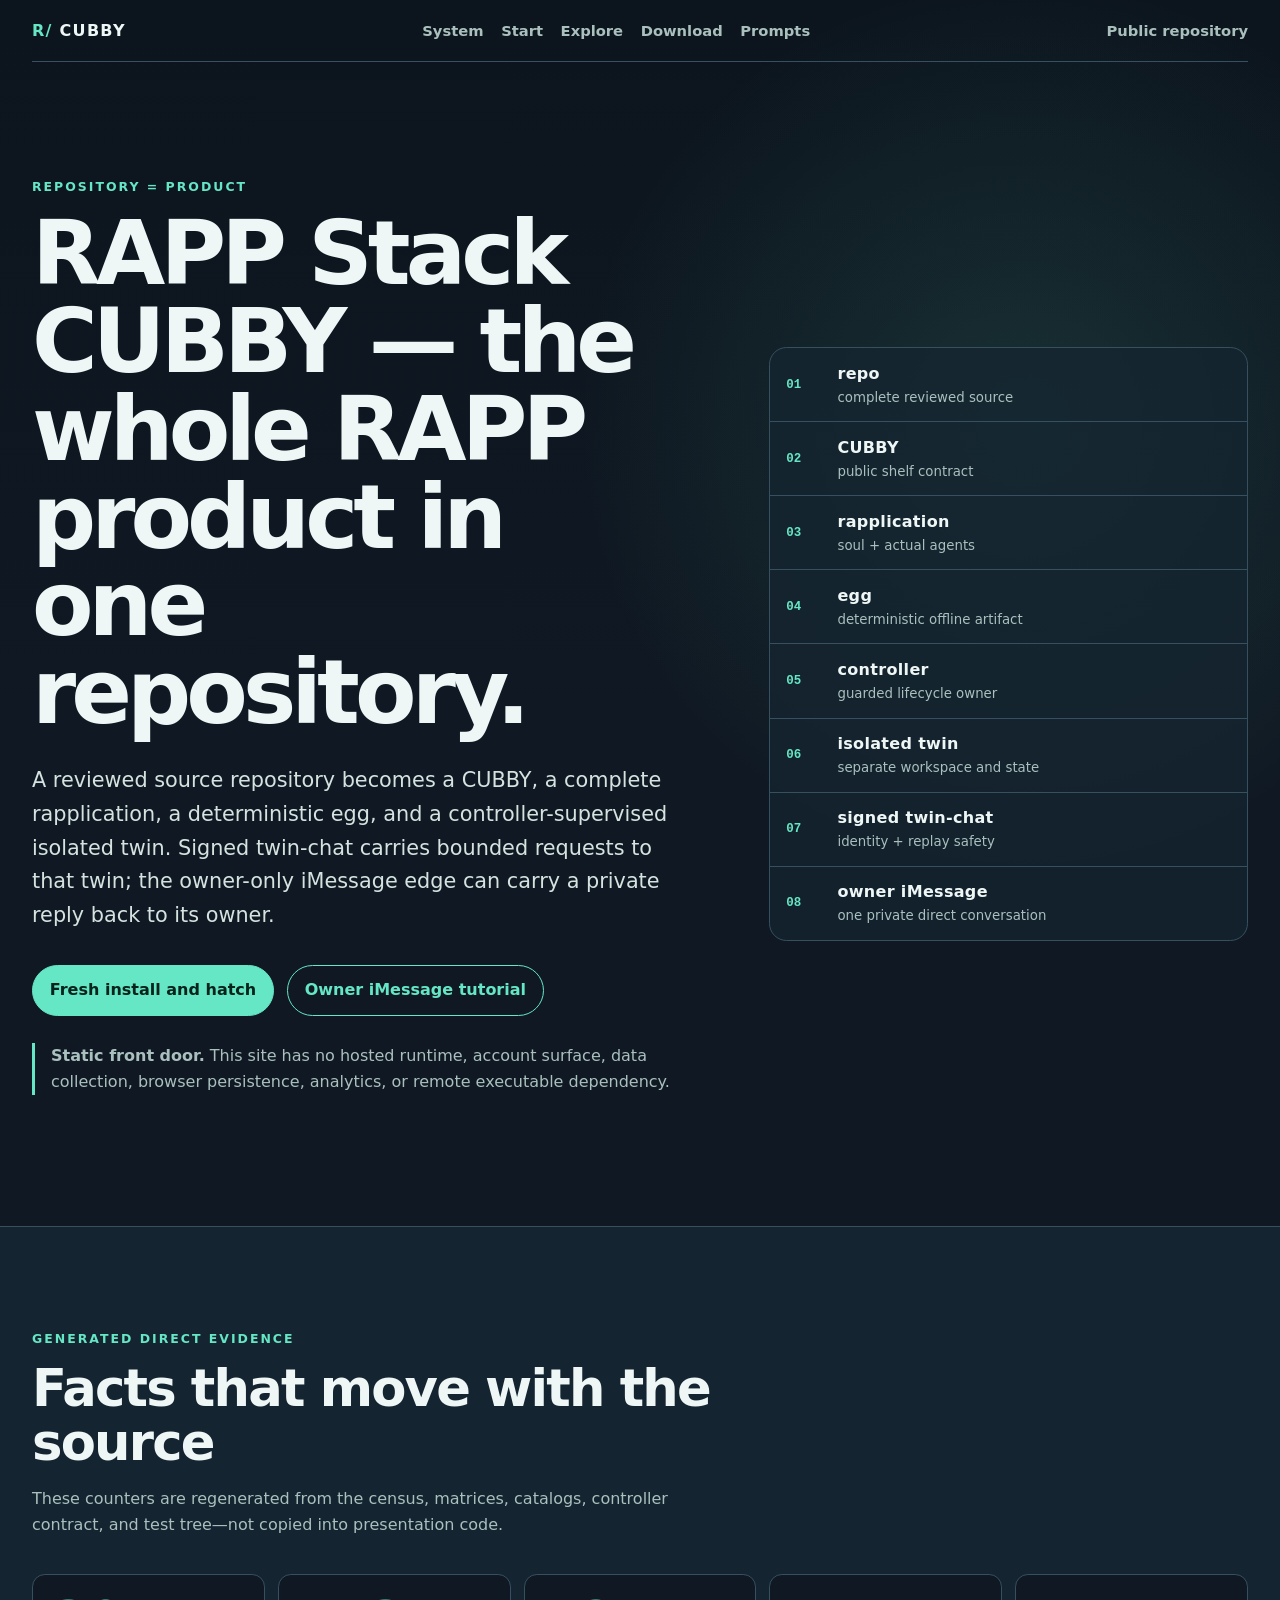
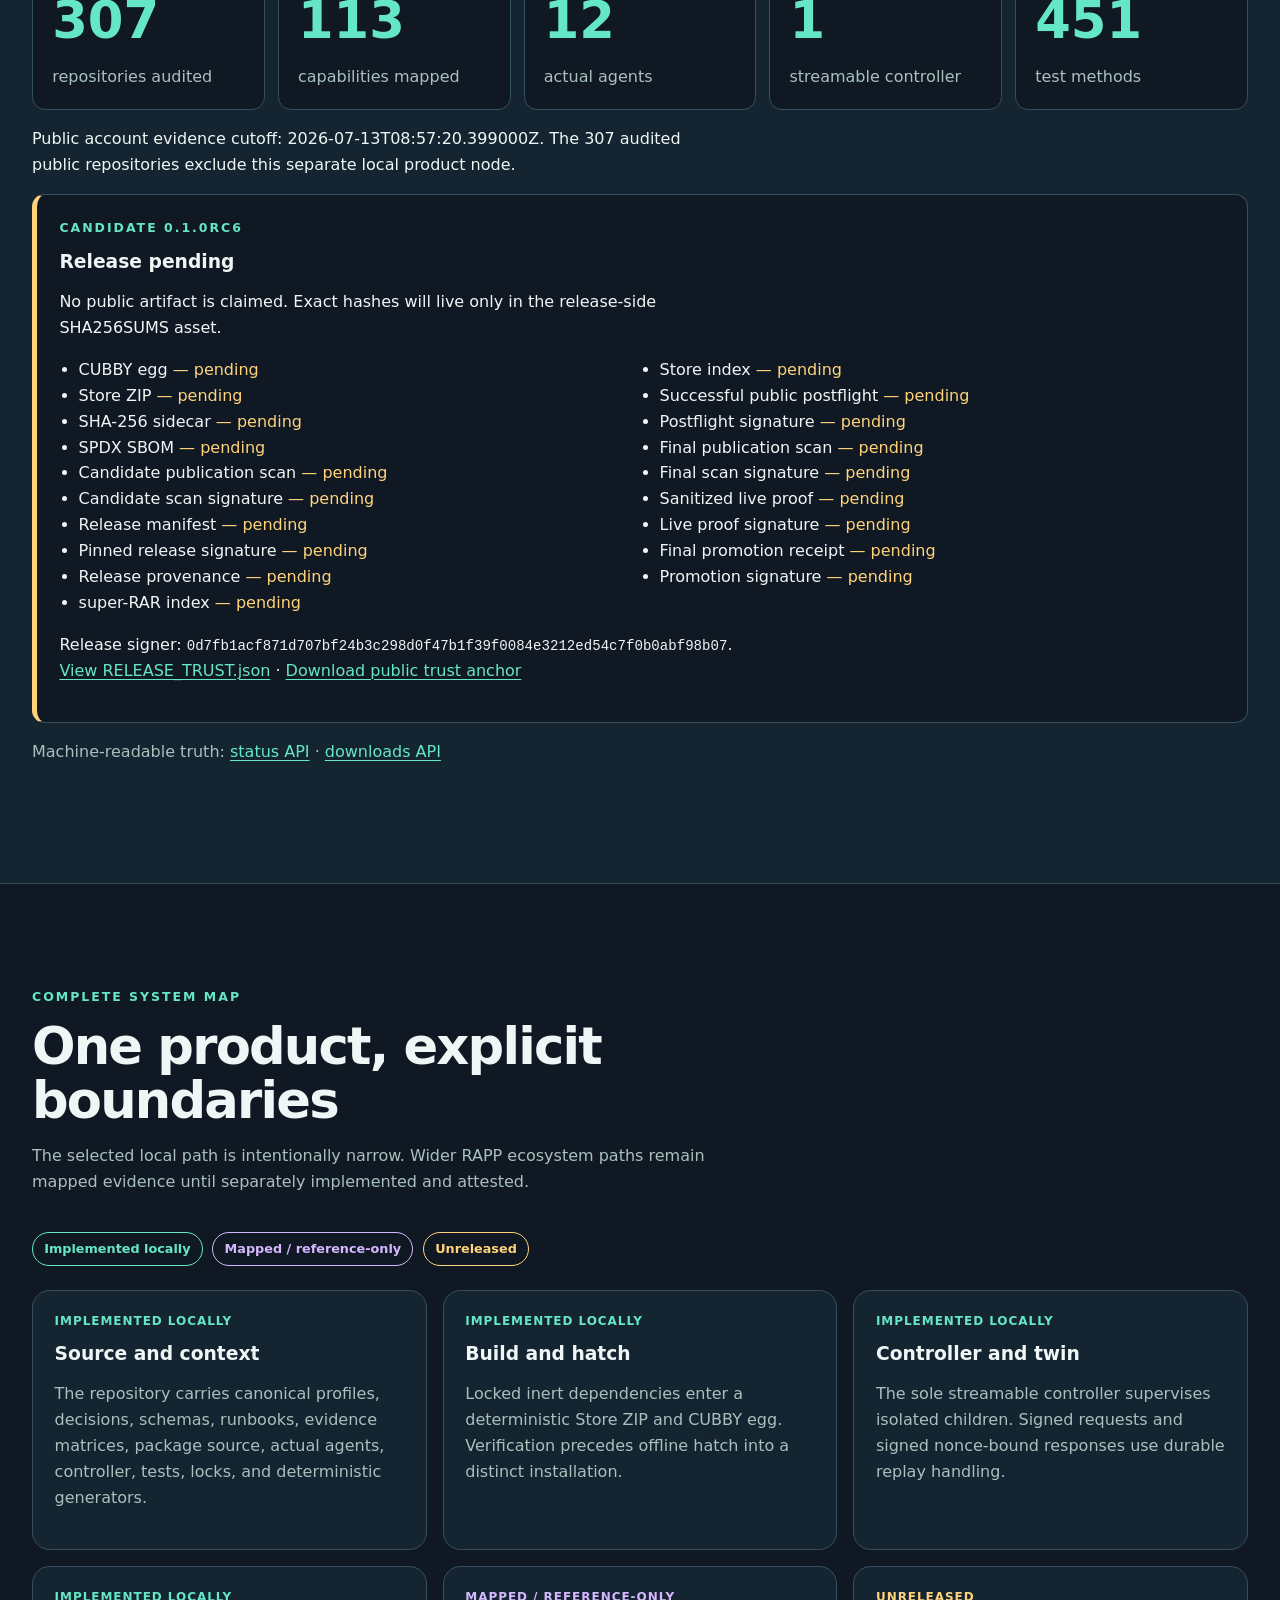
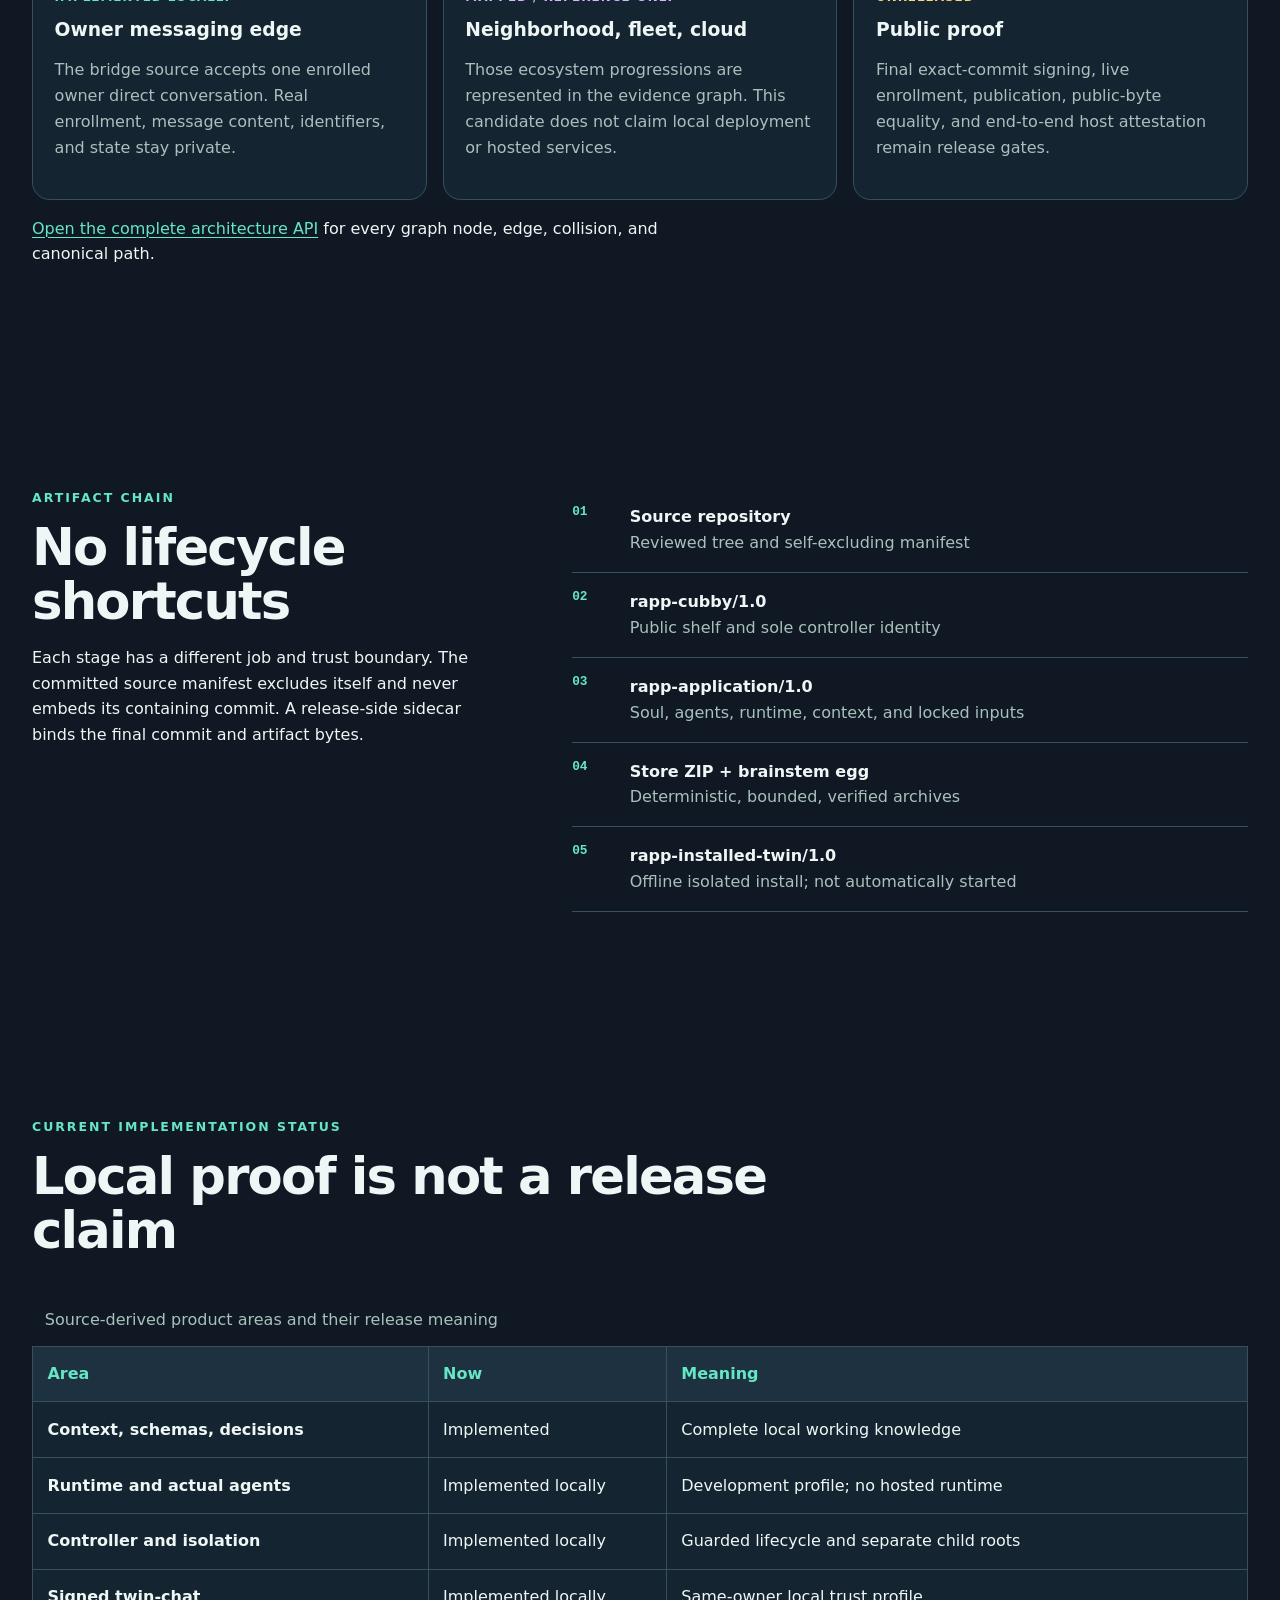
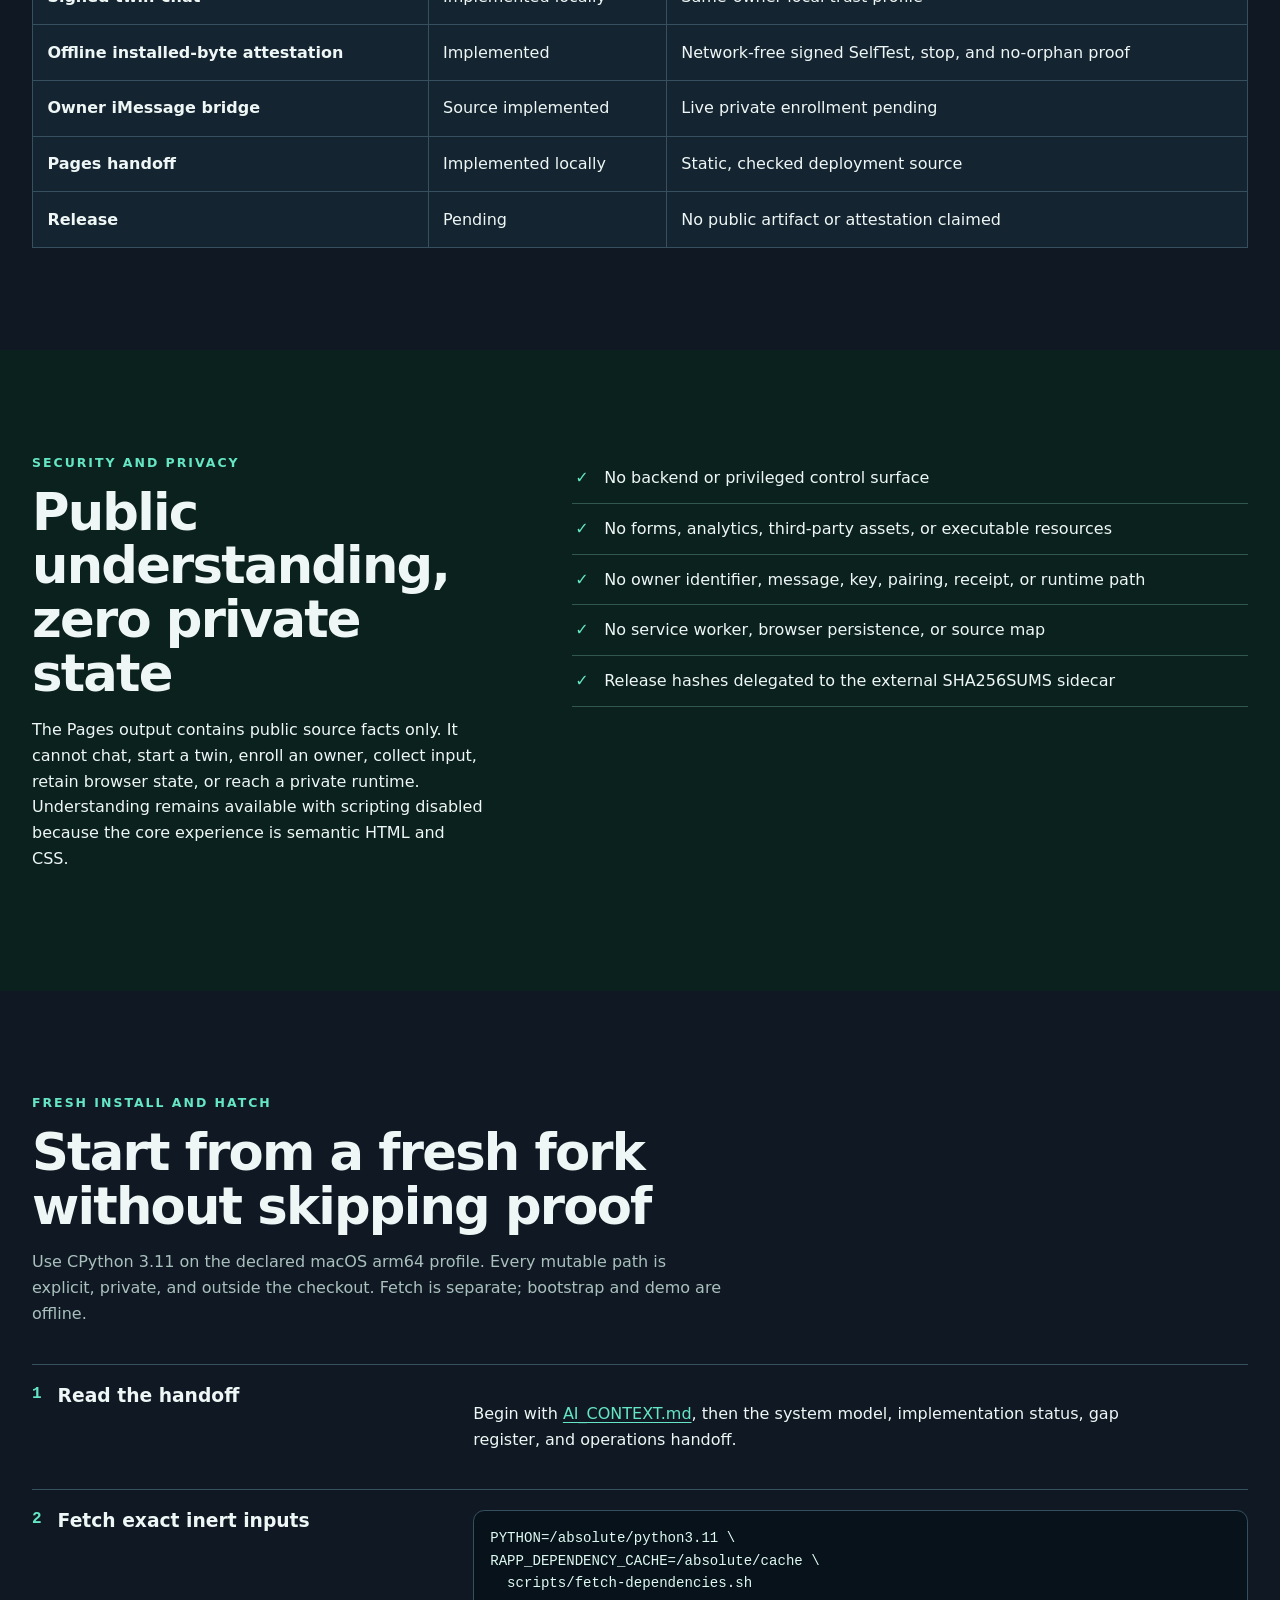
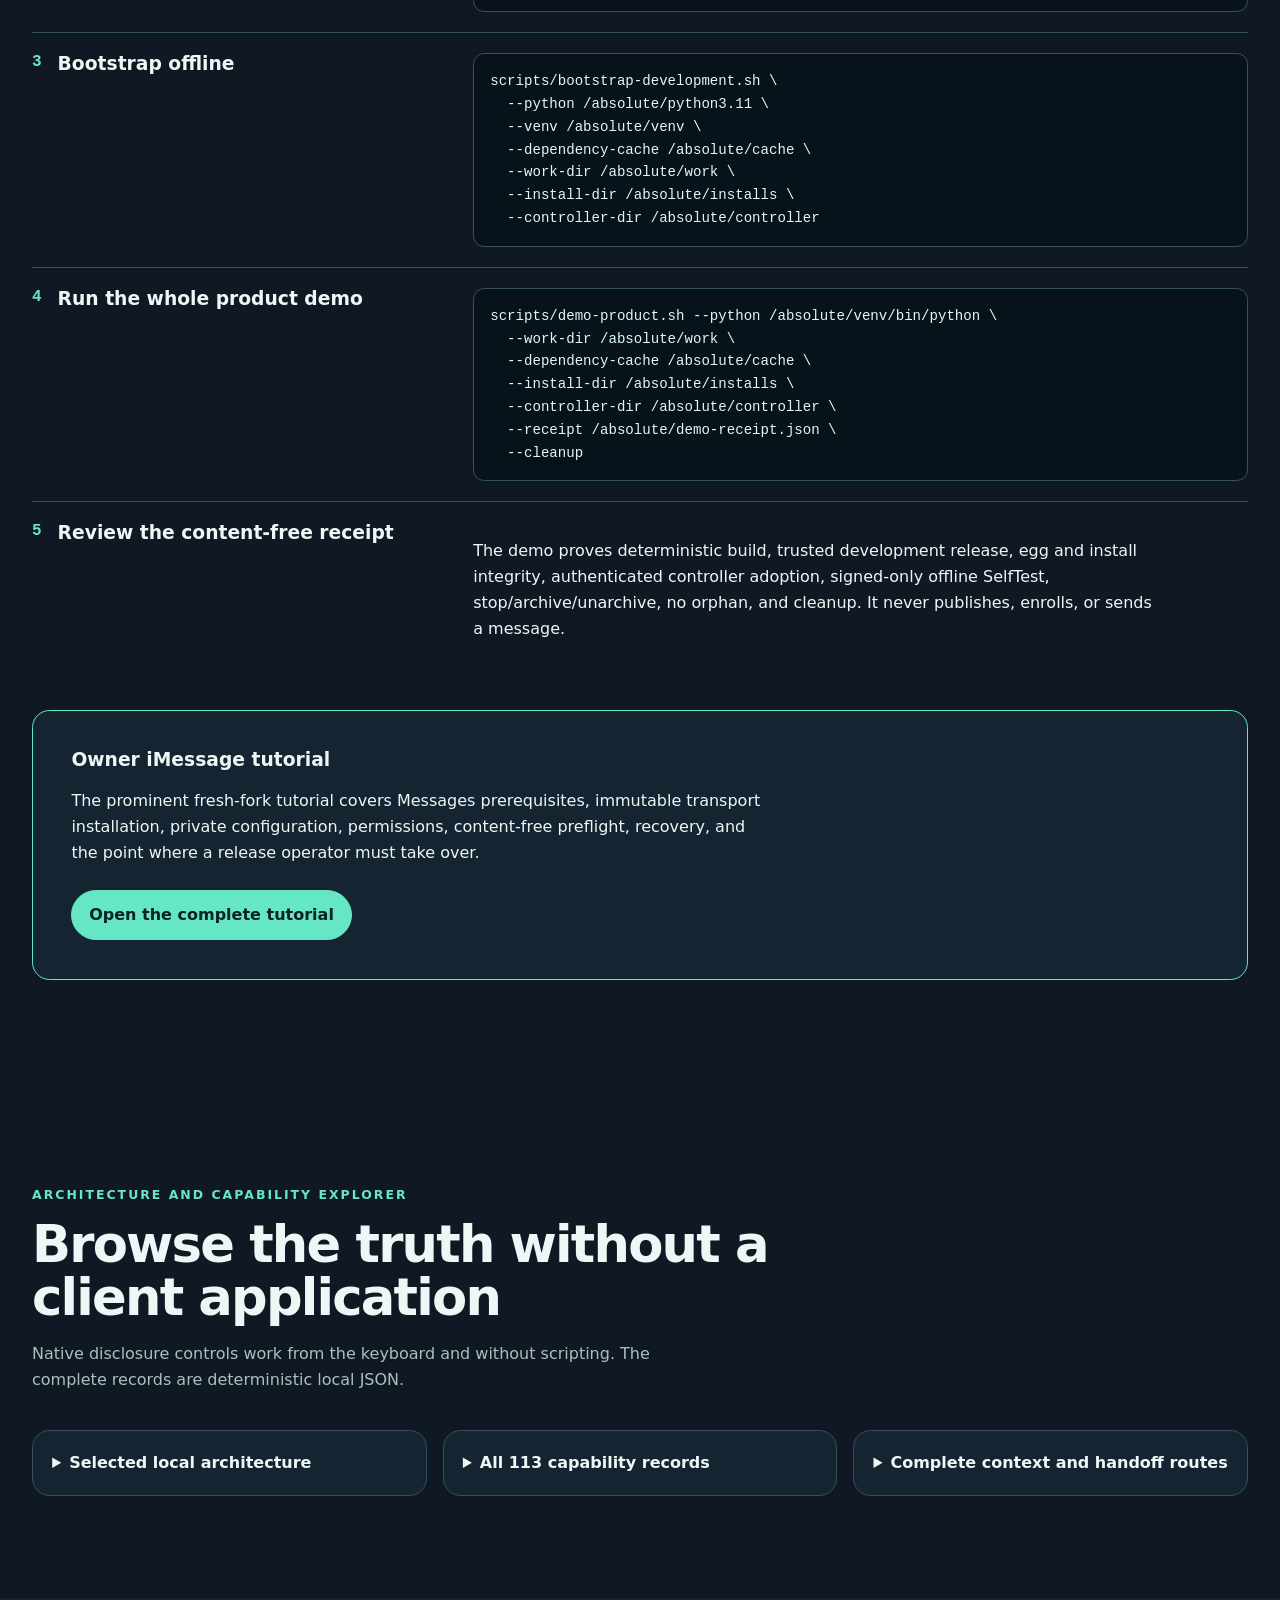
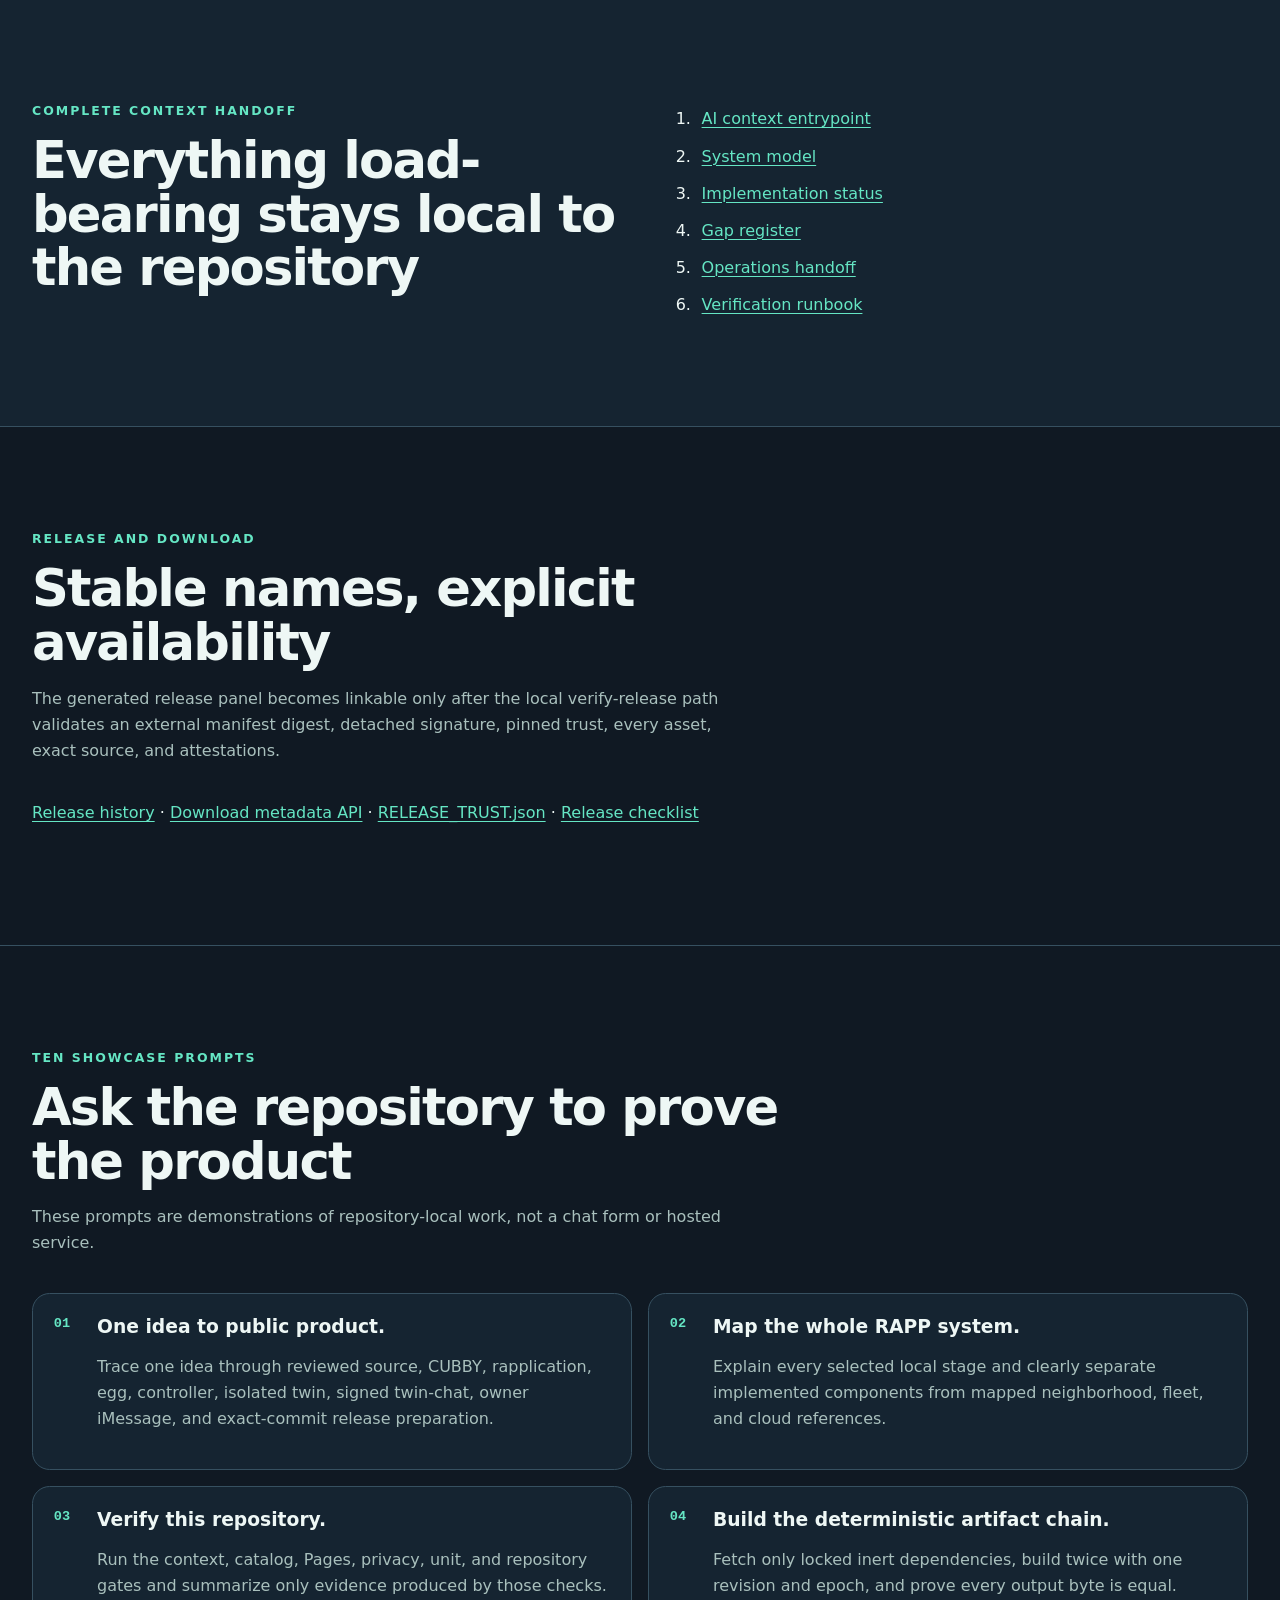
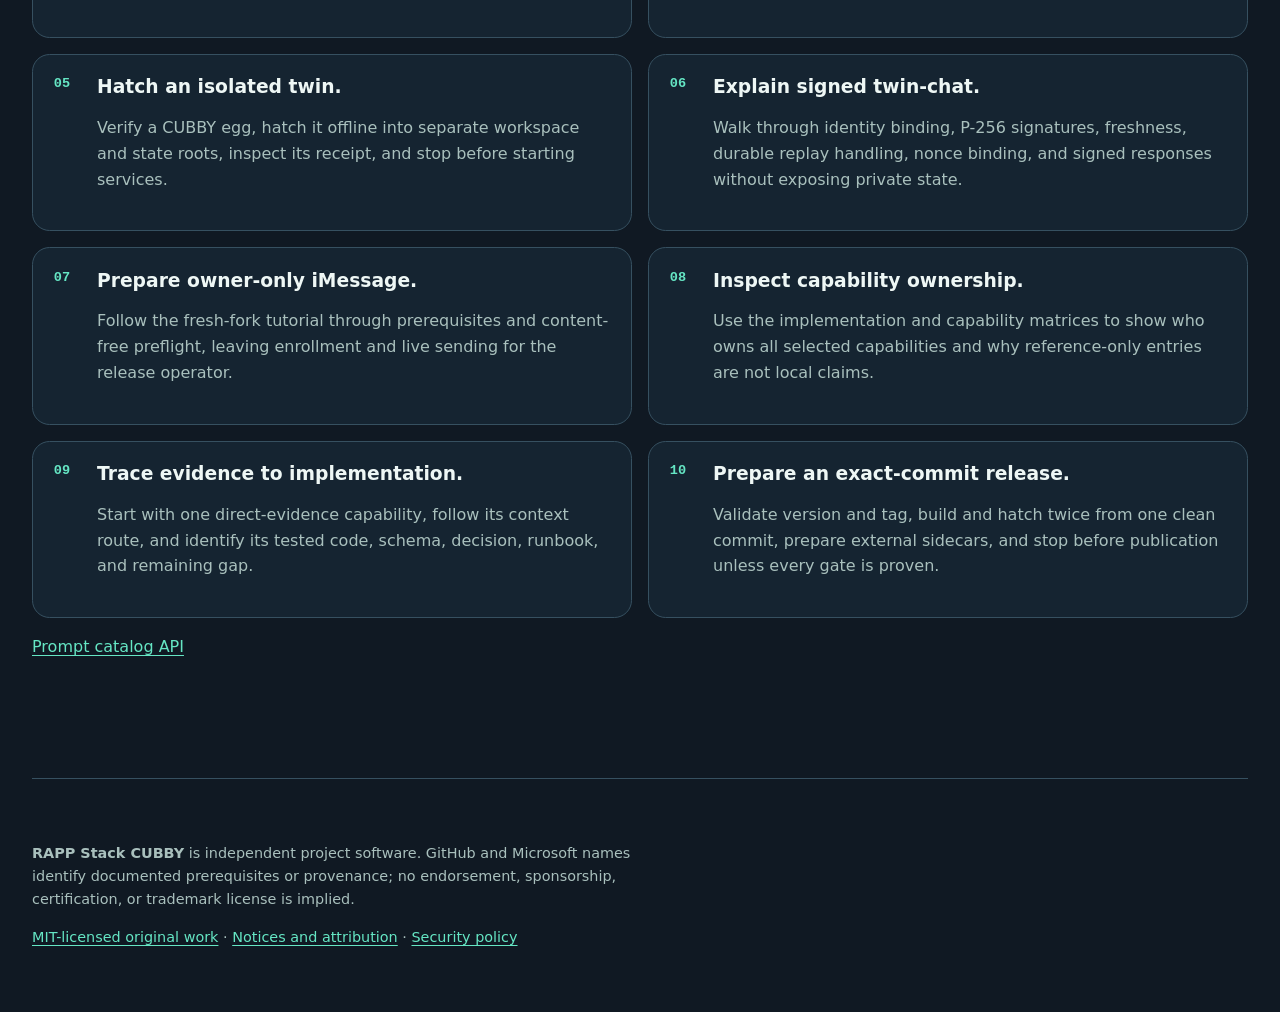
==== docs/index.html @ d5360aec "fix: use host Python for offline controller attestation Co-authored-by: Copilot <223556219+Copilot@u" ====
<!doctype html>
<html lang="en">
<head>
  <meta charset="utf-8">
  <meta name="viewport" content="width=device-width, initial-scale=1">
  <meta name="description" content="The static public handoff for RAPP Stack CUBBY: source, architecture, capabilities, deterministic artifacts, isolation, signed twin-chat, and owner-only iMessage.">
  <meta name="theme-color" content="#101923">
  <meta name="robots" content="index,follow">
  <meta http-equiv="Content-Security-Policy" content="default-src 'none'; style-src 'self'; img-src 'self'; script-src 'none'; connect-src 'none'; font-src 'none'; object-src 'none'; base-uri 'none'; form-action 'none'">
  <meta property="og:type" content="website">
  <meta property="og:title" content="RAPP Stack CUBBY">
  <meta property="og:description" content="The whole RAPP product in one repository, presented as a dependency-free static handoff.">
  <meta property="og:url" content="https://kody-w.github.io/rapp-stack-cubby/">
  <meta name="twitter:card" content="summary">
  <title>RAPP Stack CUBBY — complete static product handoff</title>
  <link rel="canonical" href="https://kody-w.github.io/rapp-stack-cubby/">
  <link rel="icon" href="assets/favicon.svg" type="image/svg+xml">
  <link rel="stylesheet" href="assets/styles.css">
</head>
<body>
  <a class="skip-link" href="#main-content">Skip to main content</a>
  <header class="site-header">
    <a class="wordmark" href="./" aria-label="RAPP Stack CUBBY home">
      <span aria-hidden="true">R/</span> CUBBY
    </a>
    <nav aria-label="Primary navigation">
      <a href="#system">System</a>
      <a href="#start">Start</a>
      <a href="#explore">Explore</a>
      <a href="#download">Download</a>
      <a href="#prompts">Prompts</a>
    </nav>
    <a class="header-link" href="https://github.com/kody-w/rapp-stack-cubby">Public repository</a>
  </header>

  <main id="main-content">
    <section class="hero" aria-labelledby="hero-title">
      <div class="hero-copy">
        <p class="eyebrow">Repository = product</p>
        <h1 id="hero-title">RAPP Stack CUBBY — the whole RAPP product in one repository.</h1>
        <p class="lede">A reviewed source repository becomes a CUBBY, a complete
          rapplication, a deterministic egg, and a controller-supervised isolated
          twin. Signed twin-chat carries bounded requests to that twin; the
          owner-only iMessage edge can carry a private reply back to its owner.</p>
        <div class="hero-actions">
          <a class="button primary" href="#start">Fresh install and hatch</a>
          <a class="button secondary" href="https://github.com/kody-w/rapp-stack-cubby/blob/main/docs/operations/IMESSAGE_ONBOARDING.md">Owner iMessage tutorial</a>
        </div>
        <p class="truth-note"><strong>Static front door.</strong> This site has no
          hosted runtime, account surface, data collection, browser persistence,
          analytics, or remote executable dependency.</p>
      </div>
      <ol class="chain" aria-label="RAPP product chain">
        <li><span>01</span><strong>repo</strong><small>complete reviewed source</small></li>
        <li><span>02</span><strong>CUBBY</strong><small>public shelf contract</small></li>
        <li><span>03</span><strong>rapplication</strong><small>soul + actual agents</small></li>
        <li><span>04</span><strong>egg</strong><small>deterministic offline artifact</small></li>
        <li><span>05</span><strong>controller</strong><small>guarded lifecycle owner</small></li>
        <li><span>06</span><strong>isolated twin</strong><small>separate workspace and state</small></li>
        <li><span>07</span><strong>signed twin-chat</strong><small>identity + replay safety</small></li>
        <li><span>08</span><strong>owner iMessage</strong><small>one private direct conversation</small></li>
      </ol>
    </section>

    <section class="evidence band" aria-labelledby="evidence-title">
      <div class="section-heading">
        <p class="eyebrow">Generated direct evidence</p>
        <h2 id="evidence-title">Facts that move with the source</h2>
        <p>These counters are regenerated from the census, matrices, catalogs,
          controller contract, and test tree—not copied into presentation code.</p>
      </div>
<!-- pages-build:facts:start -->
        <div class="metric-grid" aria-label="Direct evidence metrics">
          <article><strong>307</strong><span>repositories audited</span></article>
          <article><strong>113</strong><span>capabilities mapped</span></article>
          <article><strong>12</strong><span>actual agents</span></article>
          <article><strong>1</strong><span>streamable controller</span></article>
          <article><strong>451</strong><span>test methods</span></article>
        </div>
        <p class="evidence-cutoff">Public account evidence cutoff:
          <time datetime="2026-07-13T08:57:20.399000Z">2026-07-13T08:57:20.399000Z</time>.
          The 307 audited public
          repositories exclude this separate local product node.</p>
        <div class="release-state pending" id="release-state">
          <p class="eyebrow">Candidate 0.1.0rc6</p>
          <h3>Release pending</h3>
          <p>No public artifact is claimed. Exact hashes will live only in the release-side SHA256SUMS asset.</p>
          <ul class="download-list">
              <li>CUBBY egg <span>— pending</span></li>
              <li>Store ZIP <span>— pending</span></li>
              <li>SHA-256 sidecar <span>— pending</span></li>
              <li>SPDX SBOM <span>— pending</span></li>
              <li>Candidate publication scan <span>— pending</span></li>
              <li>Candidate scan signature <span>— pending</span></li>
              <li>Release manifest <span>— pending</span></li>
              <li>Pinned release signature <span>— pending</span></li>
              <li>Release provenance <span>— pending</span></li>
              <li>super-RAR index <span>— pending</span></li>
              <li>Store index <span>— pending</span></li>
              <li>Successful public postflight <span>— pending</span></li>
              <li>Postflight signature <span>— pending</span></li>
              <li>Final publication scan <span>— pending</span></li>
              <li>Final scan signature <span>— pending</span></li>
              <li>Sanitized live proof <span>— pending</span></li>
              <li>Live proof signature <span>— pending</span></li>
              <li>Final promotion receipt <span>— pending</span></li>
              <li>Promotion signature <span>— pending</span></li>
          </ul>
          <p>Release signer: <code>0d7fb1acf871d707bf24b3c298d0f47b1f39f0084e3212ed54c7f0b0abf98b07</code>.
            <a href="https://github.com/kody-w/rapp-stack-cubby/blob/main/RELEASE_TRUST.json">View RELEASE_TRUST.json</a> ·
            <a href="https://github.com/kody-w/rapp-stack-cubby/raw/main/RELEASE_TRUST.json">Download public trust anchor</a>
          </p>
        </div>
<!-- pages-build:facts:end -->
      <p class="api-note">Machine-readable truth:
        <a href="api/v1/status.json">status API</a> ·
        <a href="api/v1/downloads.json">downloads API</a>
      </p>
    </section>

    <section id="system" class="section" aria-labelledby="system-title">
      <div class="section-heading">
        <p class="eyebrow">Complete system map</p>
        <h2 id="system-title">One product, explicit boundaries</h2>
        <p>The selected local path is intentionally narrow. Wider RAPP ecosystem
          paths remain mapped evidence until separately implemented and attested.</p>
      </div>
<!-- pages-build:public-proof:start -->
      <div class="status-key" aria-label="Implementation status legend">
        <span class="status implemented">Implemented locally</span>
        <span class="status mapped">Mapped / reference-only</span>
        <span class="status pending">Unreleased</span>
      </div>
      <div class="map-grid">
        <article>
          <p class="node-state implemented">Implemented locally</p>
          <h3>Source and context</h3>
          <p>The repository carries canonical profiles, decisions, schemas,
            runbooks, evidence matrices, package source, actual agents, controller,
            tests, locks, and deterministic generators.</p>
        </article>
        <article>
          <p class="node-state implemented">Implemented locally</p>
          <h3>Build and hatch</h3>
          <p>Locked inert dependencies enter a deterministic Store ZIP and CUBBY
            egg. Verification precedes offline hatch into a distinct installation.</p>
        </article>
        <article>
          <p class="node-state implemented">Implemented locally</p>
          <h3>Controller and twin</h3>
          <p>The sole streamable controller supervises isolated children. Signed
            requests and signed nonce-bound responses use durable replay handling.</p>
        </article>
        <article>
          <p class="node-state implemented">Implemented locally</p>
          <h3>Owner messaging edge</h3>
          <p>The bridge source accepts one enrolled owner direct conversation.
            Real enrollment, message content, identifiers, and state stay private.</p>
        </article>
        <article>
          <p class="node-state mapped">Mapped / reference-only</p>
          <h3>Neighborhood, fleet, cloud</h3>
          <p>Those ecosystem progressions are represented in the evidence graph.
            This candidate does not claim local deployment or hosted services.</p>
        </article>
        <article>
          <p class="node-state pending">Unreleased</p>
          <h3>Public proof</h3>
          <p>Final exact-commit signing, live enrollment, publication, public-byte equality, and end-to-end host attestation remain release gates.</p>
        </article>
      </div>
<!-- pages-build:public-proof:end -->
      <p><a href="api/v1/architecture.json">Open the complete architecture API</a>
        for every graph node, edge, collision, and canonical path.</p>
    </section>

    <section class="section split" aria-labelledby="artifact-title">
      <div>
        <p class="eyebrow">Artifact chain</p>
        <h2 id="artifact-title">No lifecycle shortcuts</h2>
        <p>Each stage has a different job and trust boundary. The committed source
          manifest excludes itself and never embeds its containing commit. A
          release-side sidecar binds the final commit and artifact bytes.</p>
      </div>
      <ol class="artifact-steps">
        <li><strong>Source repository</strong><span>Reviewed tree and self-excluding manifest</span></li>
        <li><strong>rapp-cubby/1.0</strong><span>Public shelf and sole controller identity</span></li>
        <li><strong>rapp-application/1.0</strong><span>Soul, agents, runtime, context, and locked inputs</span></li>
        <li><strong>Store ZIP + brainstem egg</strong><span>Deterministic, bounded, verified archives</span></li>
        <li><strong>rapp-installed-twin/1.0</strong><span>Offline isolated install; not automatically started</span></li>
      </ol>
    </section>

<!-- pages-build:release-status:start -->
    <section class="section" aria-labelledby="status-title">
      <div class="section-heading">
        <p class="eyebrow">Current implementation status</p>
        <h2 id="status-title">Local proof is not a release claim</h2>
      </div>
      <div class="table-wrap" tabindex="0" role="region" aria-label="Implementation status table">
        <table>
          <caption>Source-derived product areas and their release meaning</caption>
          <thead><tr><th scope="col">Area</th><th scope="col">Now</th><th scope="col">Meaning</th></tr></thead>
          <tbody>
            <tr><th scope="row">Context, schemas, decisions</th><td>Implemented</td><td>Complete local working knowledge</td></tr>
            <tr><th scope="row">Runtime and actual agents</th><td>Implemented locally</td><td>Development profile; no hosted runtime</td></tr>
            <tr><th scope="row">Controller and isolation</th><td>Implemented locally</td><td>Guarded lifecycle and separate child roots</td></tr>
            <tr><th scope="row">Signed twin-chat</th><td>Implemented locally</td><td>Same-owner local trust profile</td></tr>
            <tr><th scope="row">Offline installed-byte attestation</th><td>Implemented</td><td>Network-free signed SelfTest, stop, and no-orphan proof</td></tr>
            <tr><th scope="row">Owner iMessage bridge</th><td>Source implemented</td><td>Live private enrollment pending</td></tr>
            <tr><th scope="row">Pages handoff</th><td>Implemented locally</td><td>Static, checked deployment source</td></tr>
            <tr><th scope="row">Release</th><td>Pending</td><td>No public artifact or attestation claimed</td></tr>
          </tbody>
        </table>
      </div>
    </section>
<!-- pages-build:release-status:end -->

    <section class="section privacy" aria-labelledby="privacy-title">
      <div>
        <p class="eyebrow">Security and privacy</p>
        <h2 id="privacy-title">Public understanding, zero private state</h2>
        <p>The Pages output contains public source facts only. It cannot chat,
          start a twin, enroll an owner, collect input, retain browser state, or
          reach a private runtime. Understanding remains available with scripting
          disabled because the core experience is semantic HTML and CSS.</p>
      </div>
      <ul class="check-list">
        <li>No backend or privileged control surface</li>
        <li>No forms, analytics, third-party assets, or executable resources</li>
        <li>No owner identifier, message, key, pairing, receipt, or runtime path</li>
        <li>No service worker, browser persistence, or source map</li>
        <li>Release hashes delegated to the external SHA256SUMS sidecar</li>
      </ul>
    </section>

    <section id="start" class="section" aria-labelledby="start-title">
      <div class="section-heading">
        <p class="eyebrow">Fresh install and hatch</p>
        <h2 id="start-title">Start from a fresh fork without skipping proof</h2>
        <p>Use CPython 3.11 on the declared macOS arm64 profile. Every mutable
          path is explicit, private, and outside the checkout. Fetch is separate;
          bootstrap and demo are offline.</p>
      </div>
      <ol class="tutorial">
        <li>
          <div><span>1</span><h3>Read the handoff</h3></div>
          <p>Begin with <a href="https://github.com/kody-w/rapp-stack-cubby/blob/main/AI_CONTEXT.md">AI_CONTEXT.md</a>,
            then the system model, implementation status, gap register, and
            operations handoff.</p>
        </li>
        <li>
          <div><span>2</span><h3>Fetch exact inert inputs</h3></div>
          <pre><code>PYTHON=/absolute/python3.11 \
RAPP_DEPENDENCY_CACHE=/absolute/cache \
  scripts/fetch-dependencies.sh</code></pre>
        </li>
        <li>
          <div><span>3</span><h3>Bootstrap offline</h3></div>
          <pre><code>scripts/bootstrap-development.sh \
  --python /absolute/python3.11 \
  --venv /absolute/venv \
  --dependency-cache /absolute/cache \
  --work-dir /absolute/work \
  --install-dir /absolute/installs \
  --controller-dir /absolute/controller</code></pre>
        </li>
        <li>
          <div><span>4</span><h3>Run the whole product demo</h3></div>
          <pre><code>scripts/demo-product.sh --python /absolute/venv/bin/python \
  --work-dir /absolute/work \
  --dependency-cache /absolute/cache \
  --install-dir /absolute/installs \
  --controller-dir /absolute/controller \
  --receipt /absolute/demo-receipt.json \
  --cleanup</code></pre>
        </li>
        <li>
          <div><span>5</span><h3>Review the content-free receipt</h3></div>
          <p>The demo proves deterministic build, trusted development release,
            egg and install integrity, authenticated controller adoption,
            signed-only offline SelfTest, stop/archive/unarchive, no orphan,
            and cleanup. It never publishes, enrolls, or sends a message.</p>
        </li>
      </ol>
      <aside class="callout">
        <h3>Owner iMessage tutorial</h3>
        <p>The prominent fresh-fork tutorial covers Messages prerequisites,
          immutable transport installation, private configuration, permissions,
          content-free preflight, recovery, and the point where a release operator
          must take over.</p>
        <a class="button primary" href="https://github.com/kody-w/rapp-stack-cubby/blob/main/docs/operations/IMESSAGE_ONBOARDING.md">Open the complete tutorial</a>
      </aside>
    </section>

    <section id="explore" class="section" aria-labelledby="explore-title">
      <div class="section-heading">
        <p class="eyebrow">Architecture and capability explorer</p>
        <h2 id="explore-title">Browse the truth without a client application</h2>
        <p>Native disclosure controls work from the keyboard and without scripting.
          The complete records are deterministic local JSON.</p>
      </div>
      <div class="disclosures">
        <details>
          <summary>Selected local architecture</summary>
          <p>Repository, CUBBY, rapplication, egg, controller, isolated twin,
            signed twin-chat, and owner messaging form the selected path.</p>
          <a href="api/v1/architecture.json">Architecture API</a>
        </details>
        <details>
          <summary>All 113 capability records</summary>
          <p>Each record carries evidence status, selection, implementation
            state, local owner, purpose, and a bounded truth claim.</p>
          <a href="api/v1/capabilities.json">Capabilities API</a>
        </details>
        <details>
          <summary>Complete context and handoff routes</summary>
          <p>The authority order, bootstrap path, indexed artifacts, and every
            selected capability route are available as one static document.</p>
          <a href="api/v1/context.json">Context API</a>
        </details>
      </div>
    </section>

    <section class="section handoff" aria-labelledby="handoff-title">
      <div>
        <p class="eyebrow">Complete context handoff</p>
        <h2 id="handoff-title">Everything load-bearing stays local to the repository</h2>
      </div>
      <ol>
        <li><a href="https://github.com/kody-w/rapp-stack-cubby/blob/main/AI_CONTEXT.md">AI context entrypoint</a></li>
        <li><a href="https://github.com/kody-w/rapp-stack-cubby/blob/main/docs/canon/SYSTEM_MODEL.md">System model</a></li>
        <li><a href="https://github.com/kody-w/rapp-stack-cubby/blob/main/docs/canon/IMPLEMENTATION_STATUS.md">Implementation status</a></li>
        <li><a href="https://github.com/kody-w/rapp-stack-cubby/blob/main/docs/canon/GAP_REGISTER.md">Gap register</a></li>
        <li><a href="https://github.com/kody-w/rapp-stack-cubby/blob/main/docs/operations/HANDOFF.md">Operations handoff</a></li>
        <li><a href="https://github.com/kody-w/rapp-stack-cubby/blob/main/docs/operations/REPOSITORY_VERIFICATION.md">Verification runbook</a></li>
      </ol>
    </section>

<!-- pages-build:download:start -->
    <section id="download" class="section download" aria-labelledby="download-title">
      <div class="section-heading">
        <p class="eyebrow">Release and download</p>
        <h2 id="download-title">Stable names, explicit availability</h2>
        <p>The generated release panel becomes linkable only after the local verify-release path validates an external manifest digest, detached signature, pinned trust, every asset, exact source, and attestations.</p>
      </div>
      <p><a href="https://github.com/kody-w/rapp-stack-cubby/releases">Release history</a> ·
        <a href="/rapp-stack-cubby/api/v1/downloads.json">Download metadata API</a> ·
        <a href="https://github.com/kody-w/rapp-stack-cubby/blob/main/RELEASE_TRUST.json">RELEASE_TRUST.json</a> ·
        <a href="https://github.com/kody-w/rapp-stack-cubby/blob/main/RELEASE_CHECKLIST.md">Release checklist</a></p>
    </section>
<!-- pages-build:download:end -->

    <section id="prompts" class="section" aria-labelledby="prompts-title">
      <div class="section-heading">
        <p class="eyebrow">Ten showcase prompts</p>
        <h2 id="prompts-title">Ask the repository to prove the product</h2>
        <p>These prompts are demonstrations of repository-local work, not a chat
          form or hosted service.</p>
      </div>
      <ol class="prompt-grid">
        <li data-prompt-id="prompt-01"><h3>One idea to public product.</h3><p>Trace one idea through reviewed source, CUBBY, rapplication, egg, controller, isolated twin, signed twin-chat, owner iMessage, and exact-commit release preparation.</p></li>
        <li data-prompt-id="prompt-02"><h3>Map the whole RAPP system.</h3><p>Explain every selected local stage and clearly separate implemented components from mapped neighborhood, fleet, and cloud references.</p></li>
        <li data-prompt-id="prompt-03"><h3>Verify this repository.</h3><p>Run the context, catalog, Pages, privacy, unit, and repository gates and summarize only evidence produced by those checks.</p></li>
        <li data-prompt-id="prompt-04"><h3>Build the deterministic artifact chain.</h3><p>Fetch only locked inert dependencies, build twice with one revision and epoch, and prove every output byte is equal.</p></li>
        <li data-prompt-id="prompt-05"><h3>Hatch an isolated twin.</h3><p>Verify a CUBBY egg, hatch it offline into separate workspace and state roots, inspect its receipt, and stop before starting services.</p></li>
        <li data-prompt-id="prompt-06"><h3>Explain signed twin-chat.</h3><p>Walk through identity binding, P-256 signatures, freshness, durable replay handling, nonce binding, and signed responses without exposing private state.</p></li>
        <li data-prompt-id="prompt-07"><h3>Prepare owner-only iMessage.</h3><p>Follow the fresh-fork tutorial through prerequisites and content-free preflight, leaving enrollment and live sending for the release operator.</p></li>
        <li data-prompt-id="prompt-08"><h3>Inspect capability ownership.</h3><p>Use the implementation and capability matrices to show who owns all selected capabilities and why reference-only entries are not local claims.</p></li>
        <li data-prompt-id="prompt-09"><h3>Trace evidence to implementation.</h3><p>Start with one direct-evidence capability, follow its context route, and identify its tested code, schema, decision, runbook, and remaining gap.</p></li>
        <li data-prompt-id="prompt-10"><h3>Prepare an exact-commit release.</h3><p>Validate version and tag, build and hatch twice from one clean commit, prepare external sidecars, and stop before publication unless every gate is proven.</p></li>
      </ol>
      <p><a href="api/v1/prompts.json">Prompt catalog API</a></p>
    </section>
  </main>

  <footer>
    <p><strong>RAPP Stack CUBBY</strong> is independent project software.
      GitHub and Microsoft names identify documented prerequisites or provenance;
      no endorsement, sponsorship, certification, or trademark license is implied.</p>
    <p><a href="https://github.com/kody-w/rapp-stack-cubby/blob/main/LICENSE">MIT-licensed original work</a> ·
      <a href="https://github.com/kody-w/rapp-stack-cubby/blob/main/NOTICE">Notices and attribution</a> ·
      <a href="https://github.com/kody-w/rapp-stack-cubby/blob/main/SECURITY.md">Security policy</a></p>
  </footer>
</body>
</html>
---- docs/assets/styles.css ----
:root {
  color-scheme: dark;
  --ink: #eef7f5;
  --muted: #a9c0bd;
  --surface: #101923;
  --surface-2: #152431;
  --surface-3: #1d3140;
  --line: #365060;
  --accent: #65e6c4;
  --accent-ink: #06231c;
  --mapped: #d5b7ff;
  --pending: #ffd37a;
  --max: 76rem;
  --radius: 1.1rem;
  font-family: ui-sans-serif, system-ui, -apple-system, BlinkMacSystemFont, "Segoe UI", sans-serif;
  font-synthesis: none;
}

* {
  box-sizing: border-box;
}

html {
  background: var(--surface);
  color: var(--ink);
  scroll-behavior: smooth;
}

body {
  margin: 0;
  min-width: 18rem;
  background:
    radial-gradient(circle at 80% 4%, rgba(101, 230, 196, .12), transparent 28rem),
    linear-gradient(180deg, #0c151e 0, var(--surface) 44rem);
  line-height: 1.62;
}

a {
  color: var(--accent);
  text-underline-offset: .2em;
  text-decoration-thickness: .08em;
}

a:hover {
  text-decoration-thickness: .16em;
}

a:focus-visible,
summary:focus-visible,
[tabindex]:focus-visible {
  outline: .2rem solid var(--pending);
  outline-offset: .25rem;
  border-radius: .2rem;
}

.skip-link {
  position: fixed;
  z-index: 20;
  top: .5rem;
  left: .5rem;
  padding: .7rem 1rem;
  color: var(--accent-ink);
  background: var(--accent);
  font-weight: 800;
  transform: translateY(-160%);
}

.skip-link:focus {
  transform: translateY(0);
}

.site-header {
  width: min(calc(100% - 2rem), var(--max));
  margin: 0 auto;
  padding: 1.1rem 0;
  display: flex;
  align-items: center;
  gap: 1.5rem;
  border-bottom: 1px solid var(--line);
}

.wordmark {
  color: var(--ink);
  font-weight: 900;
  letter-spacing: .08em;
  text-decoration: none;
  white-space: nowrap;
}

.wordmark span {
  color: var(--accent);
}

nav {
  display: flex;
  flex: 1;
  flex-wrap: wrap;
  justify-content: center;
  gap: .4rem 1.1rem;
}

nav a,
.header-link {
  color: var(--muted);
  font-size: .92rem;
  font-weight: 700;
  text-decoration: none;
}

nav a:hover,
.header-link:hover {
  color: var(--ink);
}

main,
footer {
  width: min(calc(100% - 2rem), var(--max));
  margin-inline: auto;
}

.hero {
  min-height: 42rem;
  padding: clamp(4rem, 9vw, 8rem) 0;
  display: grid;
  grid-template-columns: minmax(0, 1.15fr) minmax(18rem, .85fr);
  gap: clamp(2.5rem, 7vw, 6rem);
  align-items: center;
}

.eyebrow {
  margin: 0 0 .8rem;
  color: var(--accent);
  font-size: .78rem;
  font-weight: 900;
  letter-spacing: .16em;
  text-transform: uppercase;
}

h1,
h2,
h3,
p {
  max-width: 68ch;
}

h1 {
  margin: 0;
  max-width: 18ch;
  font-size: clamp(2.7rem, 7vw, 5.7rem);
  line-height: .98;
  letter-spacing: -.055em;
}

h2 {
  margin: 0;
  max-width: 22ch;
  font-size: clamp(2rem, 4vw, 3.5rem);
  line-height: 1.05;
  letter-spacing: -.035em;
}

h3 {
  margin: 0;
  line-height: 1.2;
}

.lede {
  margin: 1.7rem 0 0;
  color: #d4e3e0;
  font-size: clamp(1.08rem, 2vw, 1.3rem);
}

.truth-note {
  margin-top: 1.7rem;
  padding-left: 1rem;
  color: var(--muted);
  border-left: .2rem solid var(--accent);
}

.hero-actions {
  margin-top: 2rem;
  display: flex;
  flex-wrap: wrap;
  gap: .8rem;
}

.button {
  display: inline-flex;
  min-height: 2.9rem;
  padding: .72rem 1.05rem;
  align-items: center;
  justify-content: center;
  border: 1px solid var(--accent);
  border-radius: 999px;
  font-weight: 850;
  text-decoration: none;
}

.button.primary {
  color: var(--accent-ink);
  background: var(--accent);
}

.button.secondary {
  color: var(--accent);
  background: transparent;
}

.chain {
  margin: 0;
  padding: 0;
  display: grid;
  list-style: none;
  border: 1px solid var(--line);
  border-radius: var(--radius);
  overflow: hidden;
  background: rgba(21, 36, 49, .75);
}

.chain li {
  min-height: 4.35rem;
  padding: .8rem 1rem;
  display: grid;
  grid-template-columns: 2.4rem 1fr;
  gap: 0 .8rem;
  align-items: center;
  border-bottom: 1px solid var(--line);
}

.chain li:last-child {
  border: 0;
}

.chain li > span {
  grid-row: 1 / 3;
  color: var(--accent);
  font: 700 .78rem ui-monospace, SFMono-Regular, Menlo, monospace;
}

.chain strong {
  letter-spacing: .02em;
}

.chain small {
  color: var(--muted);
}

.band,
.section {
  margin: 0 calc(50% - 50vw);
  padding: clamp(4rem, 8vw, 7rem) max(1rem, calc((100vw - var(--max)) / 2));
}

.band {
  background: var(--surface-2);
  border-block: 1px solid var(--line);
}

.section-heading {
  margin-bottom: 2.3rem;
}

.section-heading > p:last-child {
  color: var(--muted);
}

.metric-grid {
  display: grid;
  grid-template-columns: repeat(5, 1fr);
  gap: .8rem;
}

.metric-grid article {
  min-height: 8.5rem;
  padding: 1.2rem;
  display: flex;
  flex-direction: column;
  justify-content: space-between;
  border: 1px solid var(--line);
  border-radius: .8rem;
  background: var(--surface);
}

.metric-grid strong {
  color: var(--accent);
  font-size: clamp(2rem, 4vw, 3.4rem);
  line-height: 1;
}

.metric-grid span {
  color: var(--muted);
}

.release-state {
  margin-top: 1rem;
  padding: 1.4rem;
  border: 1px solid var(--line);
  border-left-width: .35rem;
  border-radius: .8rem;
  background: var(--surface);
}

.release-state.pending {
  border-left-color: var(--pending);
}

.release-state.released {
  border-left-color: var(--accent);
}

.download-list {
  margin: 1rem 0 0;
  padding-left: 1.2rem;
  columns: 2;
}

.download-list span {
  color: var(--pending);
}

.api-note {
  color: var(--muted);
}

.status-key {
  margin-bottom: 1.5rem;
  display: flex;
  flex-wrap: wrap;
  gap: .6rem;
}

.status {
  padding: .35rem .7rem;
  border: 1px solid currentColor;
  border-radius: 999px;
  font-size: .8rem;
  font-weight: 800;
}

.status.implemented,
.node-state.implemented {
  color: var(--accent);
}

.status.mapped,
.node-state.mapped {
  color: var(--mapped);
}

.status.pending,
.node-state.pending {
  color: var(--pending);
}

.map-grid,
.prompt-grid {
  margin: 0;
  padding: 0;
  display: grid;
  grid-template-columns: repeat(3, 1fr);
  gap: 1rem;
  list-style: none;
}

.map-grid article,
.prompt-grid li {
  padding: 1.35rem;
  border: 1px solid var(--line);
  border-radius: var(--radius);
  background: var(--surface-2);
}

.map-grid article p:last-child,
.prompt-grid p {
  color: var(--muted);
}

.node-state {
  margin: 0 0 .7rem;
  font-size: .75rem;
  font-weight: 900;
  letter-spacing: .08em;
  text-transform: uppercase;
}

.split,
.privacy {
  display: grid;
  grid-template-columns: .8fr 1.2fr;
  gap: clamp(2rem, 7vw, 6rem);
}

.artifact-steps {
  margin: 0;
  padding: 0;
  list-style: none;
  counter-reset: stage;
}

.artifact-steps li {
  padding: 1rem 0 1rem 3.6rem;
  position: relative;
  border-bottom: 1px solid var(--line);
  counter-increment: stage;
}

.artifact-steps li::before {
  content: counter(stage, decimal-leading-zero);
  position: absolute;
  left: 0;
  color: var(--accent);
  font: 700 .8rem ui-monospace, SFMono-Regular, Menlo, monospace;
}

.artifact-steps strong,
.artifact-steps span {
  display: block;
}

.artifact-steps span {
  color: var(--muted);
}

.table-wrap {
  overflow-x: auto;
}

table {
  width: 100%;
  border-collapse: collapse;
  background: var(--surface-2);
}

caption {
  padding: .8rem;
  color: var(--muted);
  text-align: left;
}

th,
td {
  padding: .9rem;
  border: 1px solid var(--line);
  text-align: left;
  vertical-align: top;
}

thead {
  color: var(--accent);
  background: var(--surface-3);
}

.privacy {
  background: #0b211d;
}

.check-list {
  margin: 0;
  padding: 0;
  list-style: none;
}

.check-list li {
  padding: .75rem 0 .75rem 2rem;
  position: relative;
  border-bottom: 1px solid #31574f;
}

.check-list li::before {
  content: "✓";
  position: absolute;
  left: .2rem;
  color: var(--accent);
  font-weight: 900;
}

.tutorial {
  margin: 0;
  padding: 0;
  list-style: none;
}

.tutorial > li {
  padding: 1.25rem 0;
  display: grid;
  grid-template-columns: minmax(14rem, .7fr) 1.3fr;
  gap: 1.5rem;
  border-top: 1px solid var(--line);
}

.tutorial > li > div {
  display: flex;
  gap: 1rem;
}

.tutorial > li > div span {
  color: var(--accent);
  font: 800 1rem ui-monospace, SFMono-Regular, Menlo, monospace;
}

pre {
  margin: 0;
  padding: 1rem;
  overflow-x: auto;
  color: #dffaf2;
  border: 1px solid var(--line);
  border-radius: .7rem;
  background: #08121a;
}

code {
  font-family: ui-monospace, SFMono-Regular, Menlo, Consolas, monospace;
  font-size: .88rem;
}

.callout {
  margin-top: 2rem;
  padding: clamp(1.4rem, 4vw, 2.4rem);
  border: 1px solid var(--accent);
  border-radius: var(--radius);
  background: var(--surface-2);
}

.callout .button {
  margin-top: .5rem;
}

.disclosures {
  display: grid;
  grid-template-columns: repeat(3, 1fr);
  gap: 1rem;
}

details {
  padding: 1.2rem;
  border: 1px solid var(--line);
  border-radius: var(--radius);
  background: var(--surface-2);
}

summary {
  cursor: pointer;
  color: var(--ink);
  font-weight: 850;
}

details p {
  color: var(--muted);
}

.handoff {
  display: grid;
  grid-template-columns: 1fr 1fr;
  gap: 2rem;
  background: var(--surface-2);
}

.handoff ol {
  margin: 0;
}

.handoff li {
  padding: .35rem;
}

.download {
  border-block: 1px solid var(--line);
}

.prompt-grid {
  grid-template-columns: repeat(2, 1fr);
  counter-reset: prompt;
}

.prompt-grid li {
  counter-increment: prompt;
  position: relative;
  padding-left: 4rem;
}

.prompt-grid li::before {
  content: counter(prompt, decimal-leading-zero);
  position: absolute;
  left: 1.3rem;
  color: var(--accent);
  font: 800 .85rem ui-monospace, SFMono-Regular, Menlo, monospace;
}

footer {
  padding: 3rem 0;
  color: var(--muted);
  border-top: 1px solid var(--line);
  font-size: .9rem;
}

.not-found main {
  min-height: 70vh;
  display: grid;
  place-items: center;
}

.error-card {
  max-width: 44rem;
  padding: clamp(2rem, 6vw, 5rem);
  border: 1px solid var(--line);
  border-radius: var(--radius);
  background: var(--surface-2);
}

.error-card h1 {
  font-size: clamp(2.4rem, 7vw, 4.8rem);
}

@media (max-width: 56rem) {
  .site-header {
    align-items: flex-start;
    flex-wrap: wrap;
  }

  nav {
    order: 3;
    width: 100%;
    justify-content: flex-start;
  }

  .header-link {
    margin-left: auto;
  }

  .hero,
  .split,
  .privacy,
  .handoff {
    grid-template-columns: 1fr;
  }

  .metric-grid {
    grid-template-columns: repeat(2, 1fr);
  }

  .map-grid,
  .disclosures {
    grid-template-columns: repeat(2, 1fr);
  }
}

@media (max-width: 38rem) {
  .header-link {
    display: none;
  }

  .metric-grid,
  .map-grid,
  .prompt-grid,
  .disclosures {
    grid-template-columns: 1fr;
  }

  .download-list {
    columns: 1;
  }

  .tutorial > li {
    grid-template-columns: 1fr;
  }
}

@media (prefers-reduced-motion: reduce) {
  html {
    scroll-behavior: auto;
  }

  *,
  *::before,
  *::after {
    animation-duration: .01ms !important;
    animation-iteration-count: 1 !important;
    transition-duration: .01ms !important;
  }
}

@media print {
  :root {
    color-scheme: light;
    --ink: #111;
    --muted: #333;
    --surface: #fff;
    --surface-2: #fff;
    --surface-3: #eee;
    --line: #777;
    --accent: #075b49;
    --mapped: #54317b;
    --pending: #6d4600;
  }

  body {
    background: #fff;
  }

  .site-header nav,
  .header-link,
  .hero-actions,
  .skip-link {
    display: none;
  }

  .band,
  .section {
    margin: 0;
    padding: 2rem 0;
  }

  a {
    color: #111;
    text-decoration: underline;
  }

  details {
    break-inside: avoid;
  }

  details > * {
    display: block;
  }
}
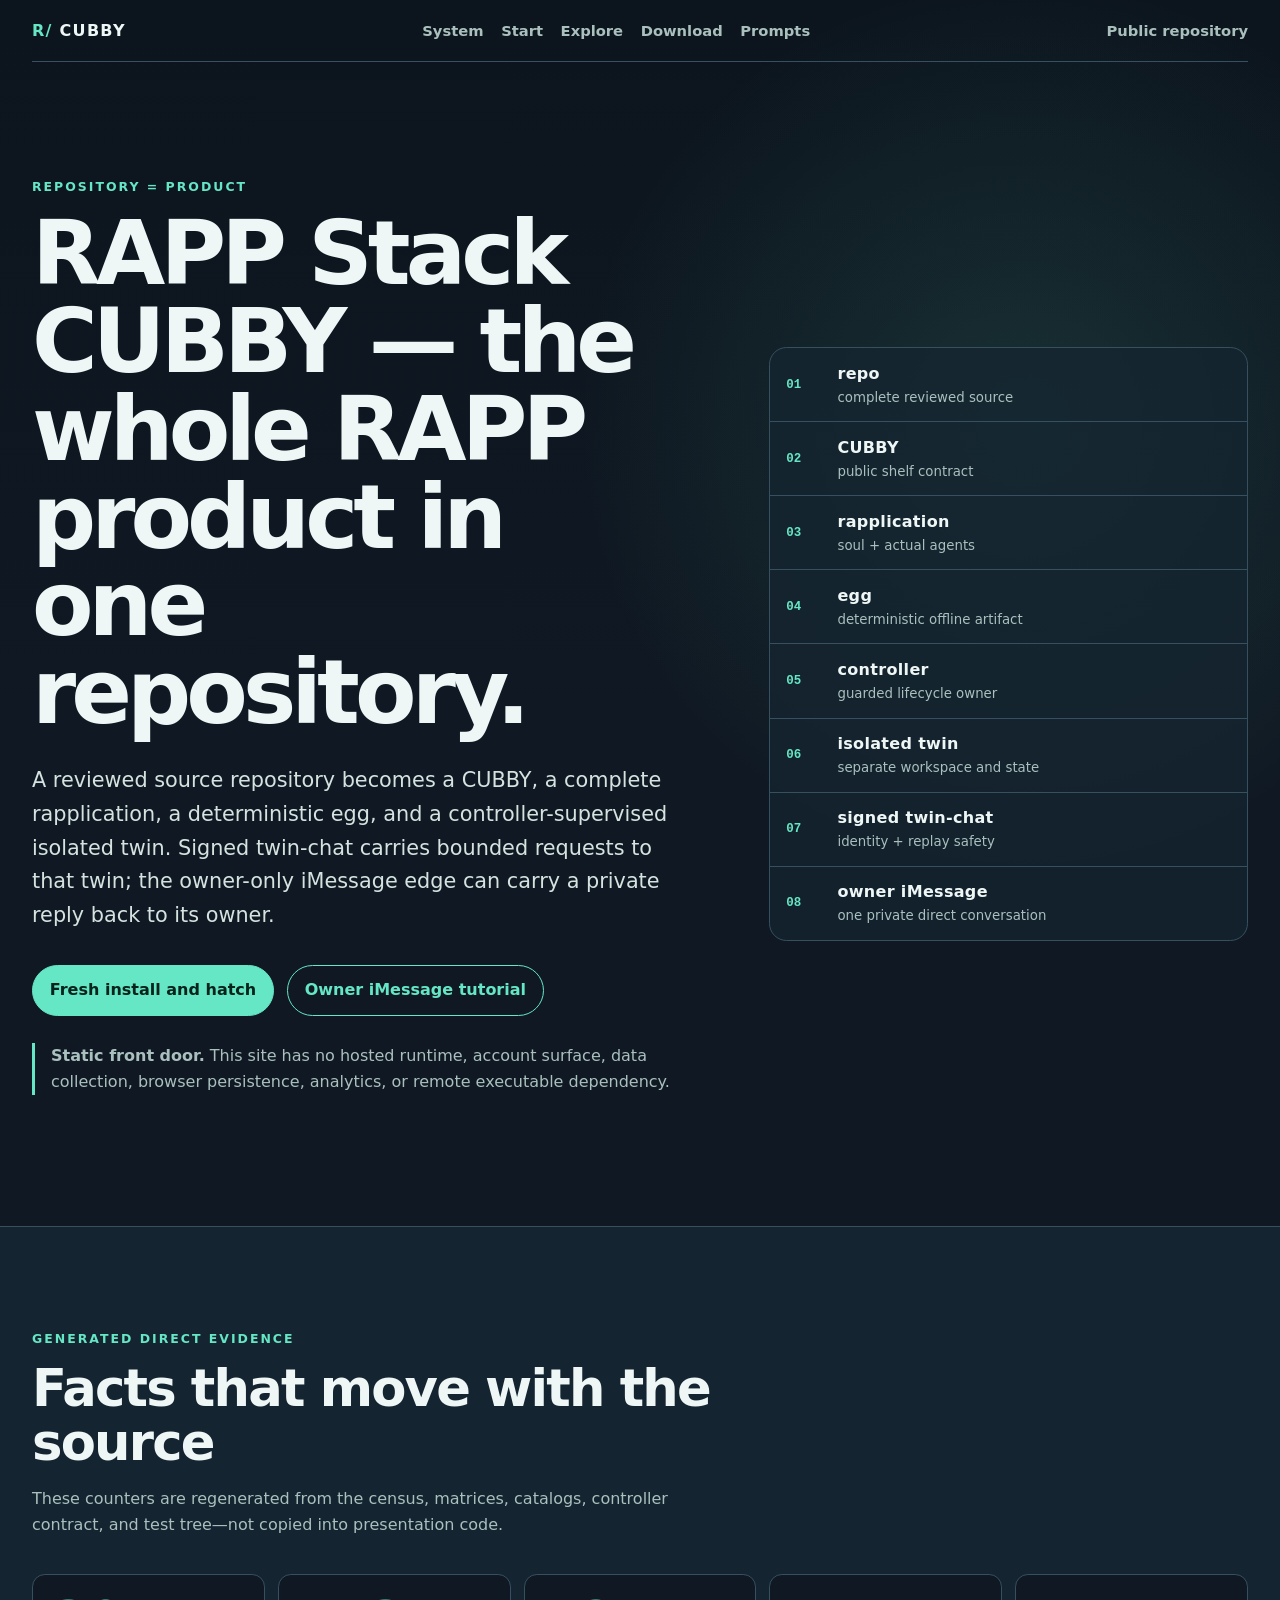
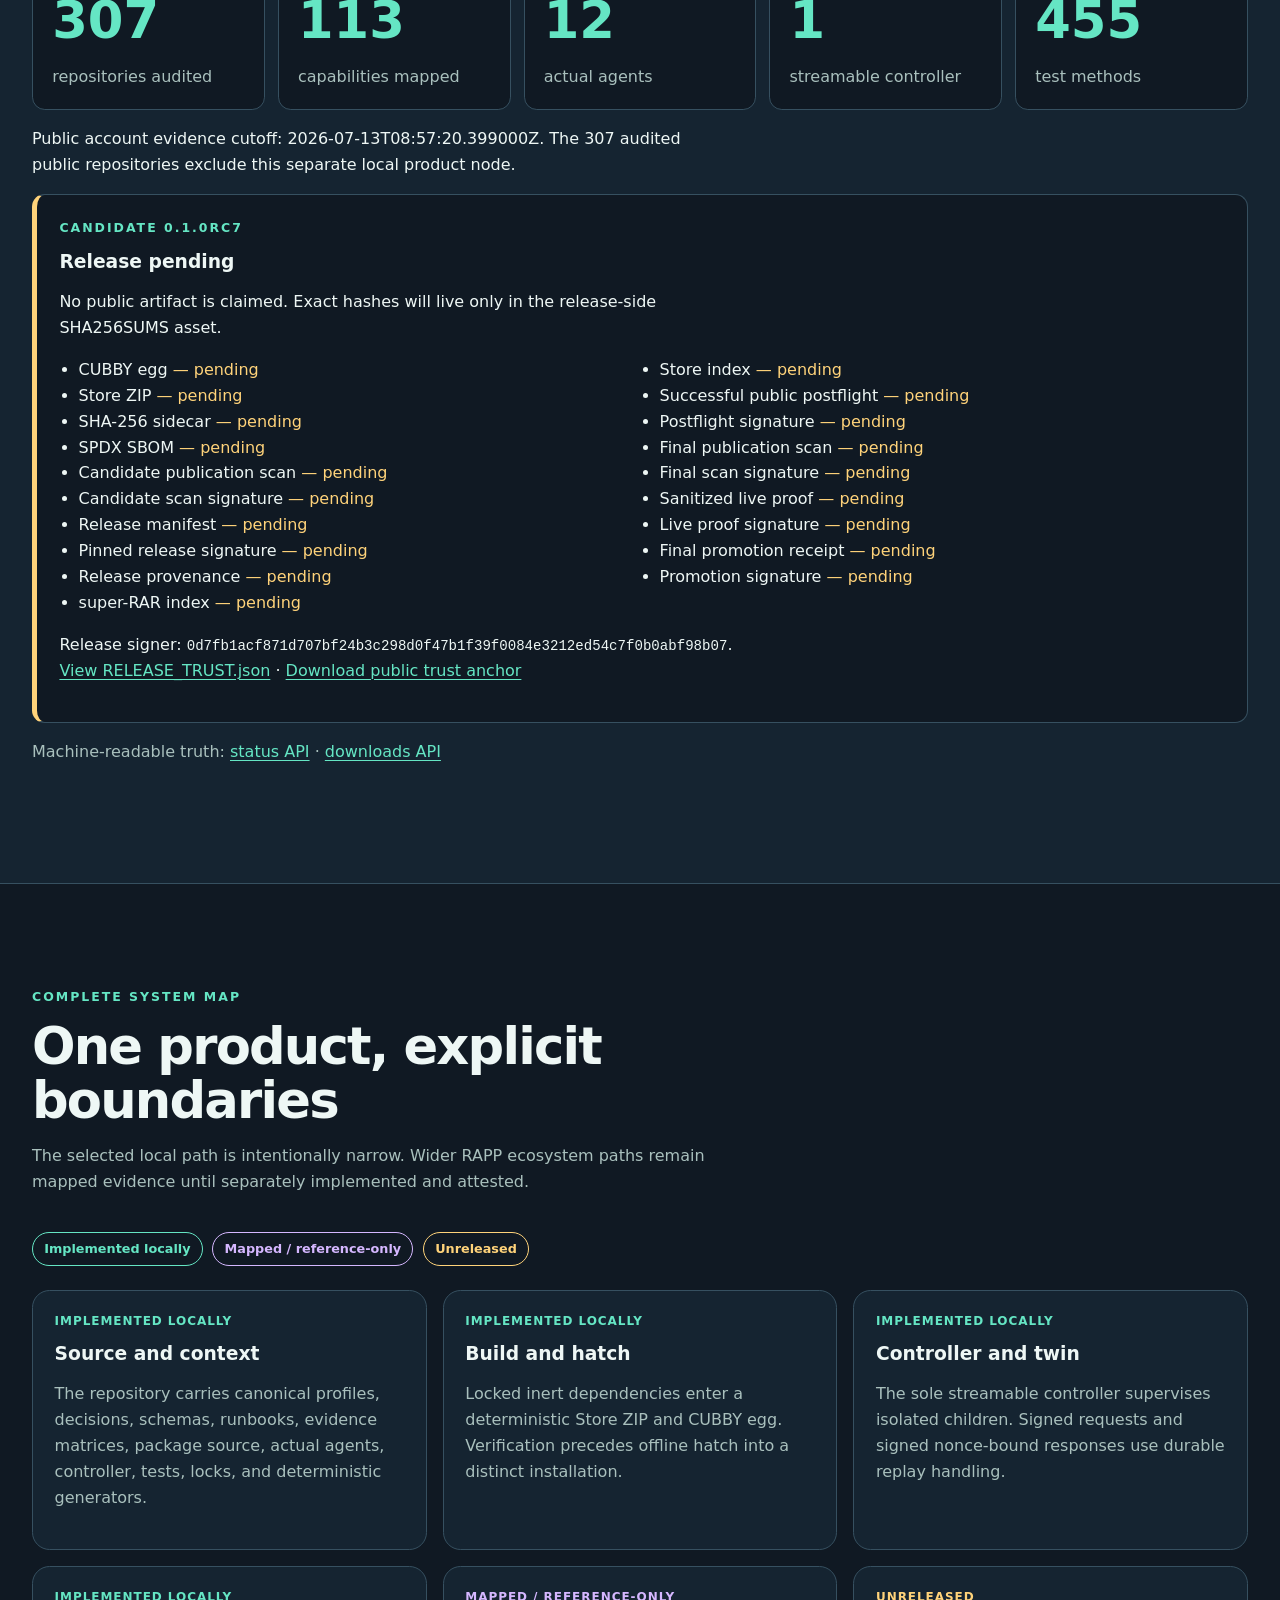
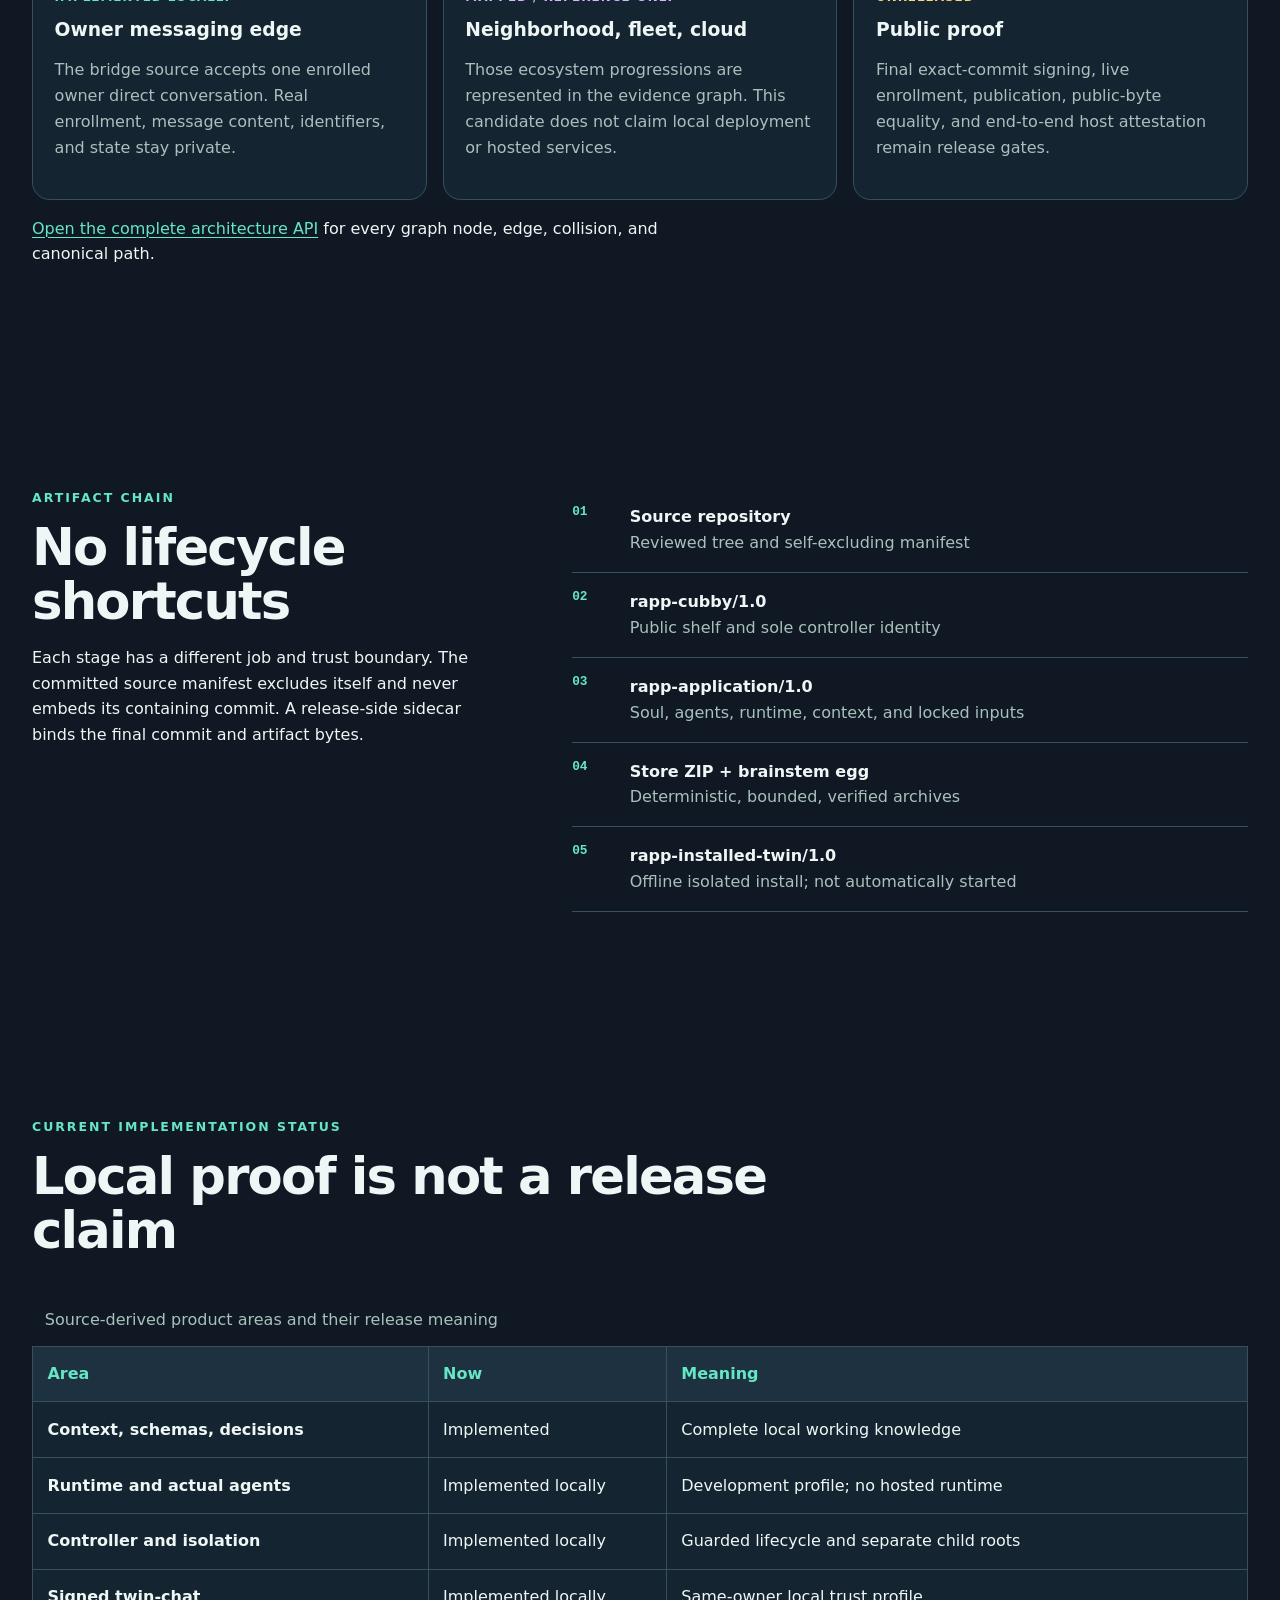
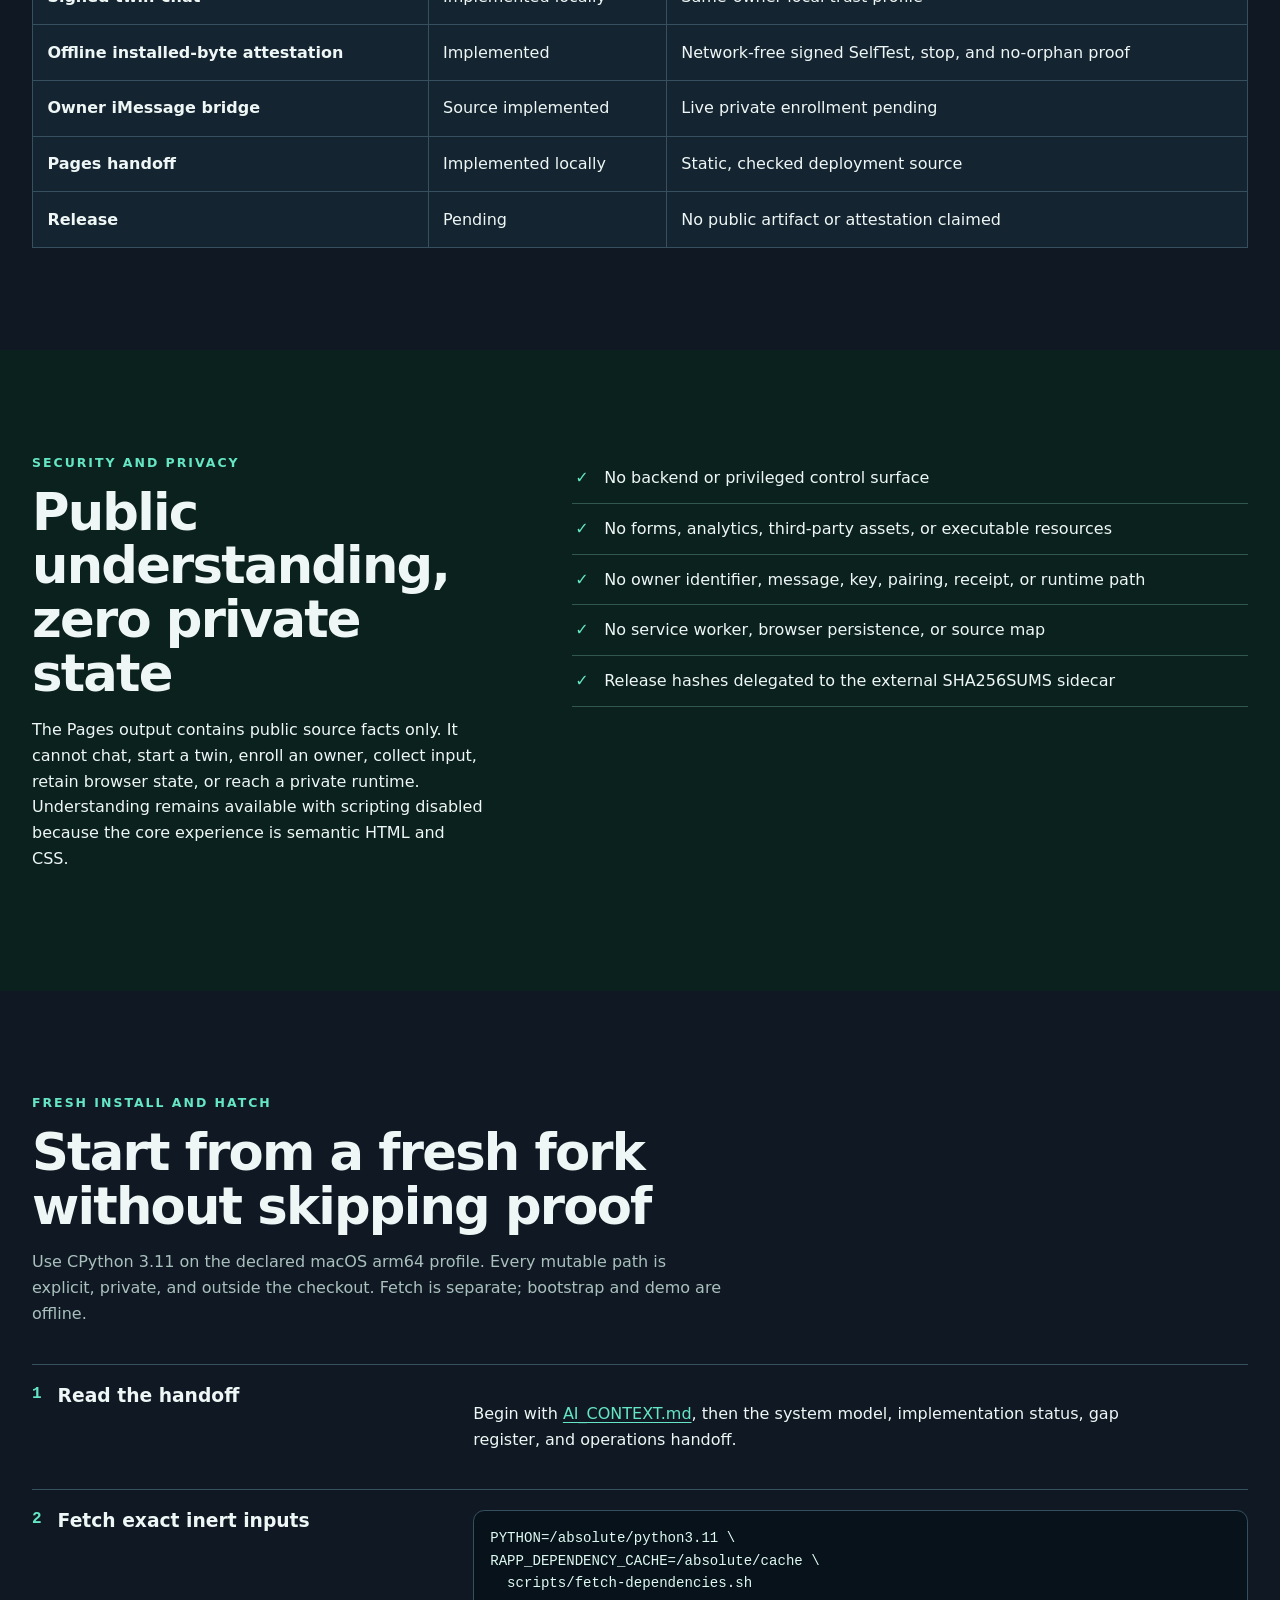
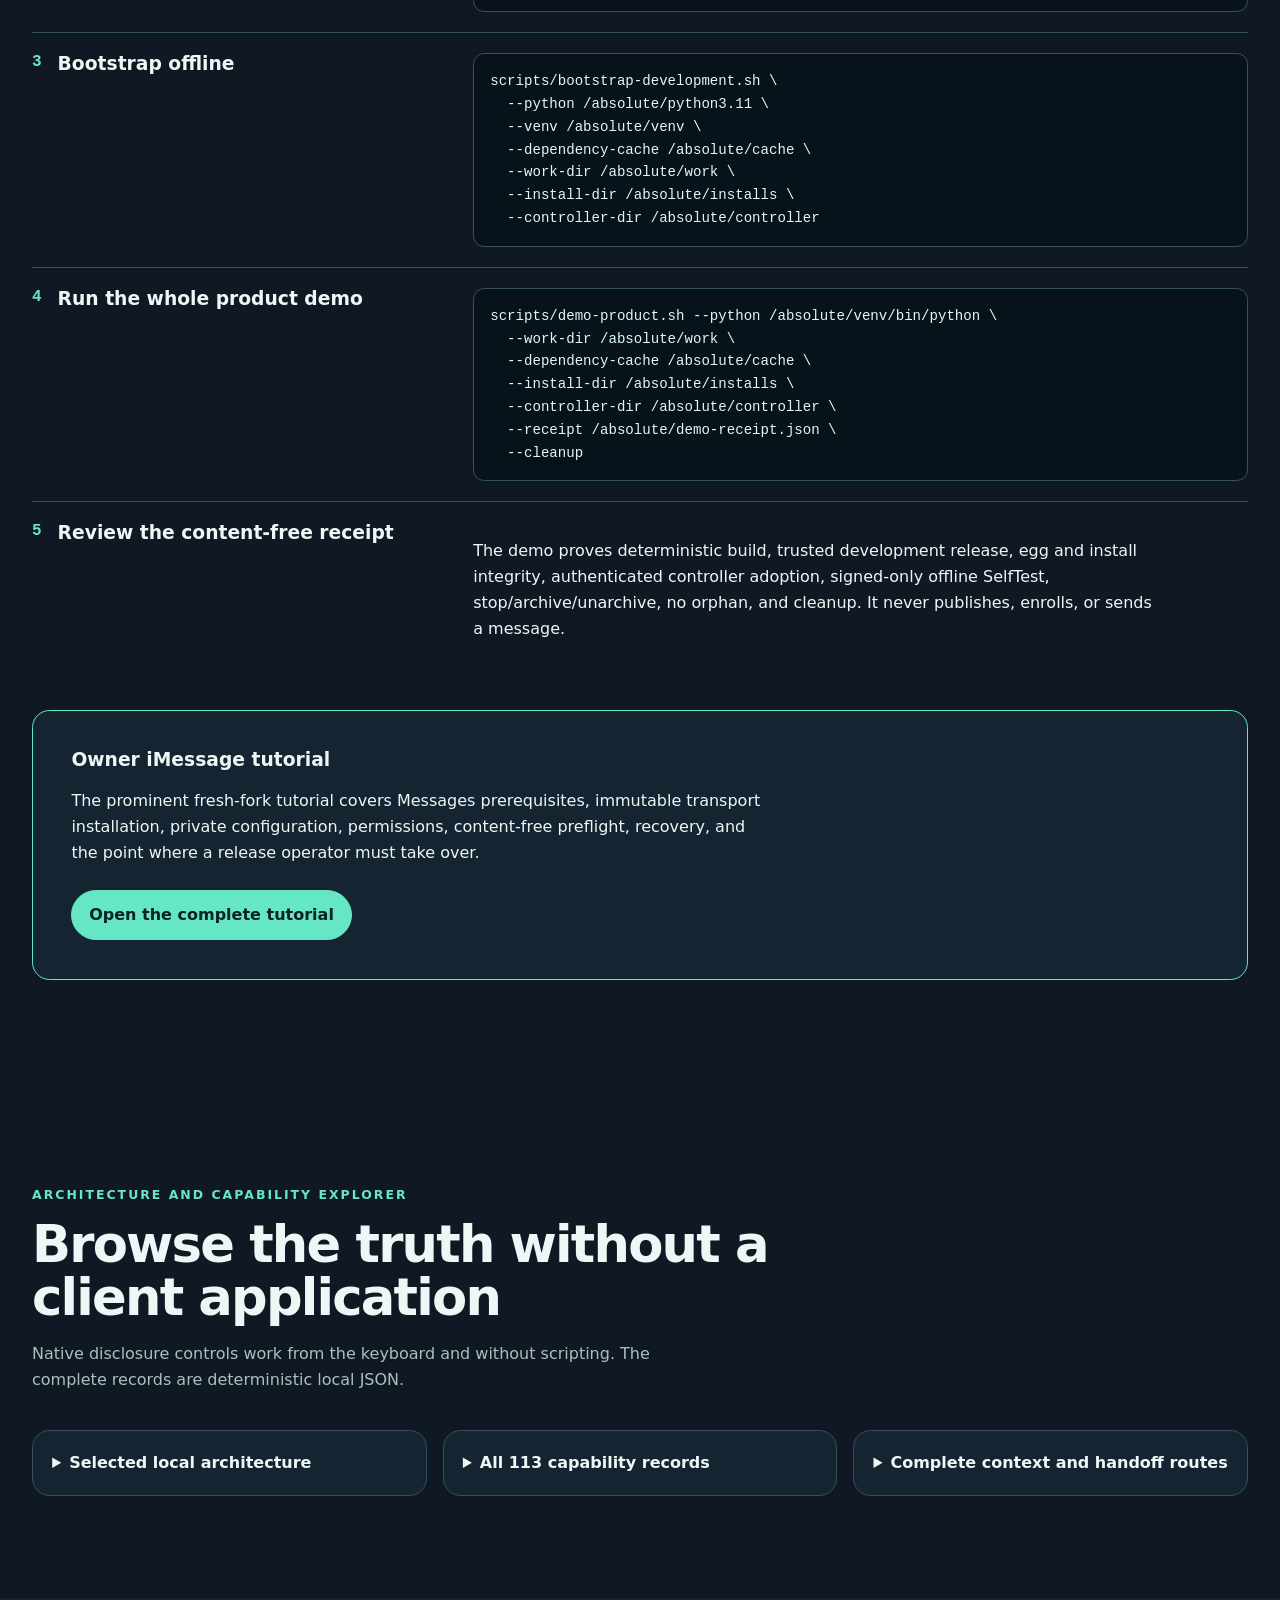
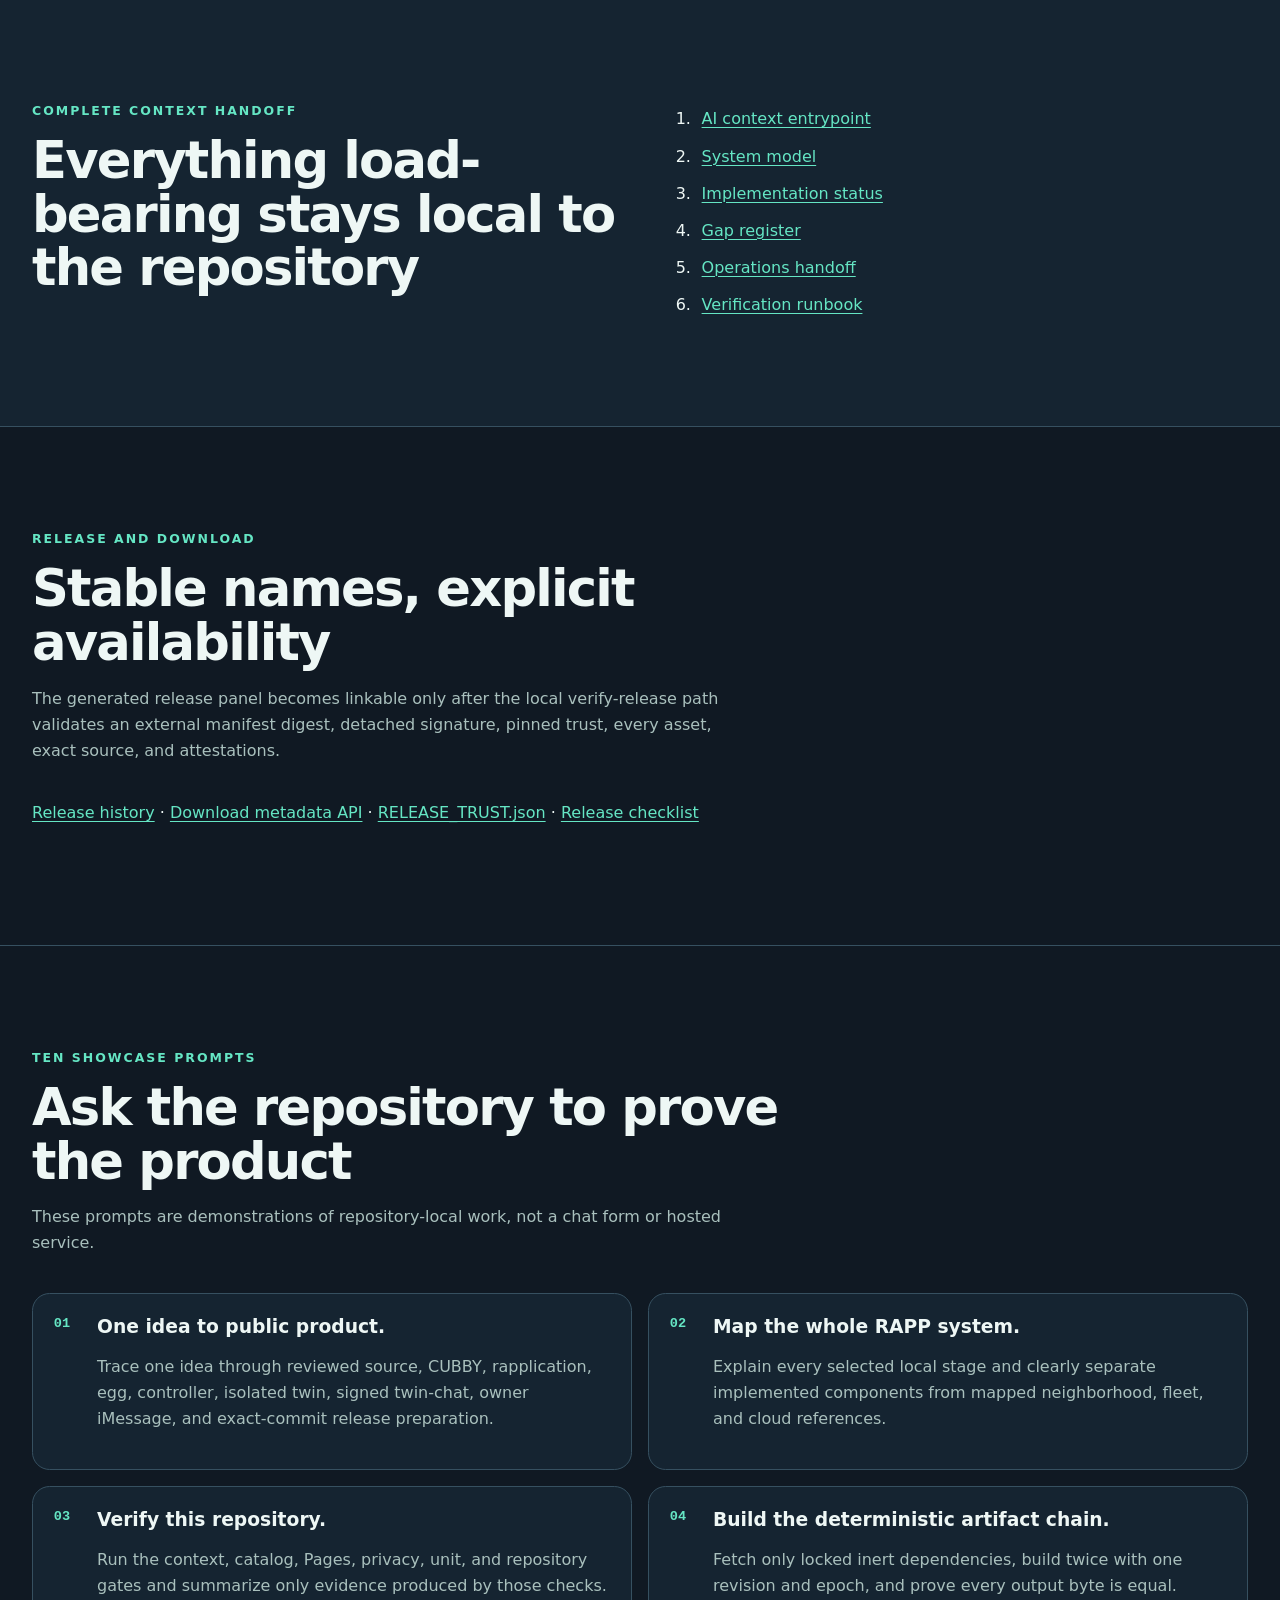
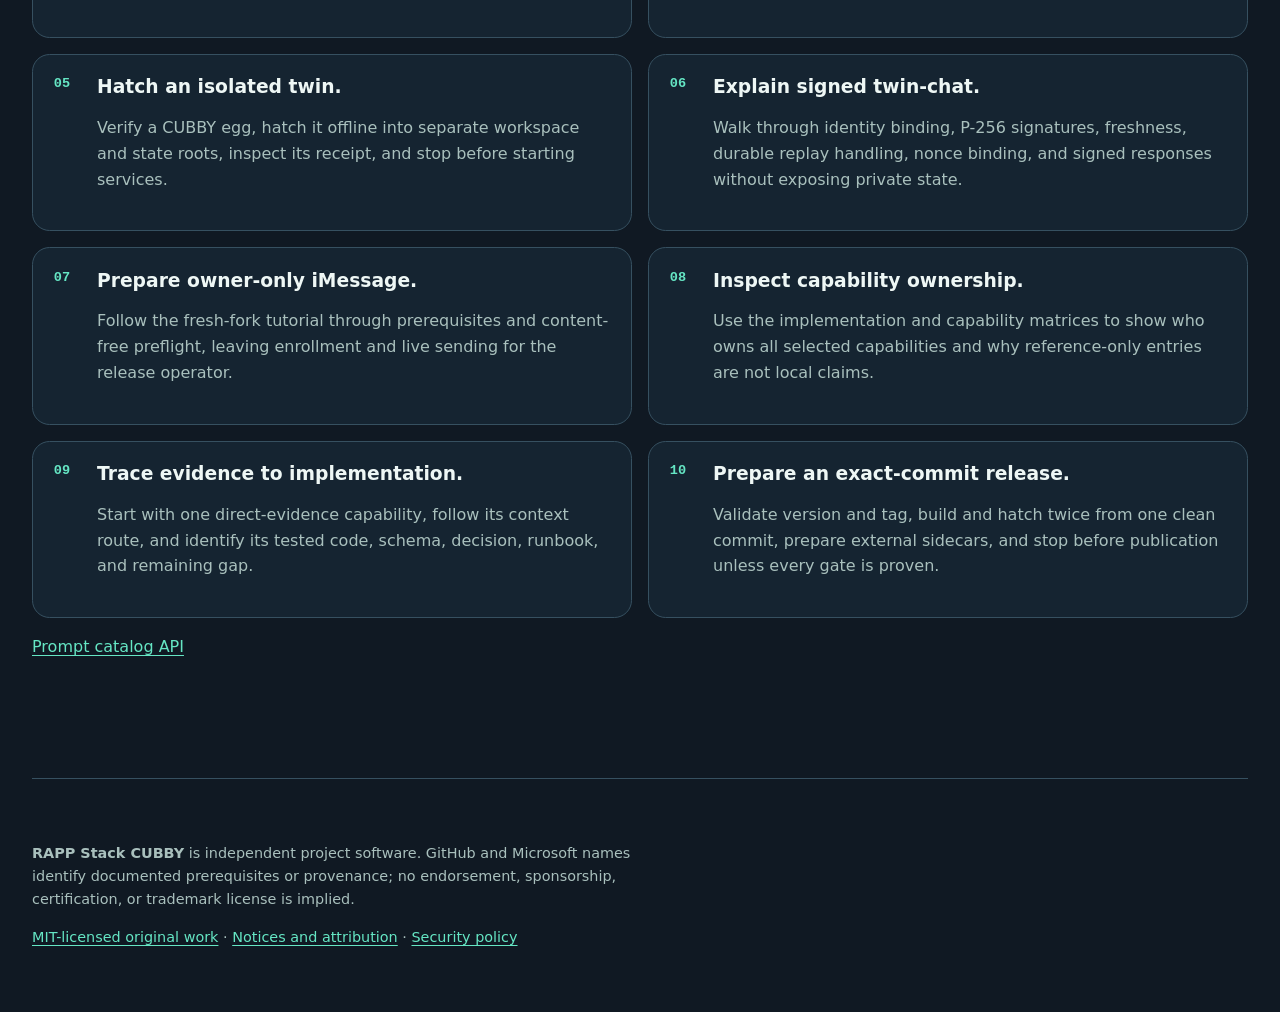
==== commit fb11bb9e: "fix: allow cold runner controller startup Co-authored-by: Copilot <223556219+Copilot@users.noreply.g" ====
--- a/docs/index.html
+++ b/docs/index.html
@@ -75,14 +75,14 @@
           <article><strong>113</strong><span>capabilities mapped</span></article>
           <article><strong>12</strong><span>actual agents</span></article>
           <article><strong>1</strong><span>streamable controller</span></article>
-          <article><strong>451</strong><span>test methods</span></article>
+          <article><strong>455</strong><span>test methods</span></article>
         </div>
         <p class="evidence-cutoff">Public account evidence cutoff:
           <time datetime="2026-07-13T08:57:20.399000Z">2026-07-13T08:57:20.399000Z</time>.
           The 307 audited public
           repositories exclude this separate local product node.</p>
         <div class="release-state pending" id="release-state">
-          <p class="eyebrow">Candidate 0.1.0rc6</p>
+          <p class="eyebrow">Candidate 0.1.0rc7</p>
           <h3>Release pending</h3>
           <p>No public artifact is claimed. Exact hashes will live only in the release-side SHA256SUMS asset.</p>
           <ul class="download-list">
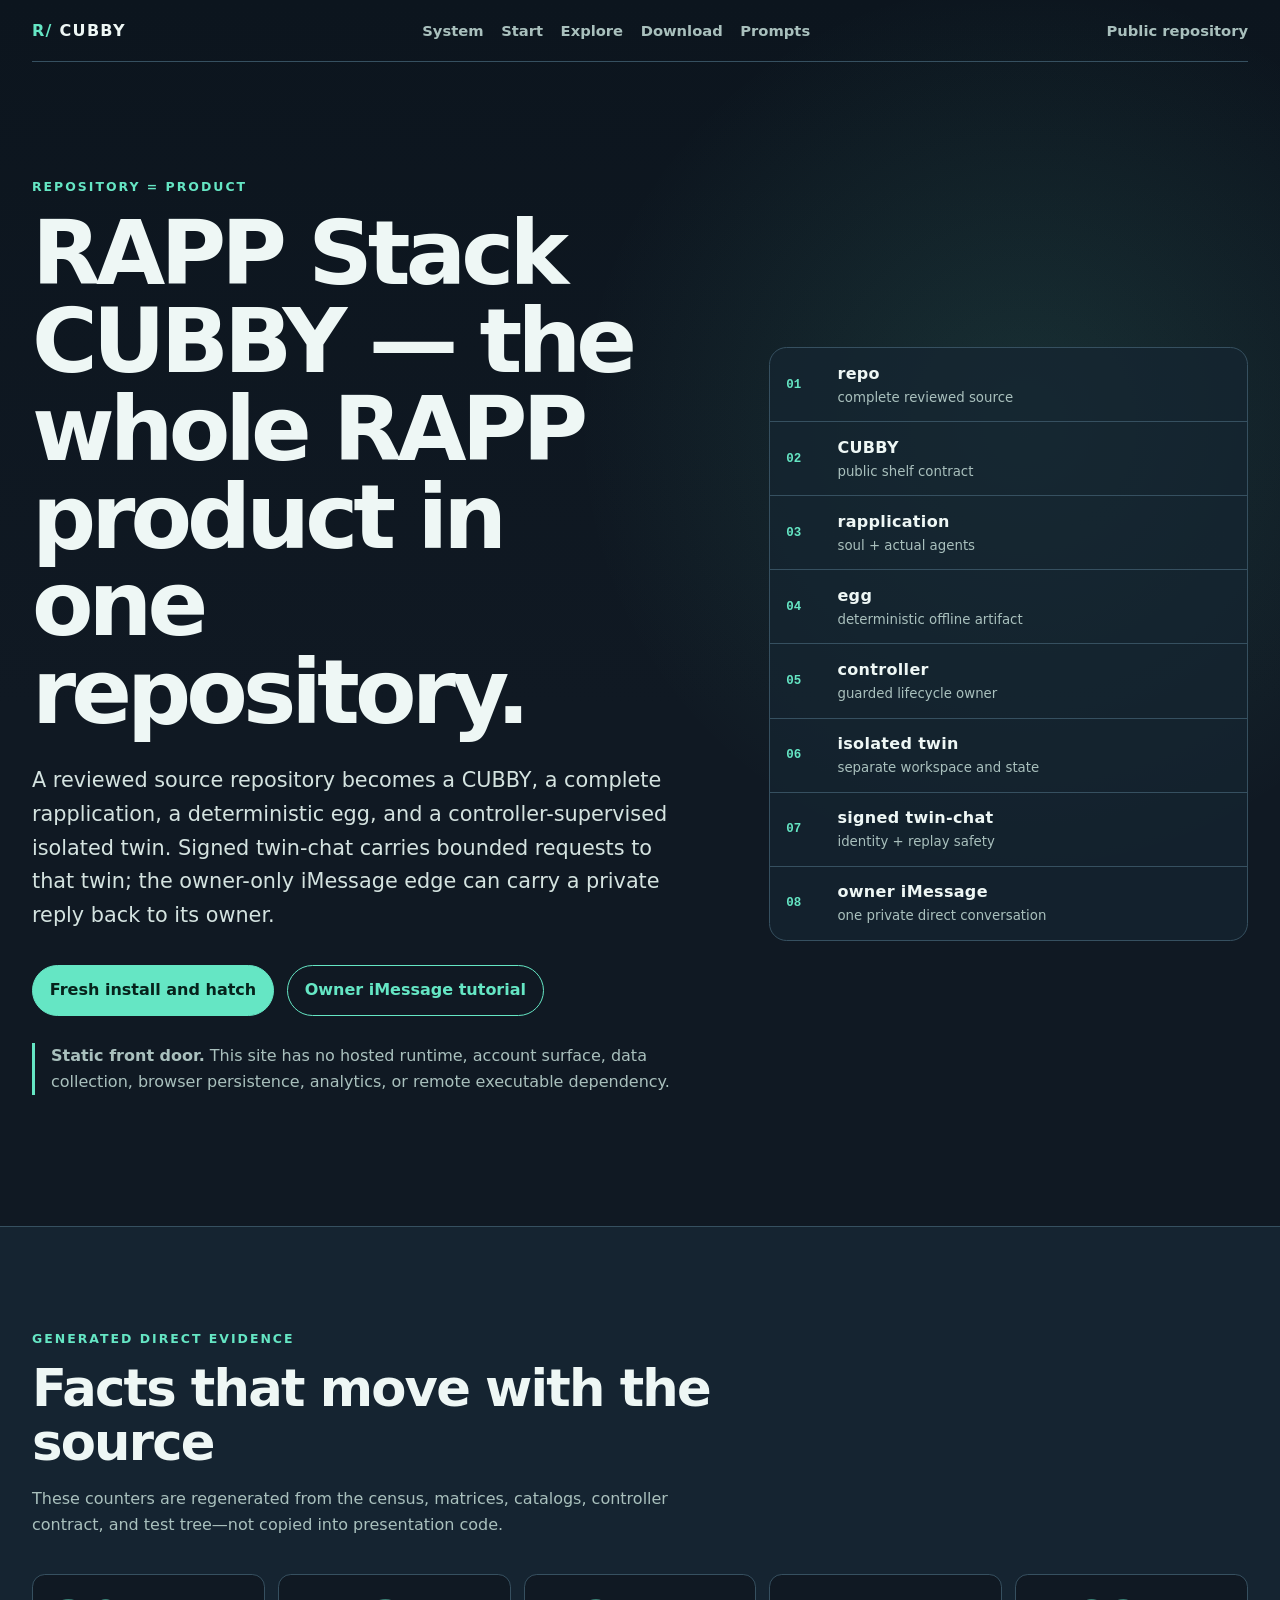
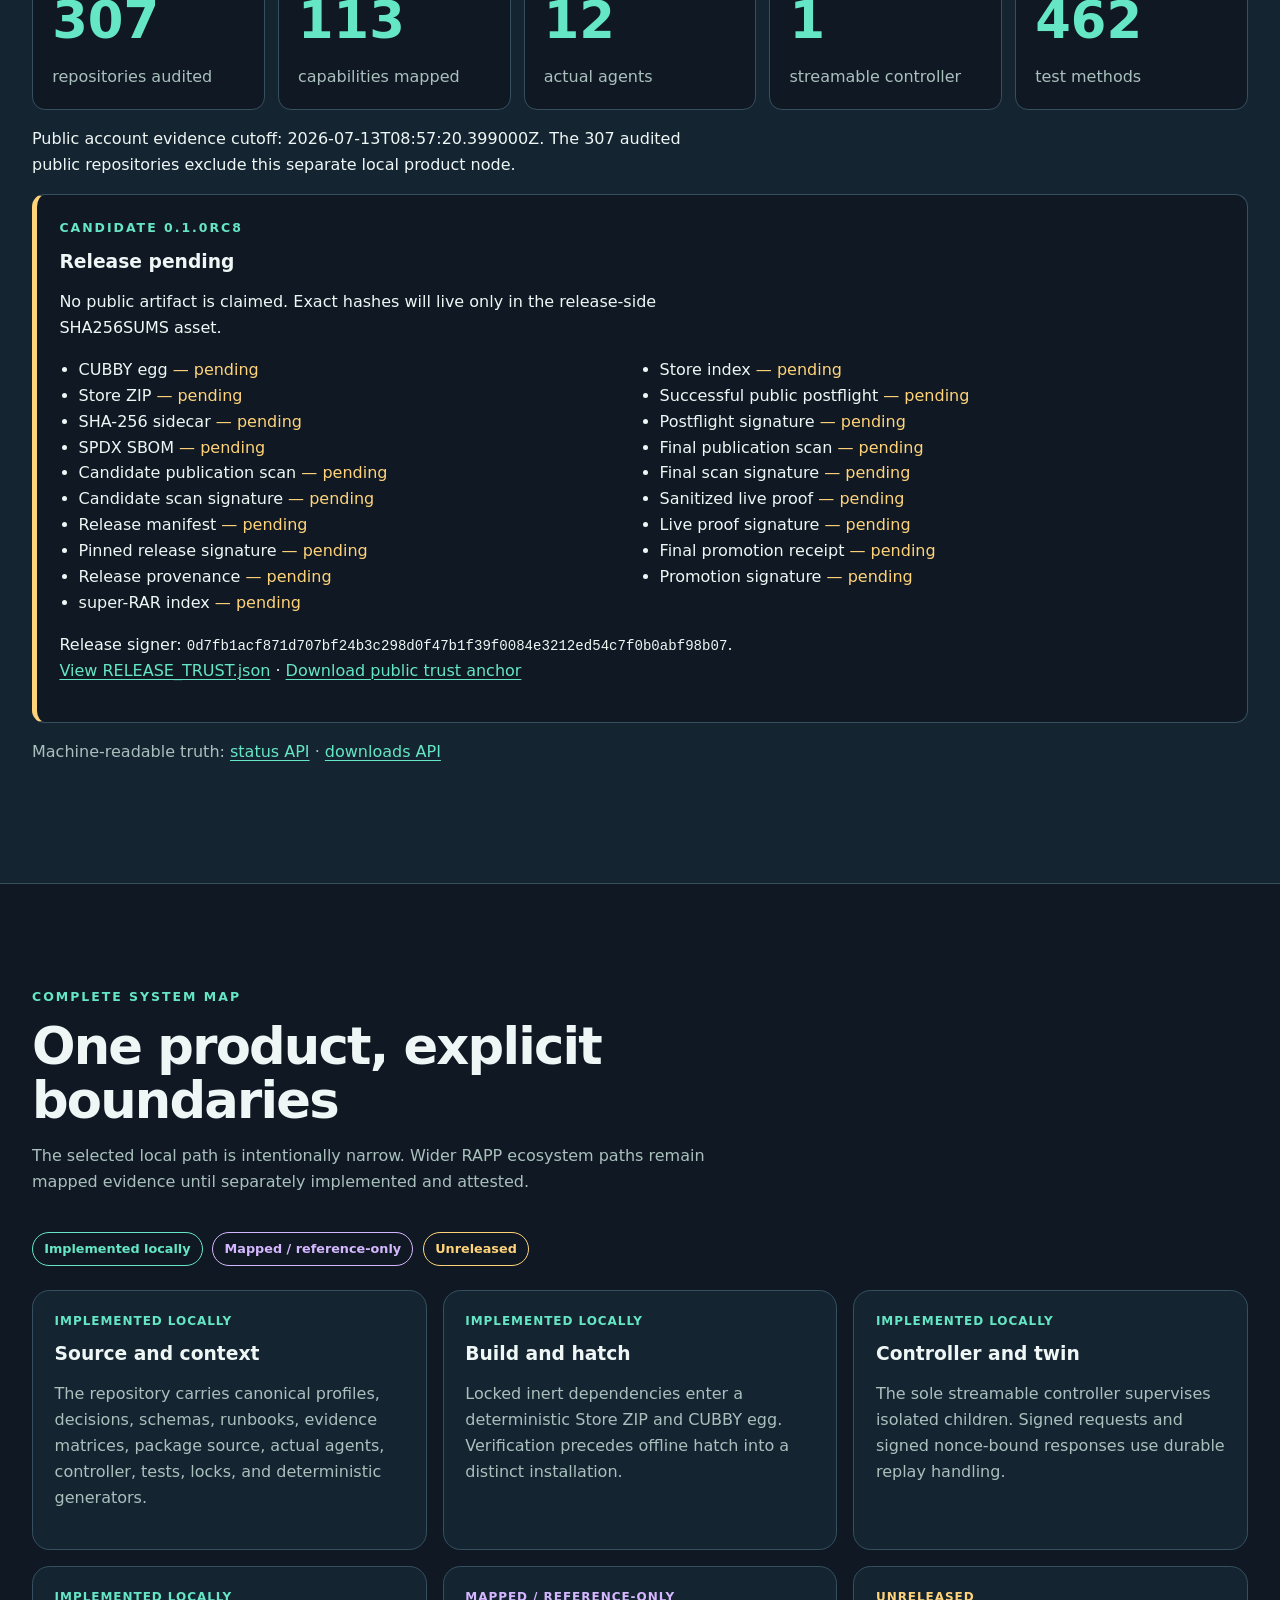
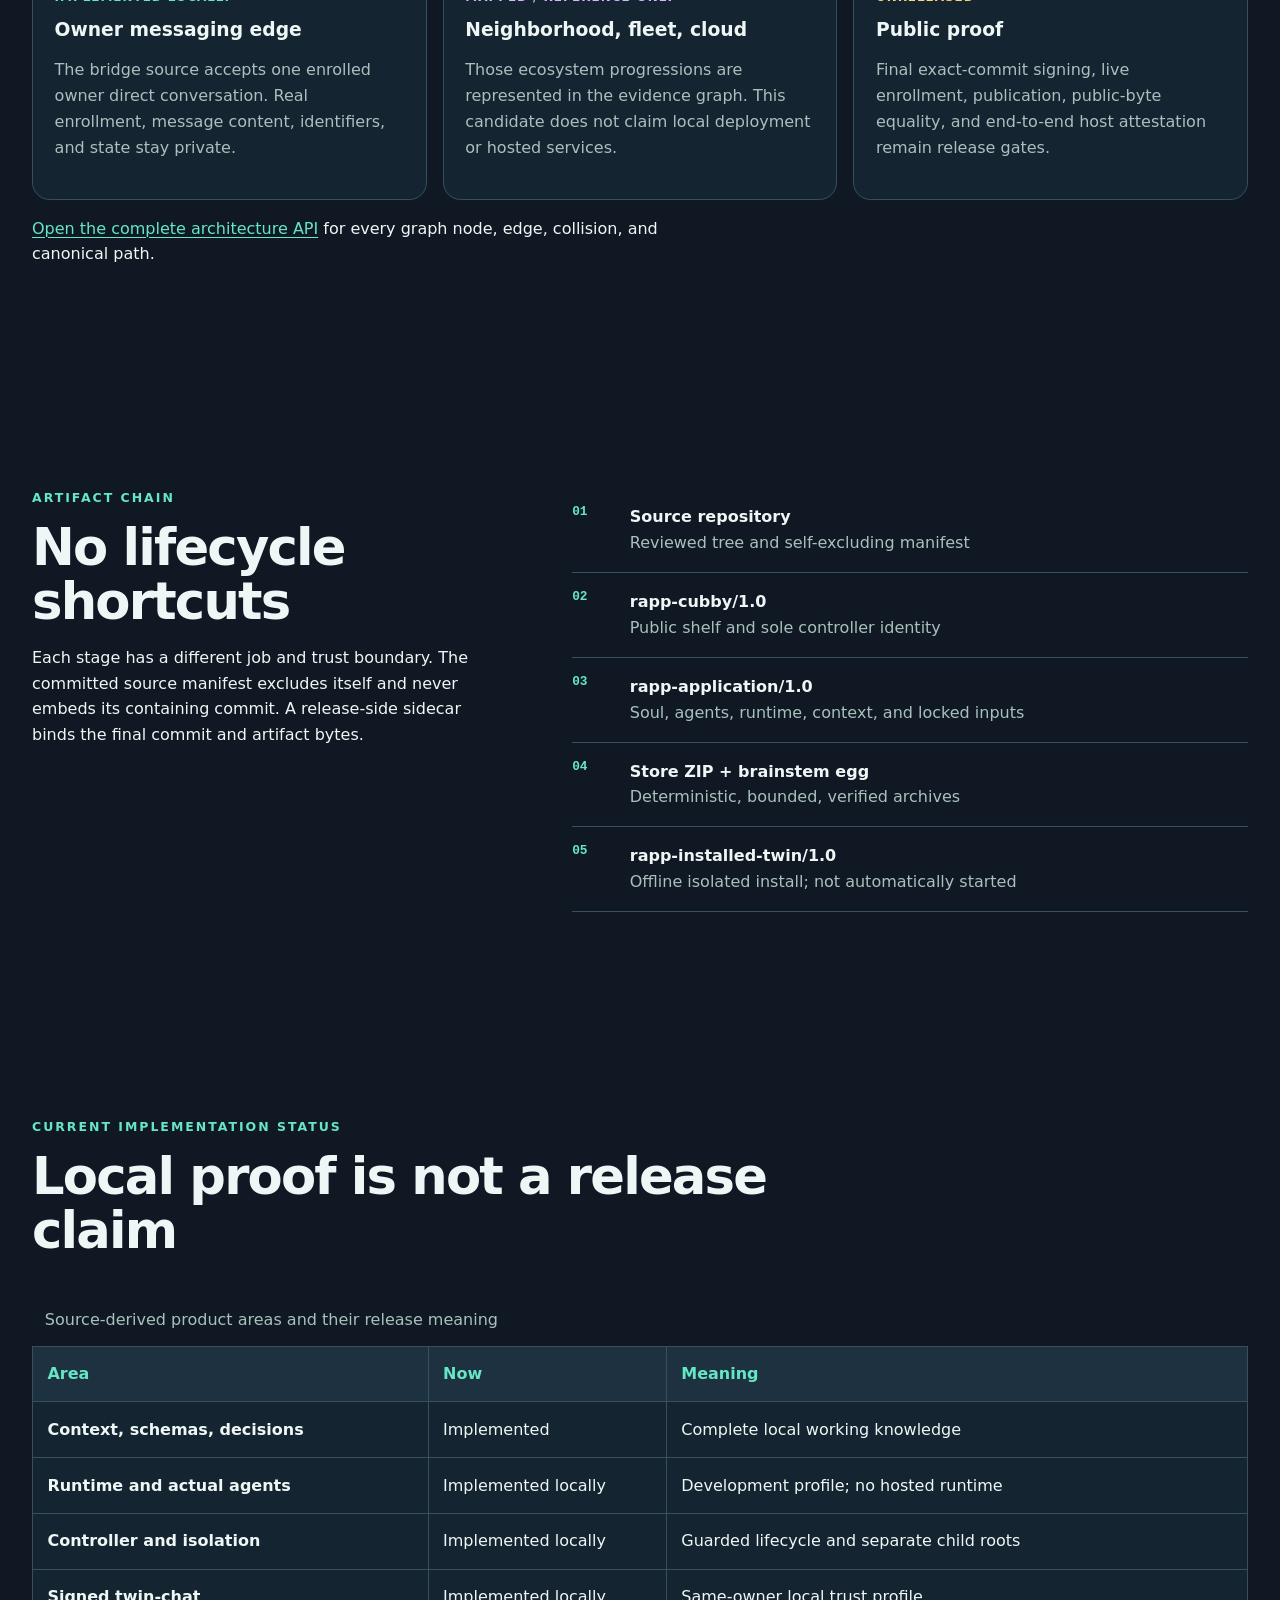
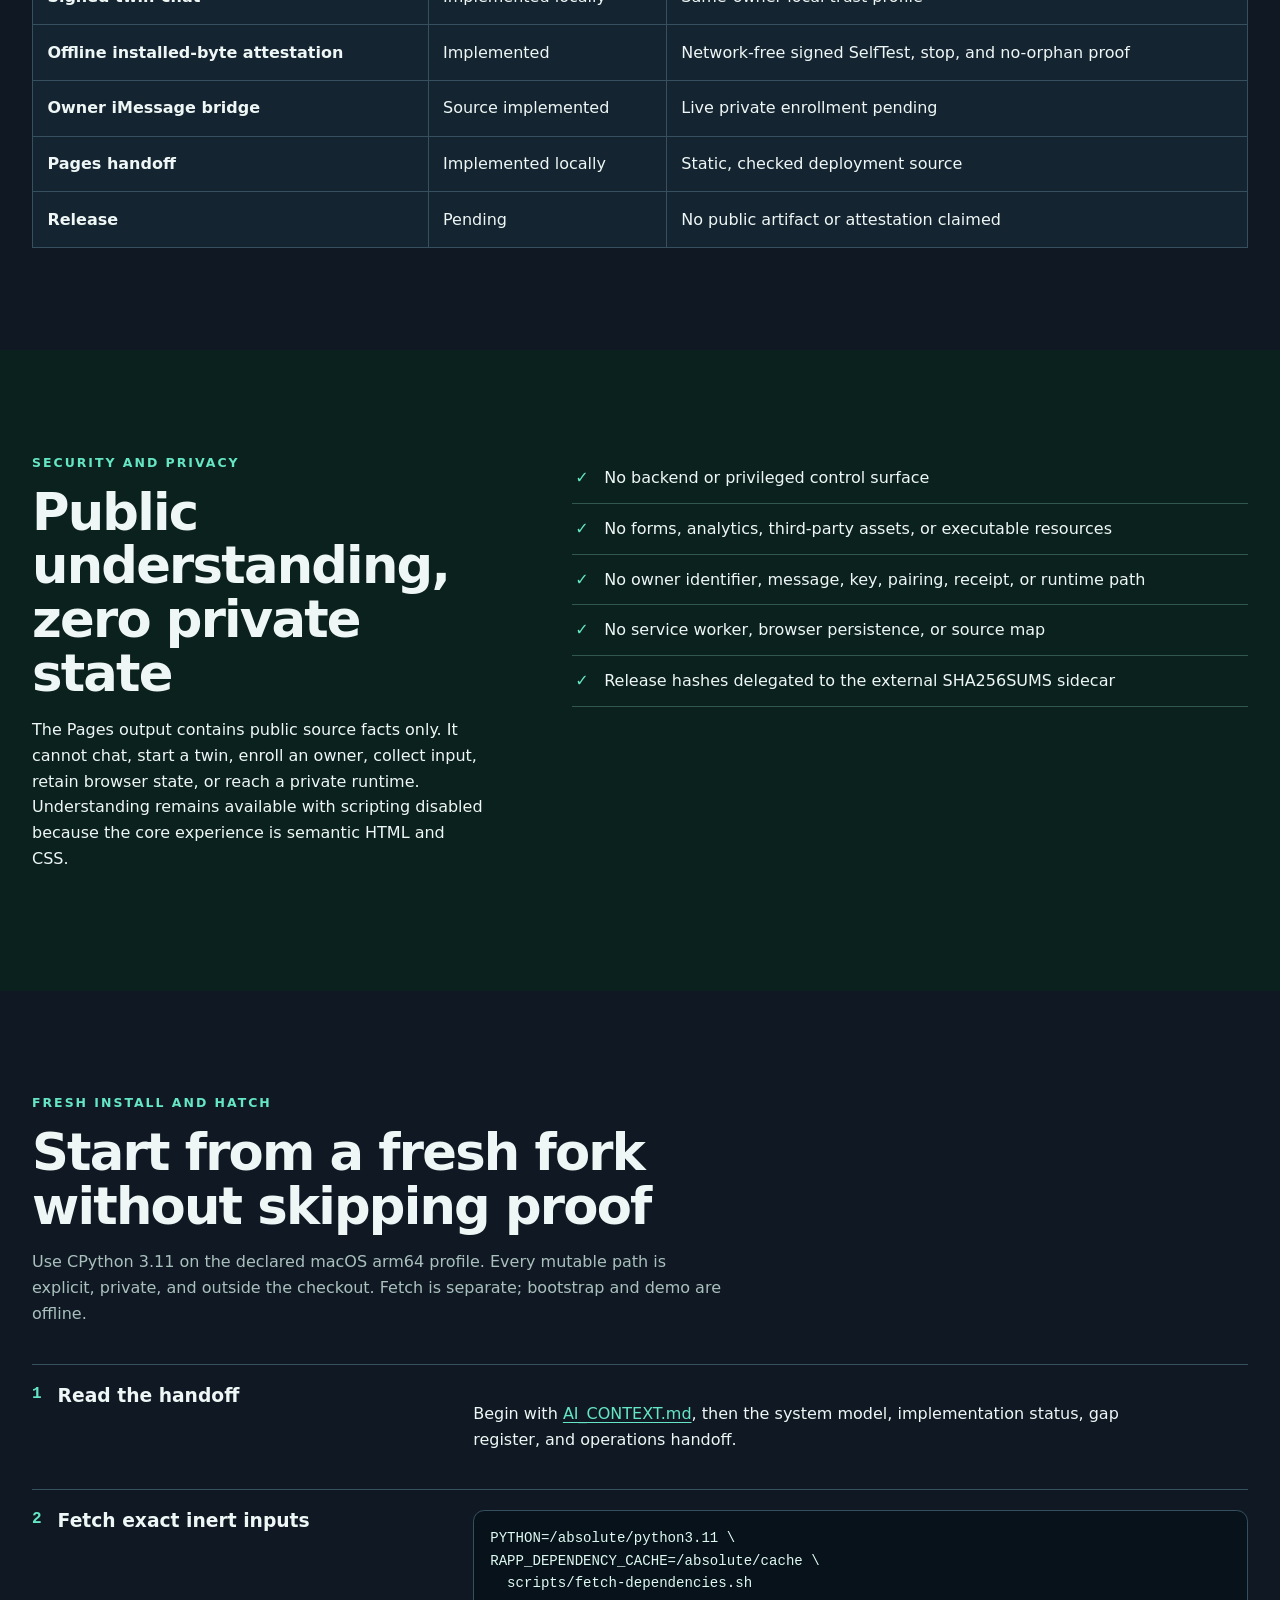
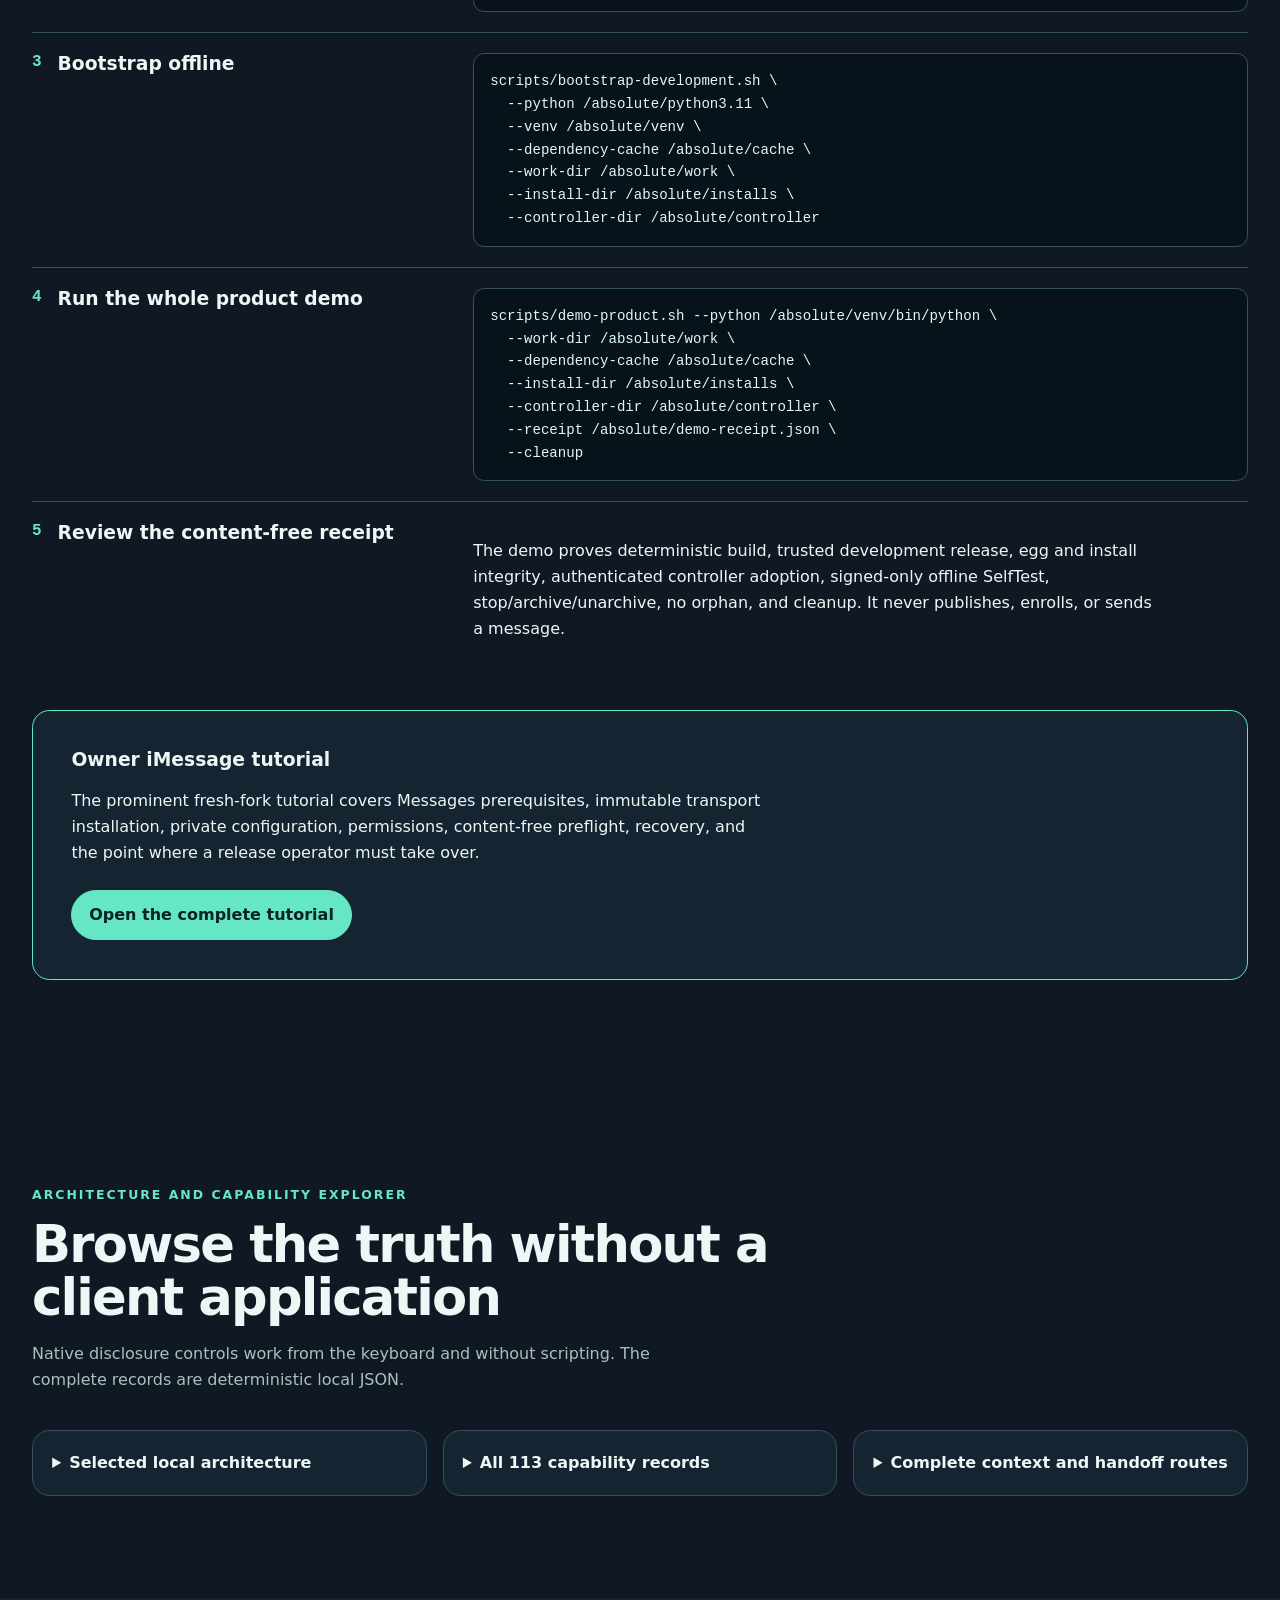
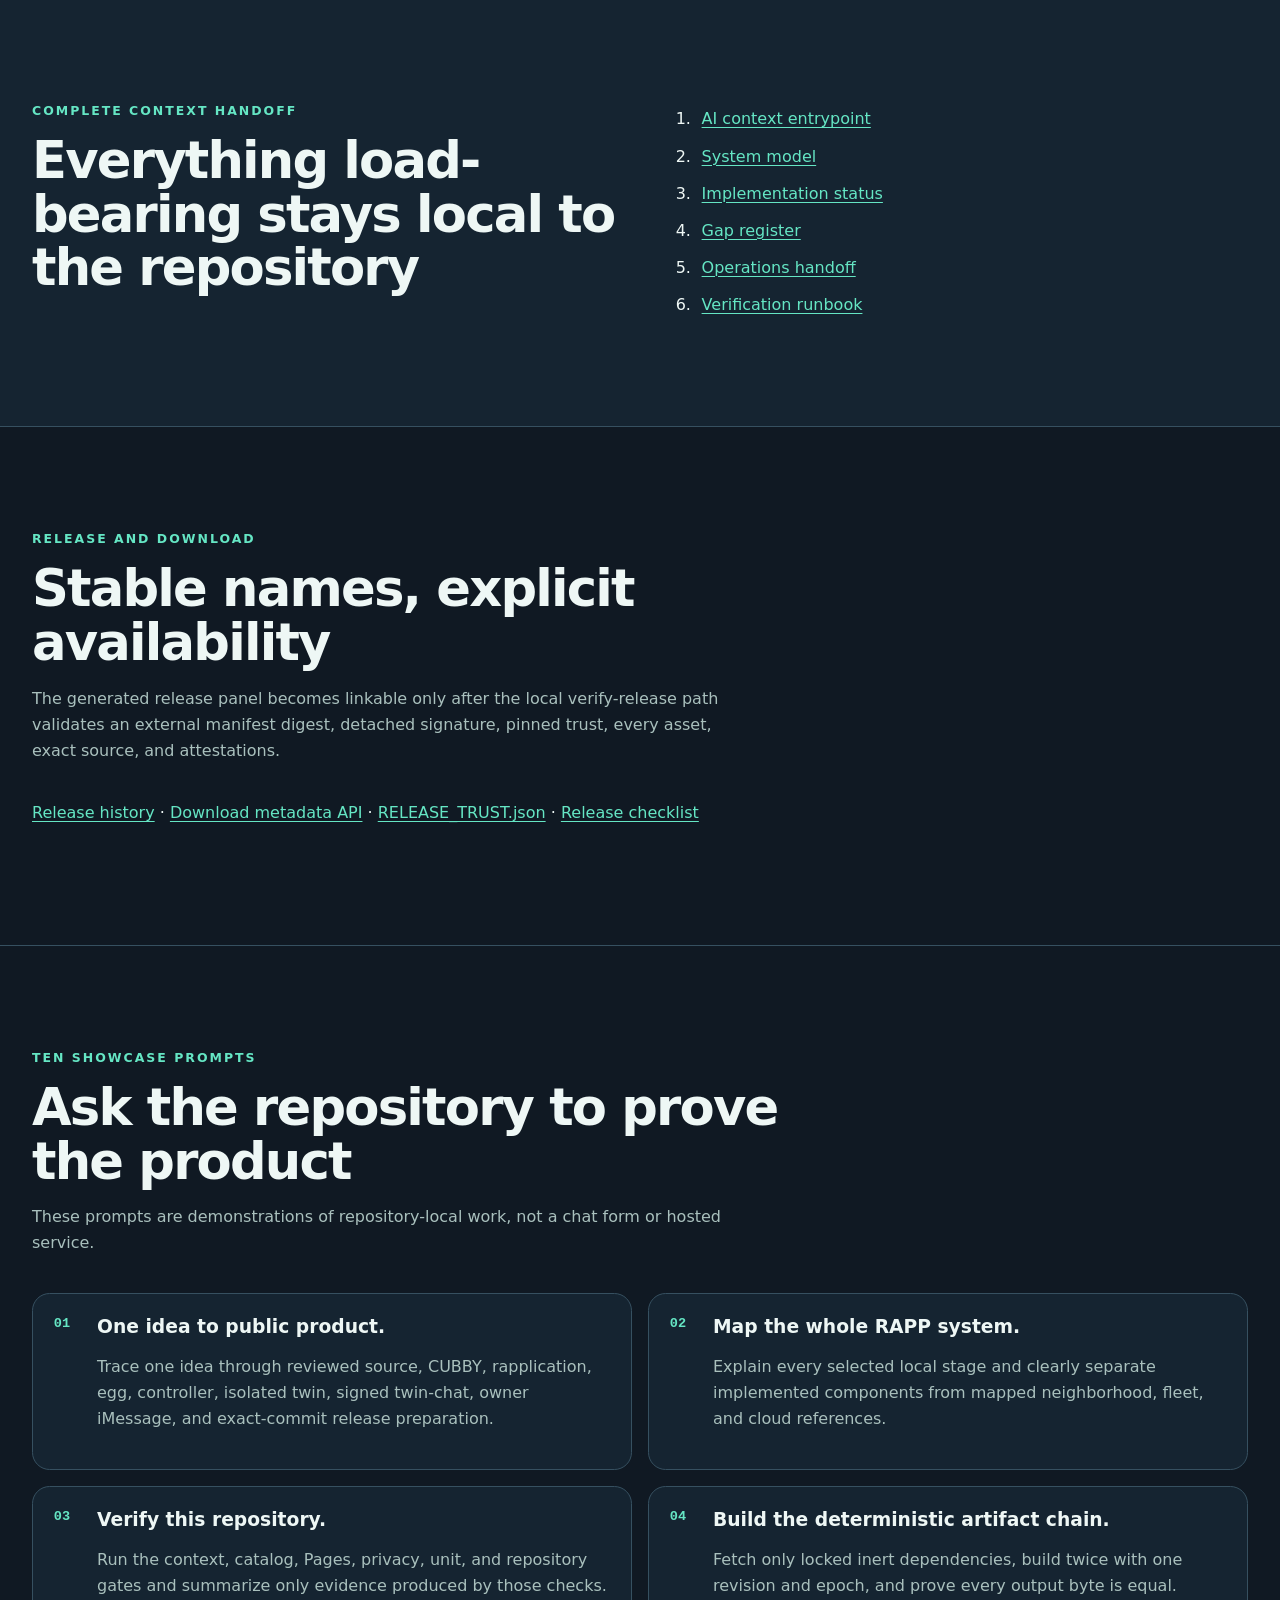
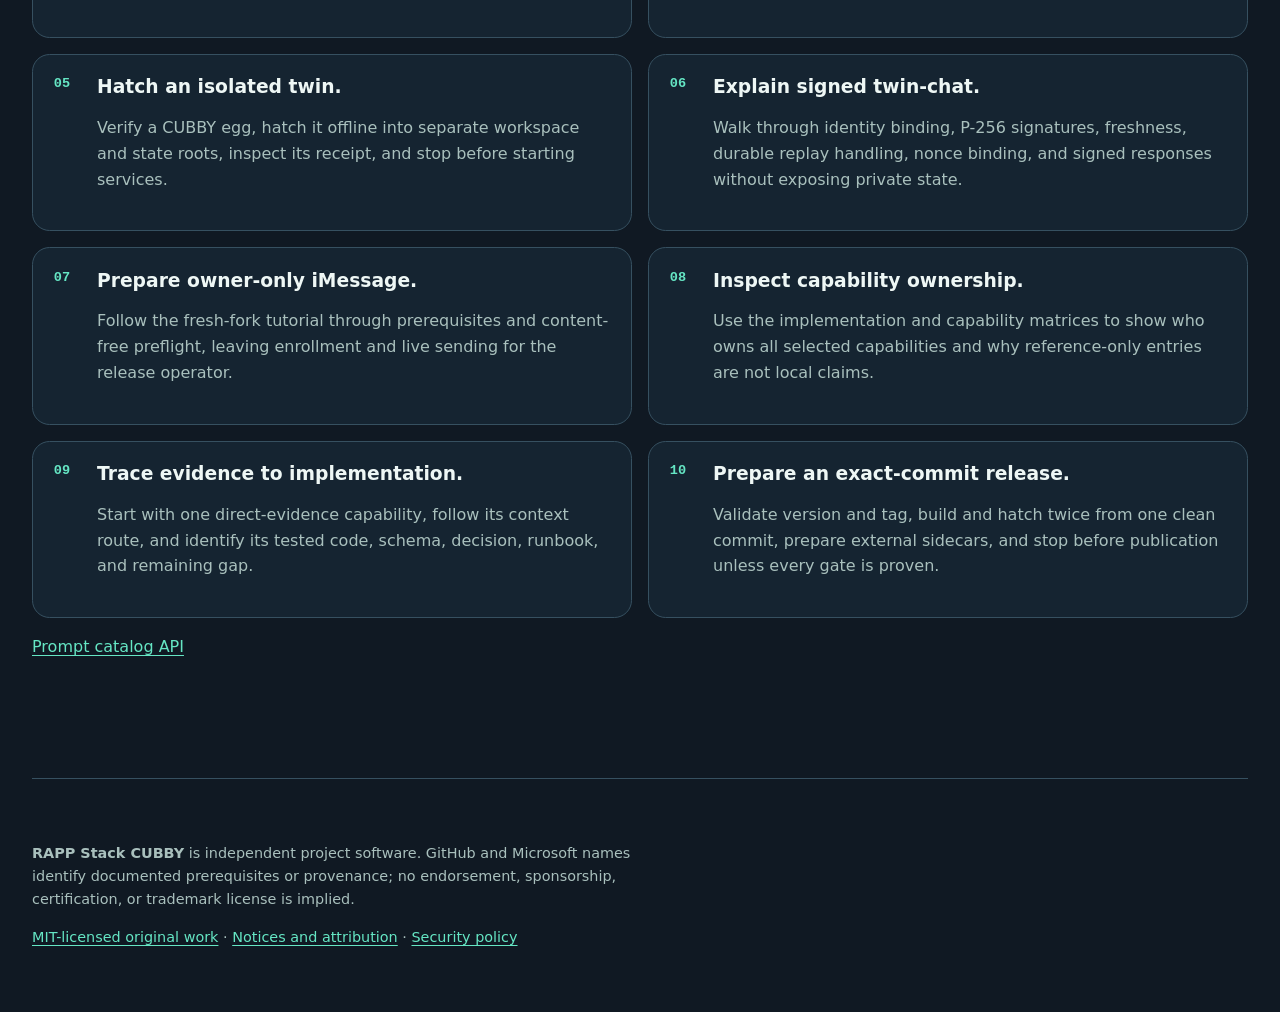
==== commit cd92ed25: "fix: run attestation child on installed product paths Co-authored-by: Copilot <223556219+Copilot@use" ====
--- a/docs/index.html
+++ b/docs/index.html
@@ -75,14 +75,14 @@
           <article><strong>113</strong><span>capabilities mapped</span></article>
           <article><strong>12</strong><span>actual agents</span></article>
           <article><strong>1</strong><span>streamable controller</span></article>
-          <article><strong>455</strong><span>test methods</span></article>
+          <article><strong>462</strong><span>test methods</span></article>
         </div>
         <p class="evidence-cutoff">Public account evidence cutoff:
           <time datetime="2026-07-13T08:57:20.399000Z">2026-07-13T08:57:20.399000Z</time>.
           The 307 audited public
           repositories exclude this separate local product node.</p>
         <div class="release-state pending" id="release-state">
-          <p class="eyebrow">Candidate 0.1.0rc7</p>
+          <p class="eyebrow">Candidate 0.1.0rc8</p>
           <h3>Release pending</h3>
           <p>No public artifact is claimed. Exact hashes will live only in the release-side SHA256SUMS asset.</p>
           <ul class="download-list">
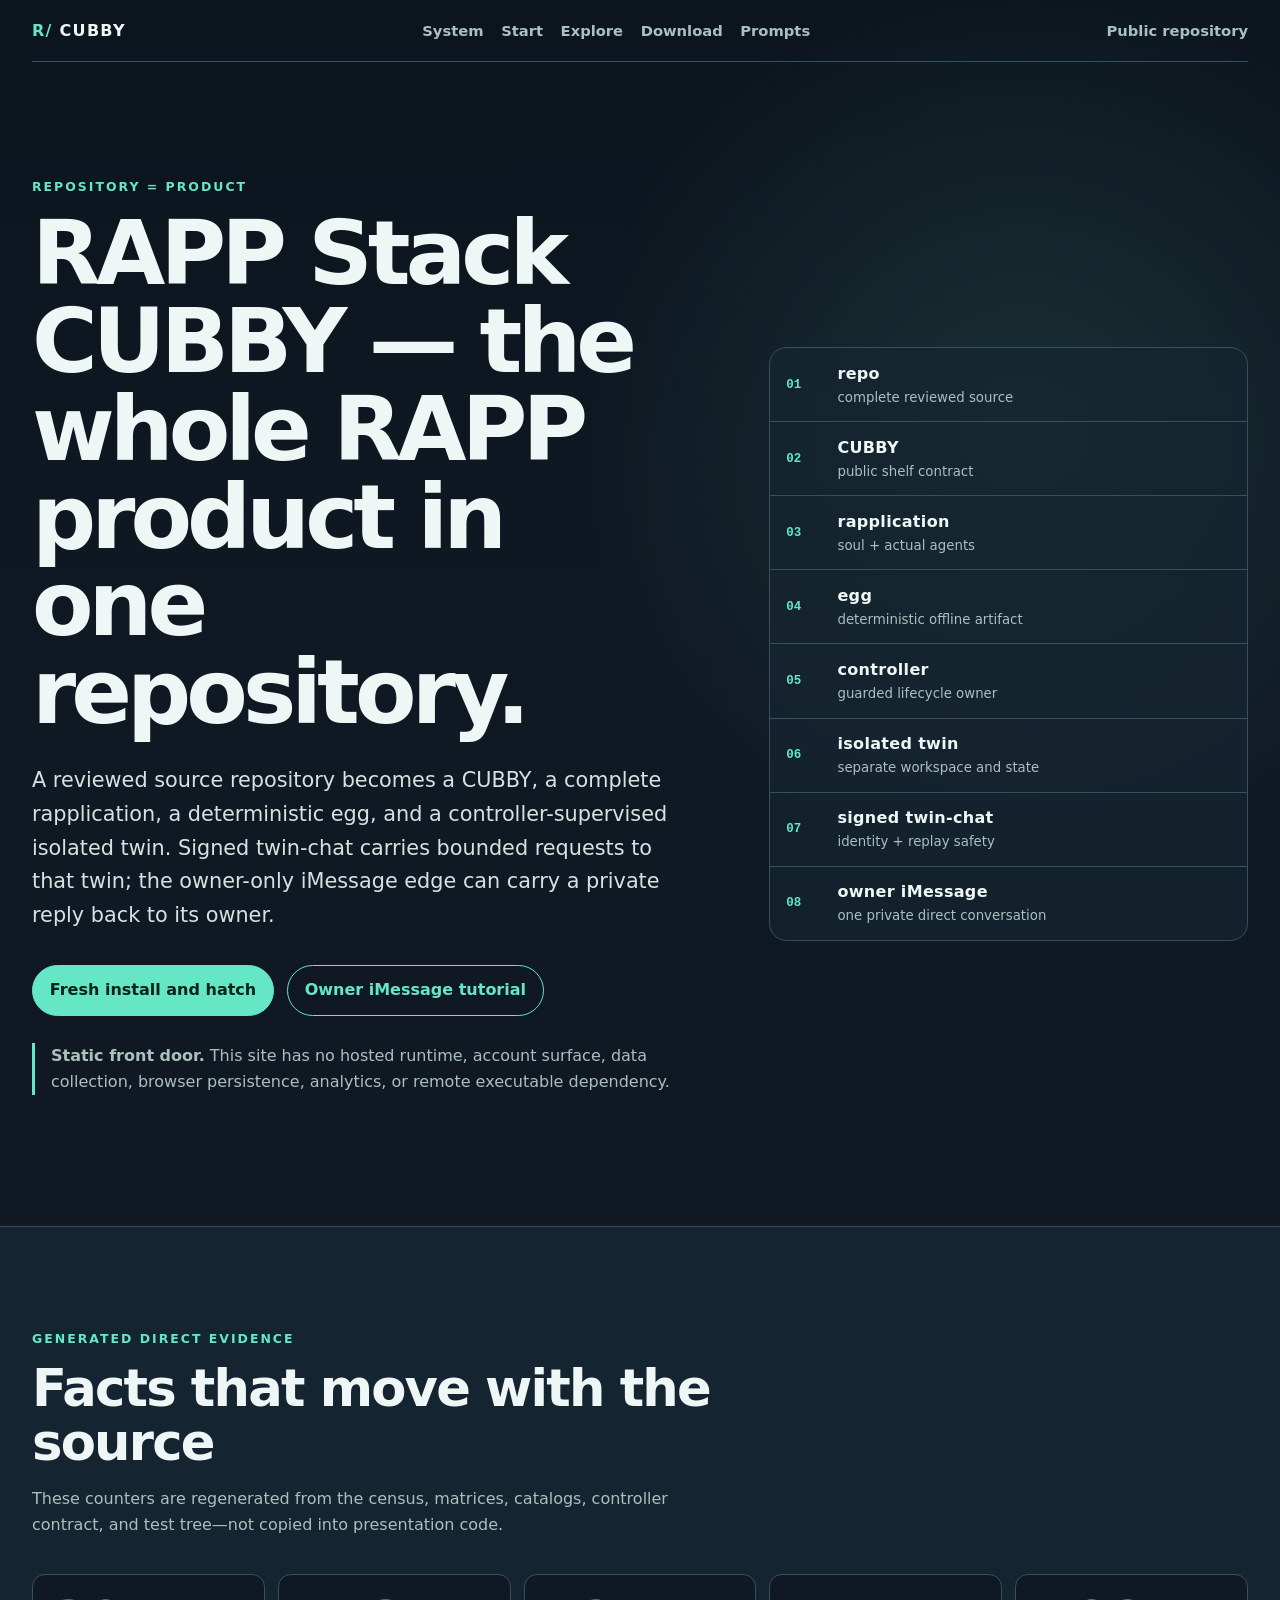
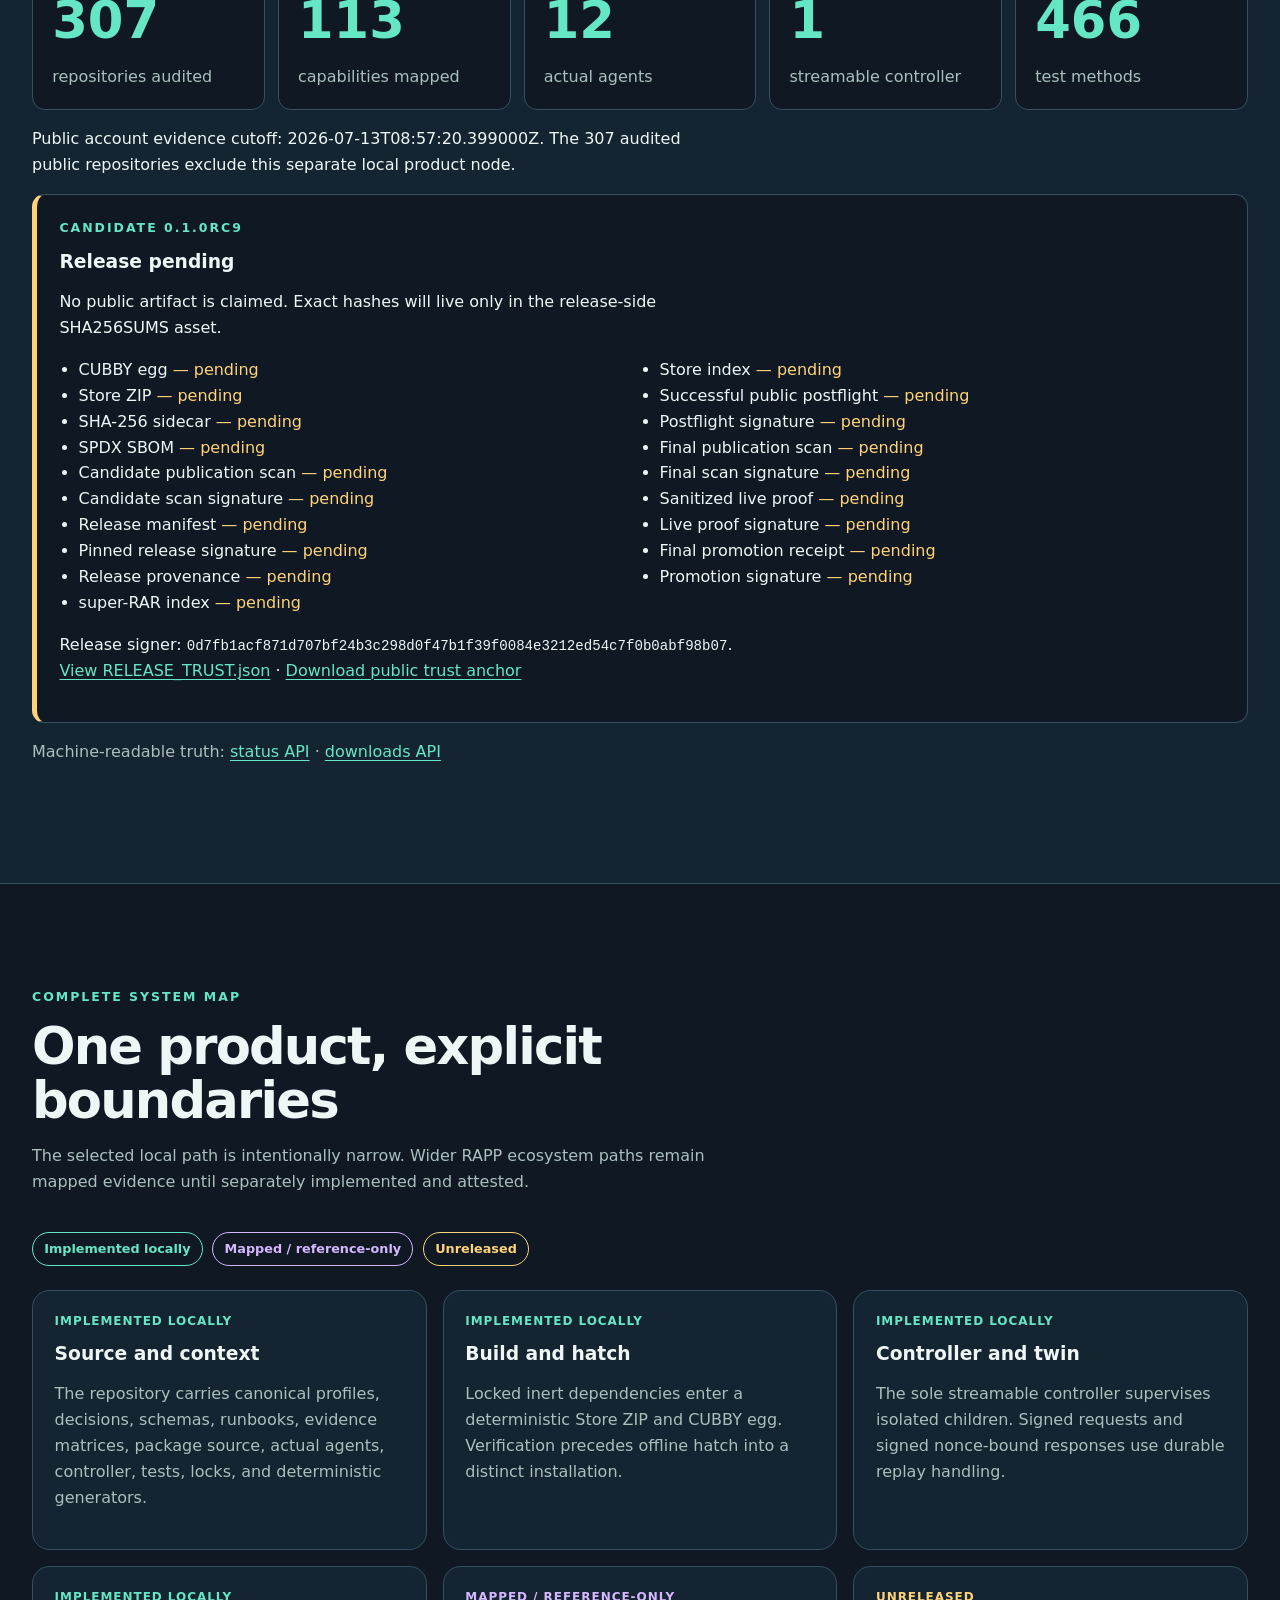
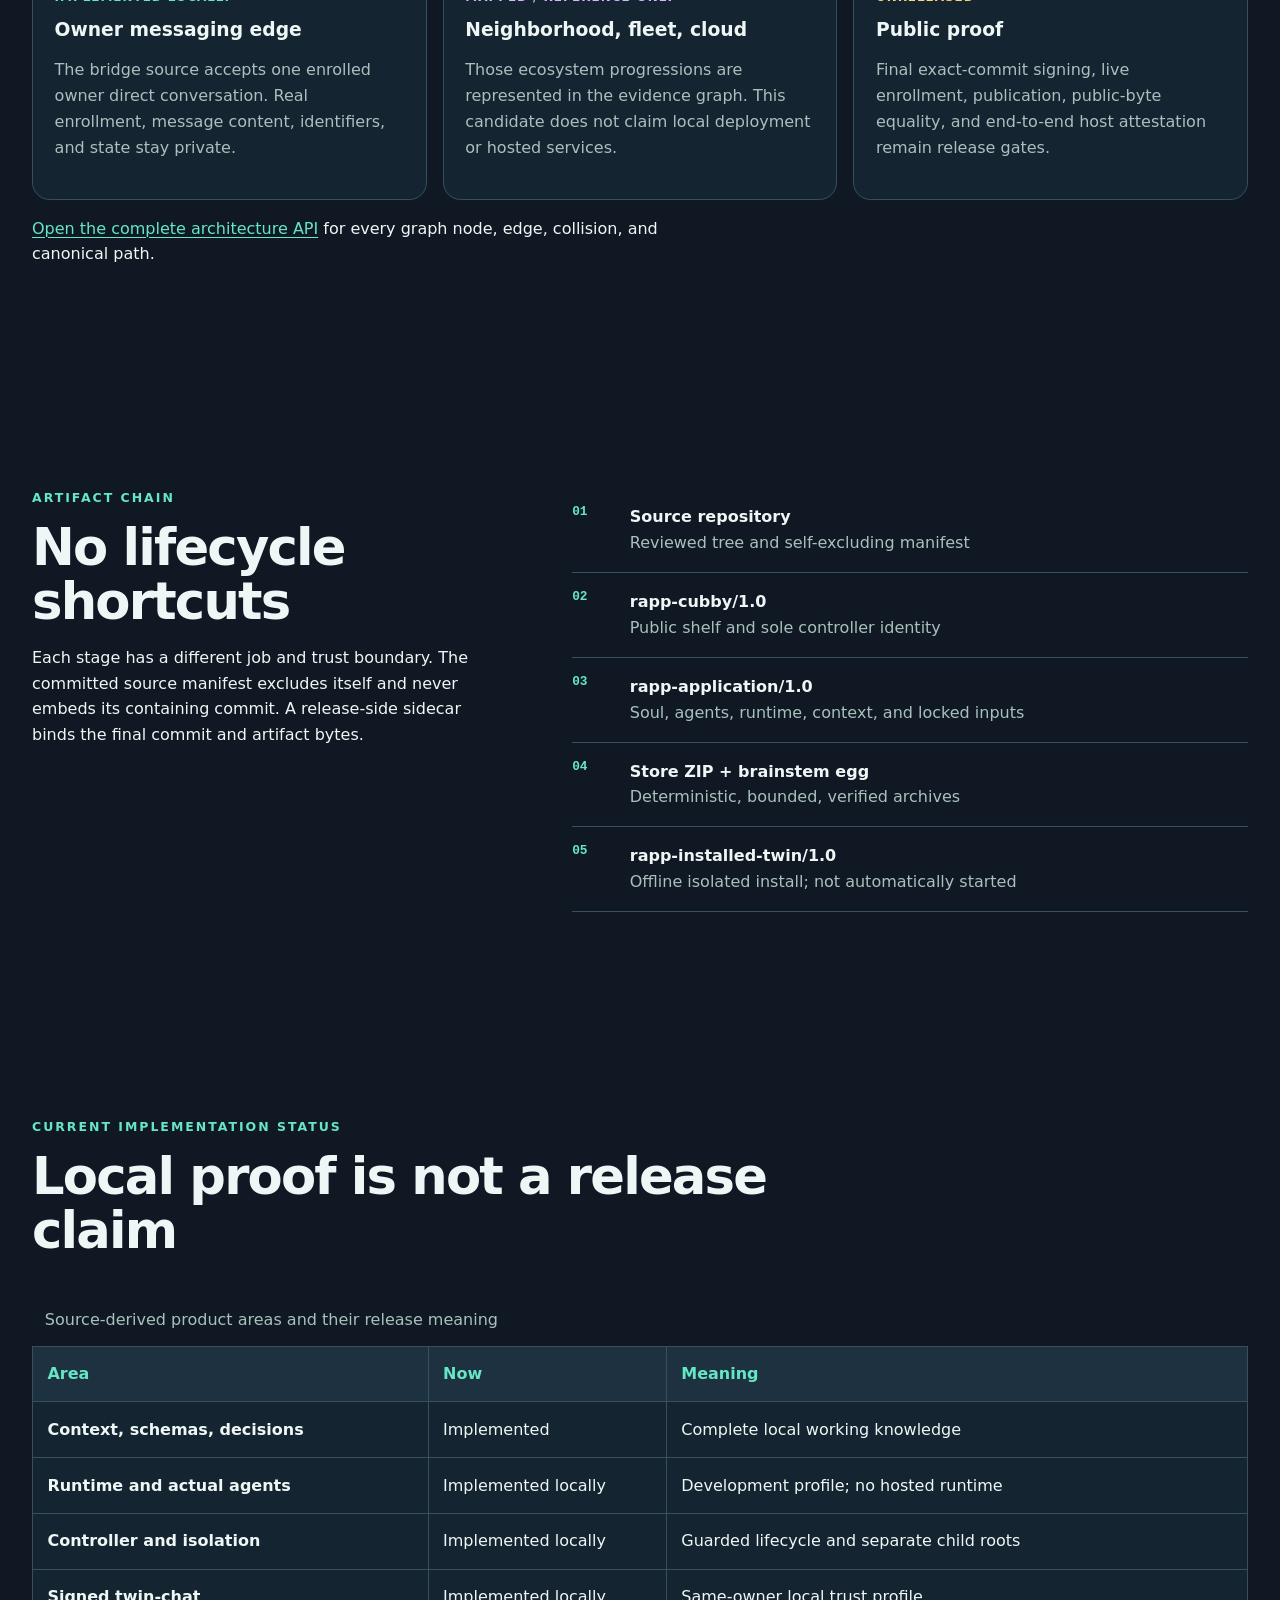
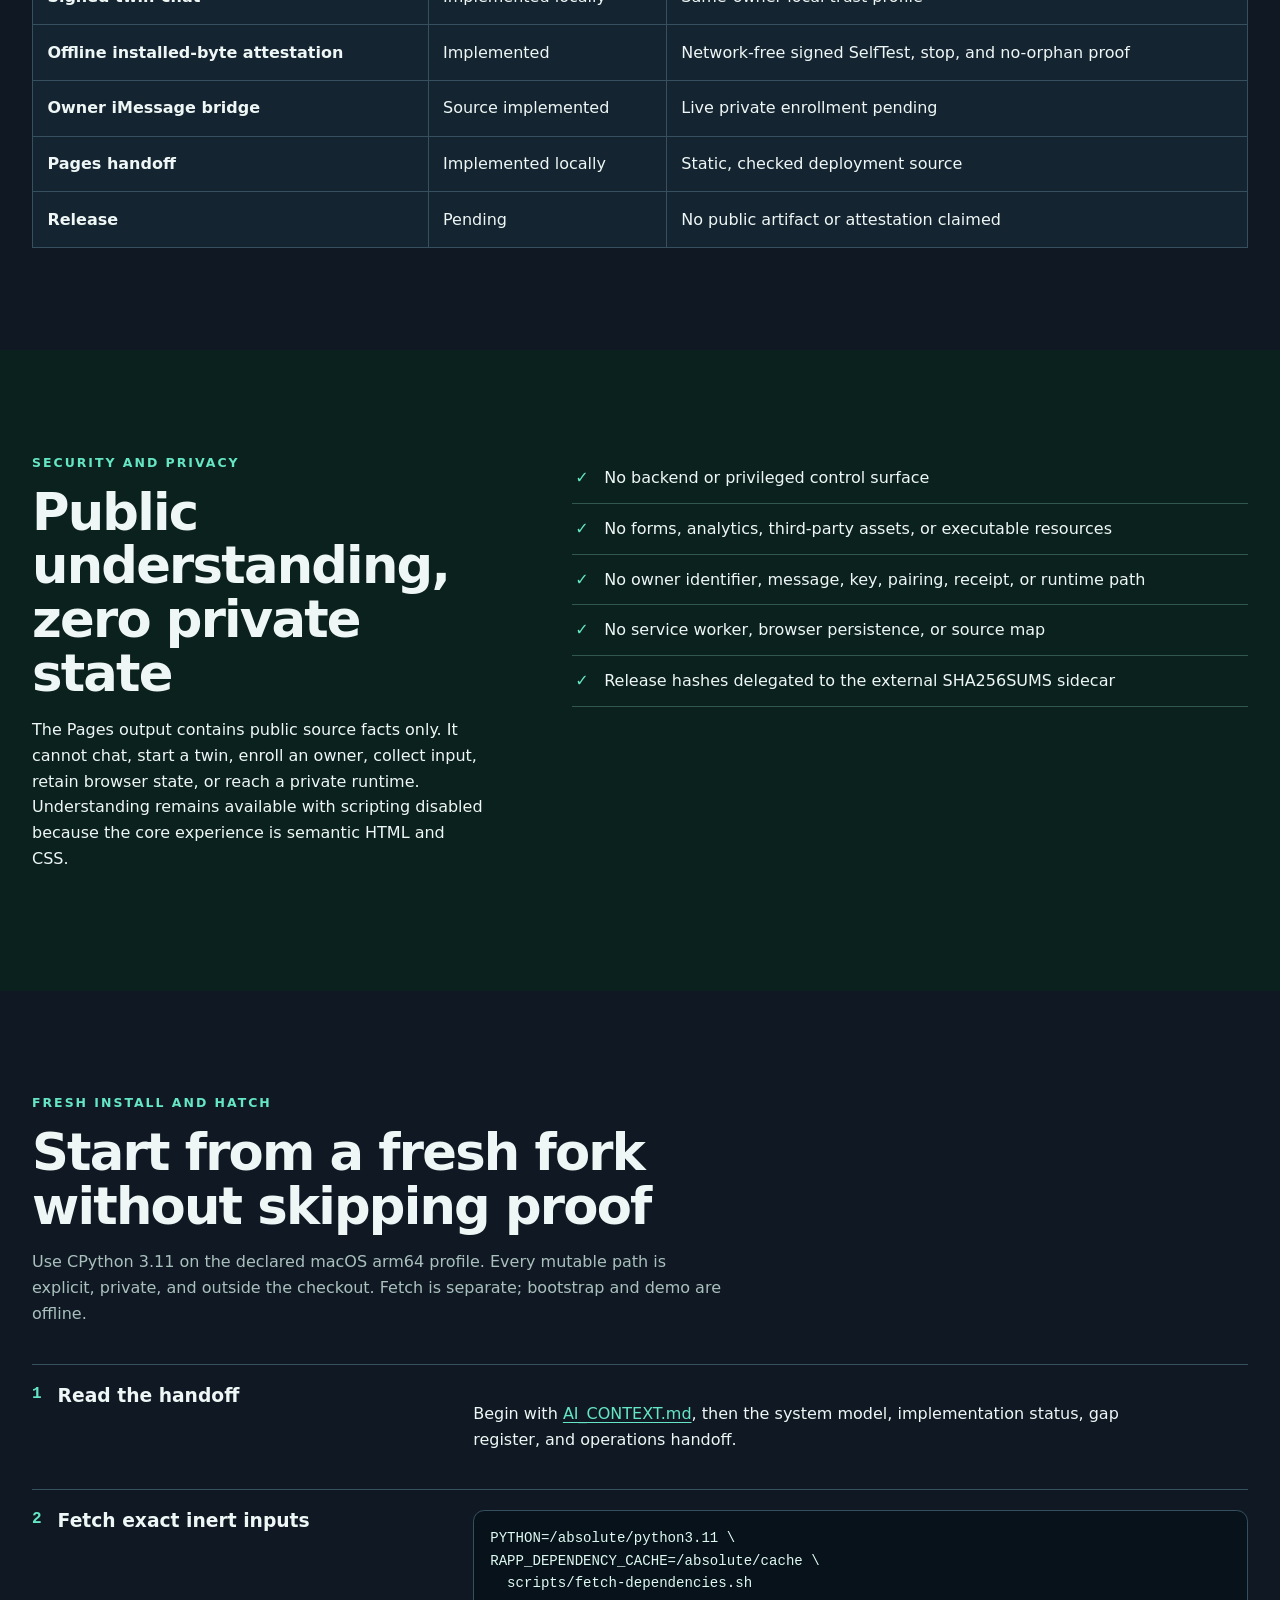
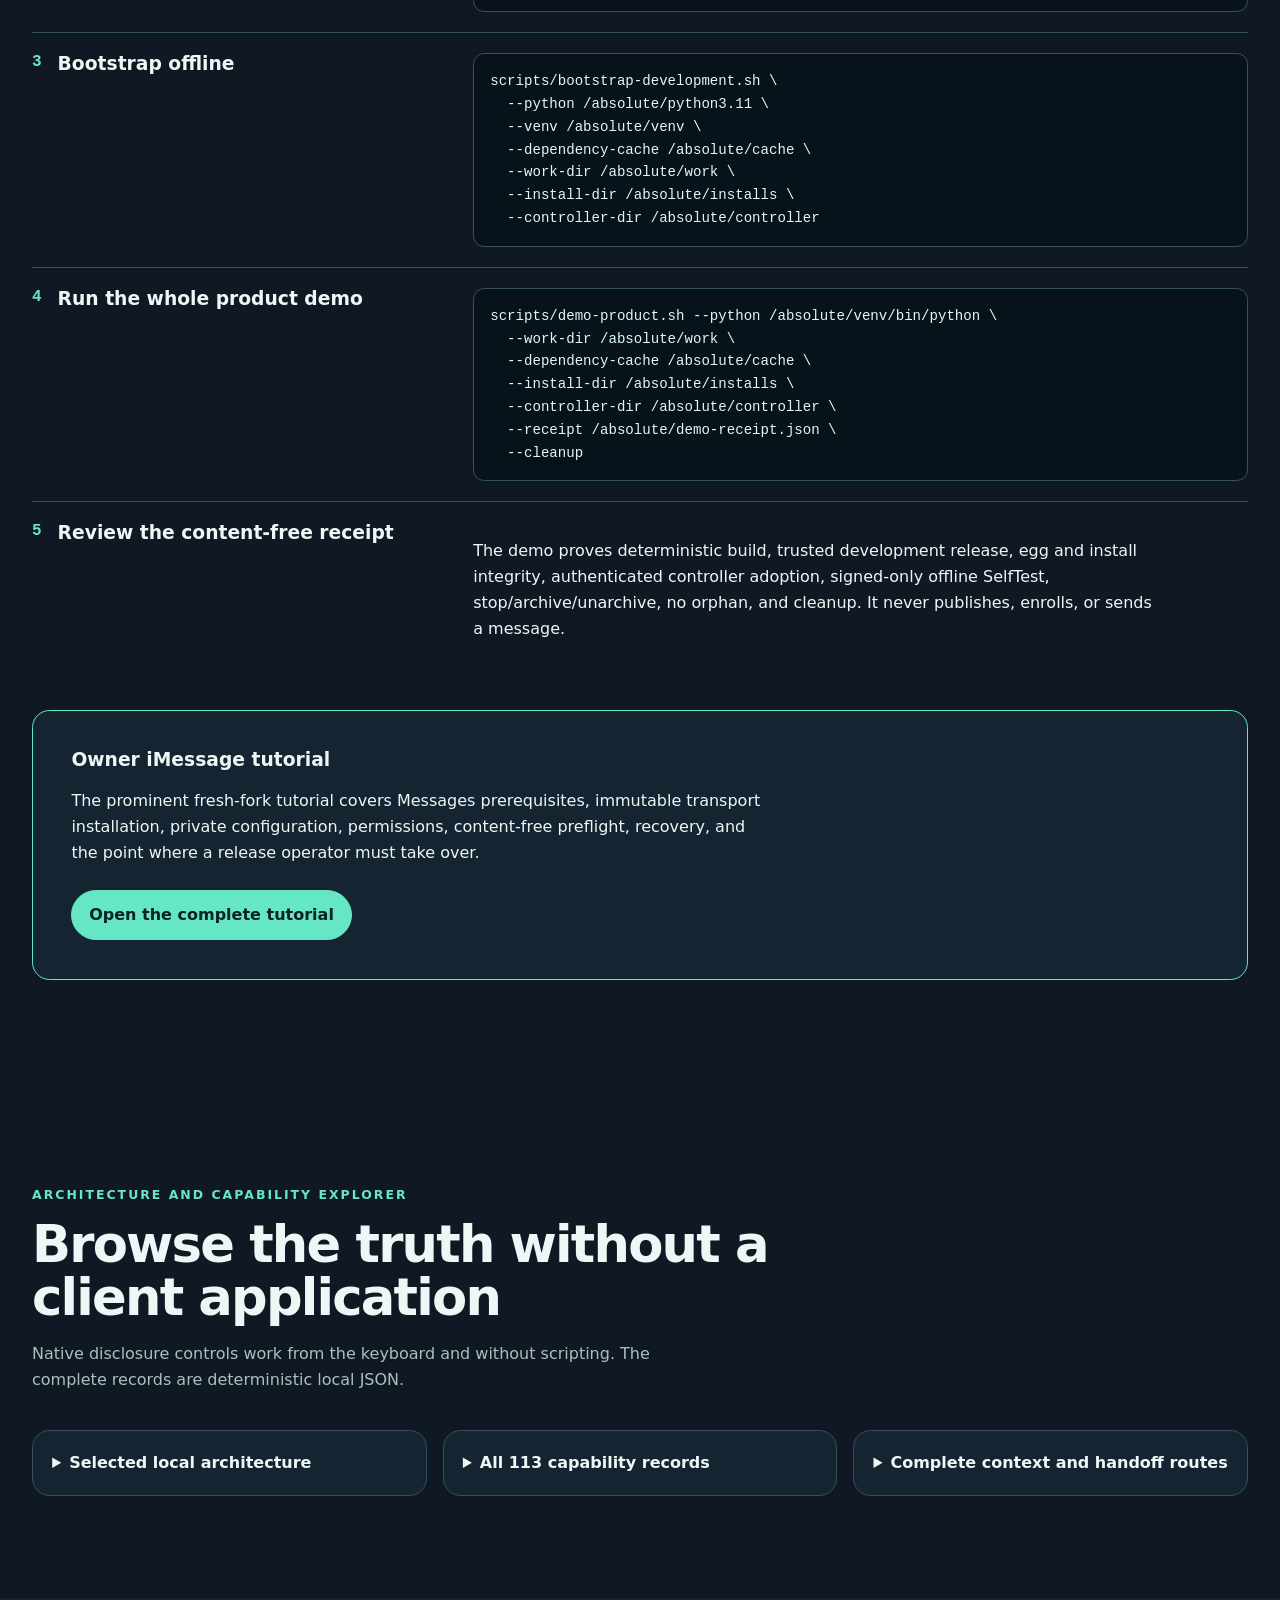
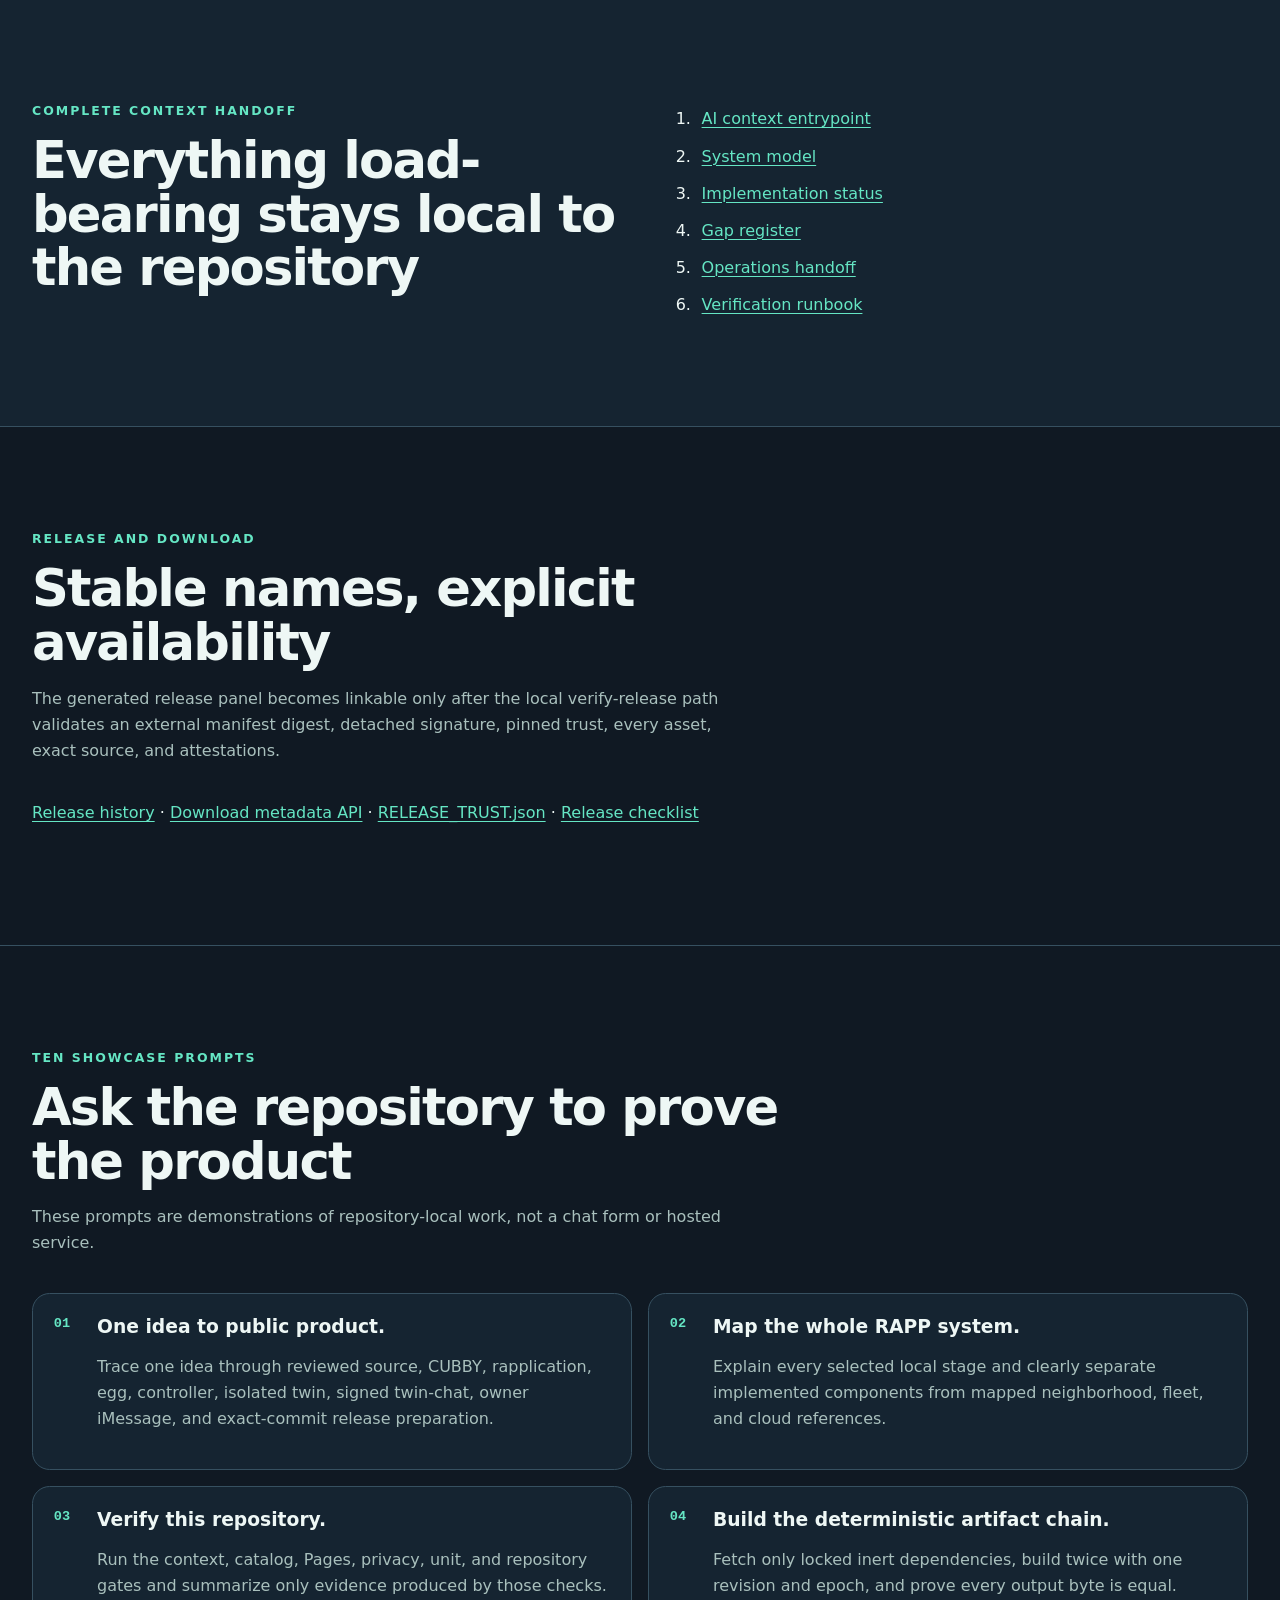
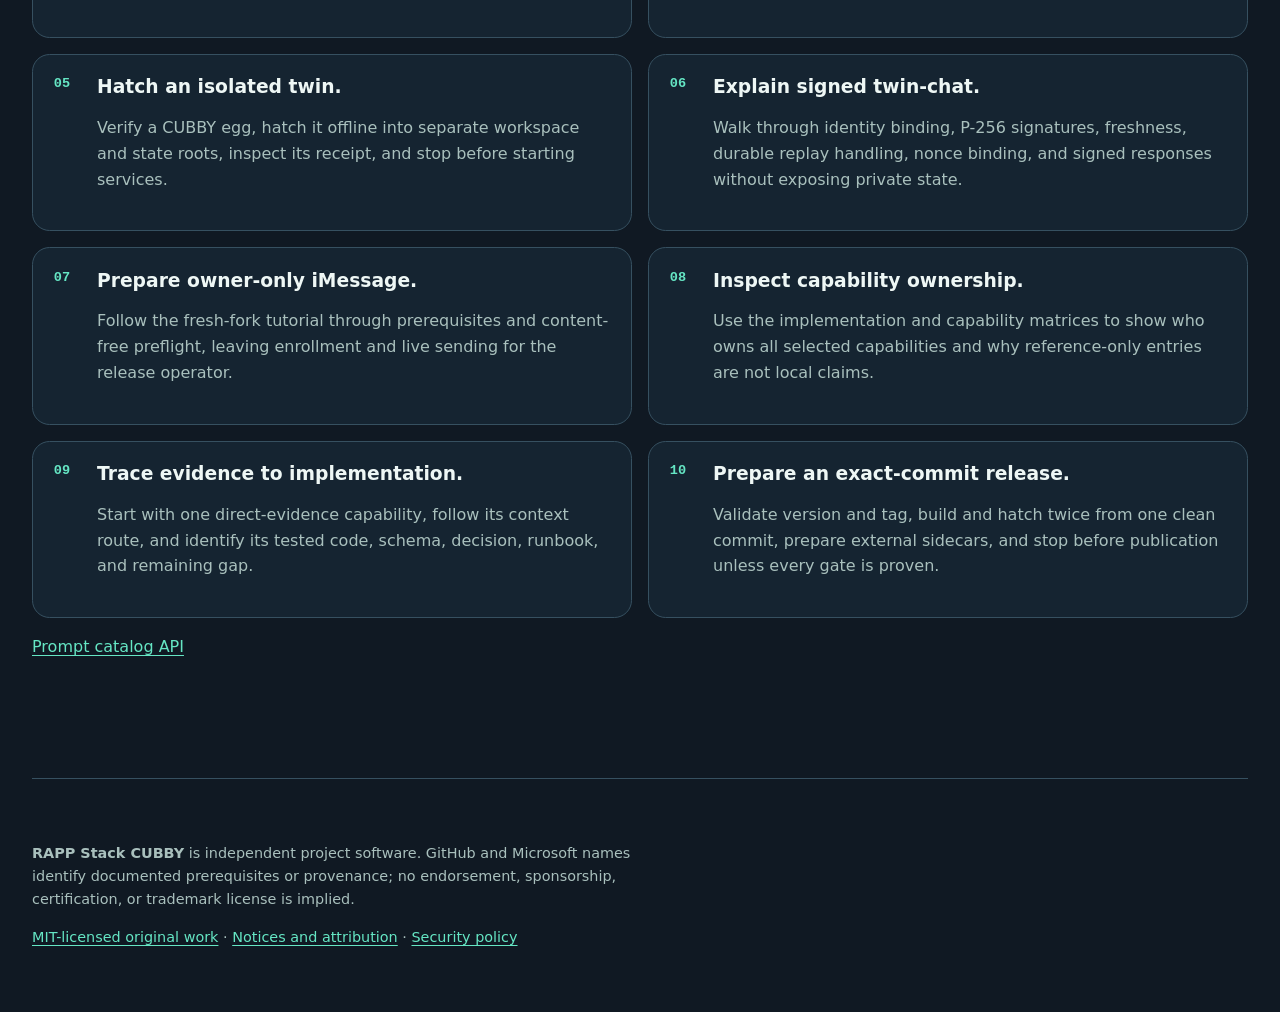
==== commit 6fcc58a6: "fix: allow cold runner child startup Co-authored-by: Copilot <223556219+Copilot@users.noreply.github" ====
--- a/docs/index.html
+++ b/docs/index.html
@@ -75,14 +75,14 @@
           <article><strong>113</strong><span>capabilities mapped</span></article>
           <article><strong>12</strong><span>actual agents</span></article>
           <article><strong>1</strong><span>streamable controller</span></article>
-          <article><strong>462</strong><span>test methods</span></article>
+          <article><strong>466</strong><span>test methods</span></article>
         </div>
         <p class="evidence-cutoff">Public account evidence cutoff:
           <time datetime="2026-07-13T08:57:20.399000Z">2026-07-13T08:57:20.399000Z</time>.
           The 307 audited public
           repositories exclude this separate local product node.</p>
         <div class="release-state pending" id="release-state">
-          <p class="eyebrow">Candidate 0.1.0rc8</p>
+          <p class="eyebrow">Candidate 0.1.0rc9</p>
           <h3>Release pending</h3>
           <p>No public artifact is claimed. Exact hashes will live only in the release-side SHA256SUMS asset.</p>
           <ul class="download-list">
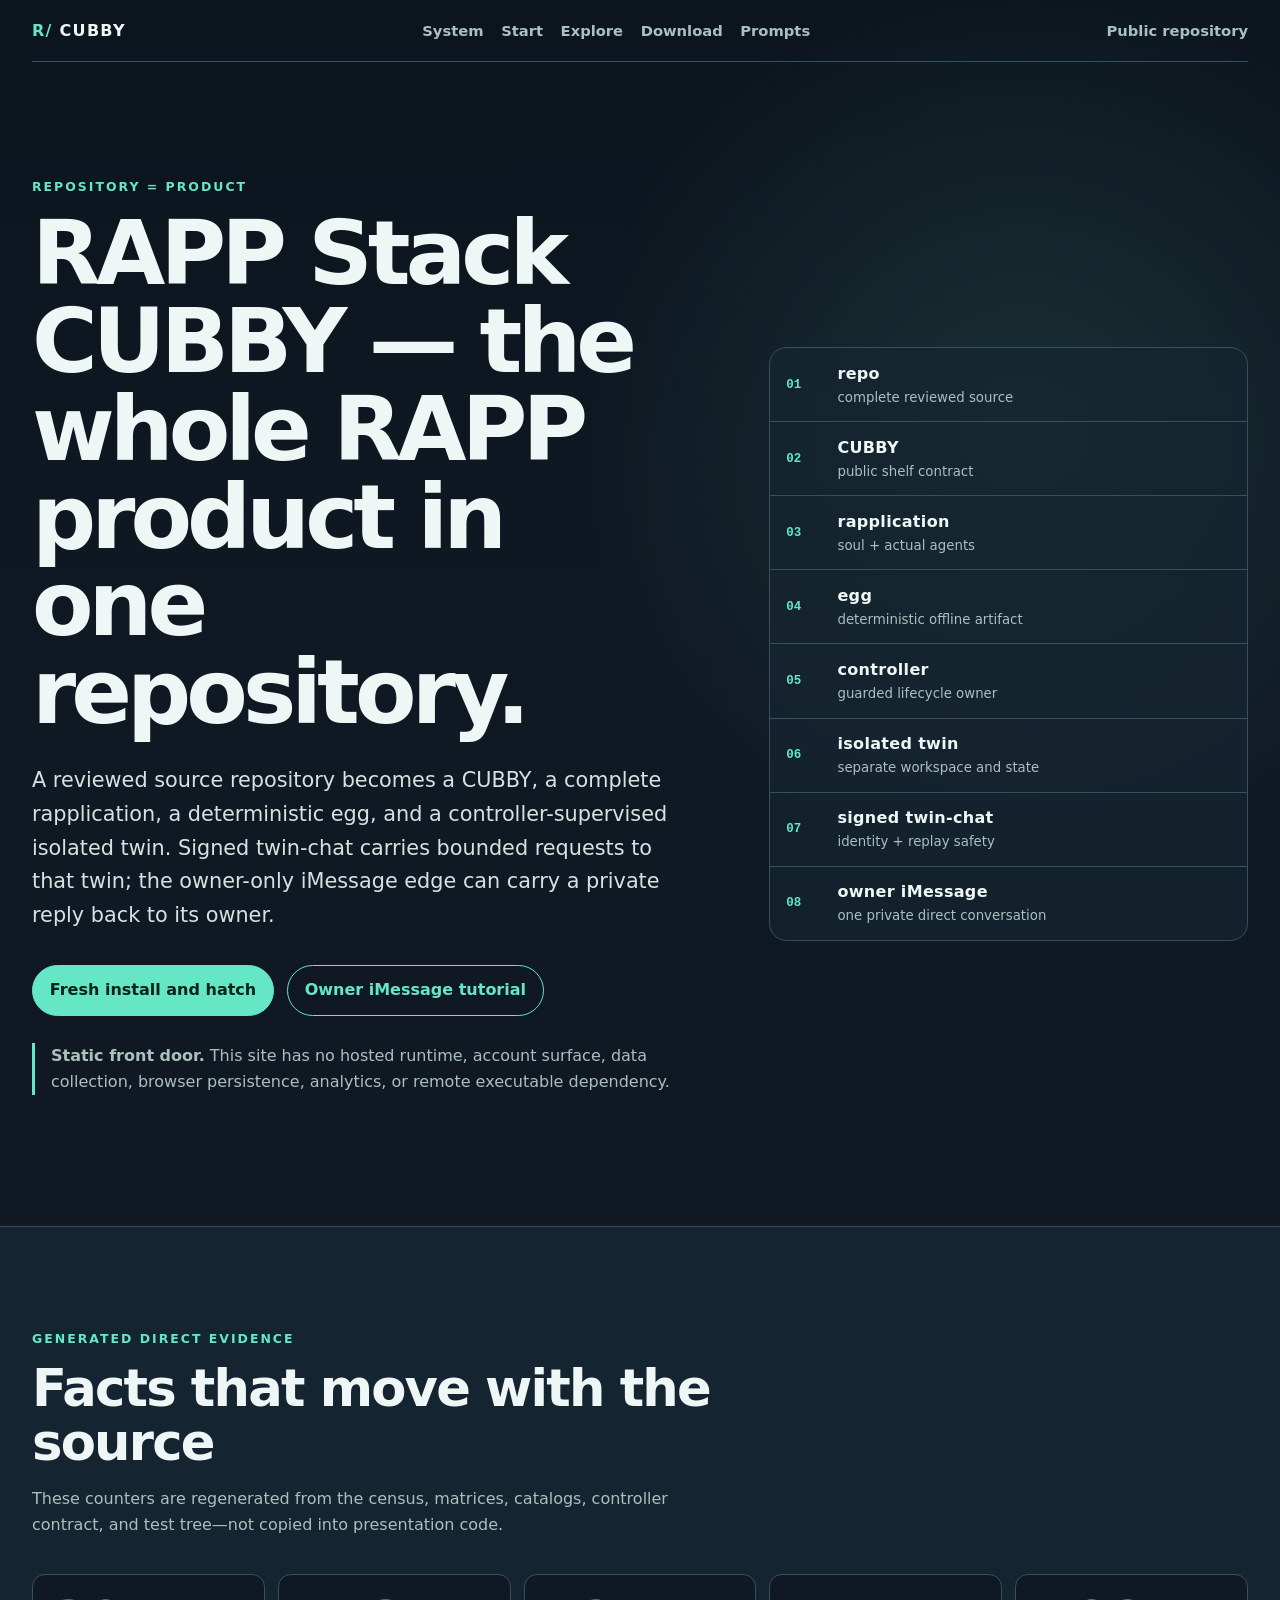
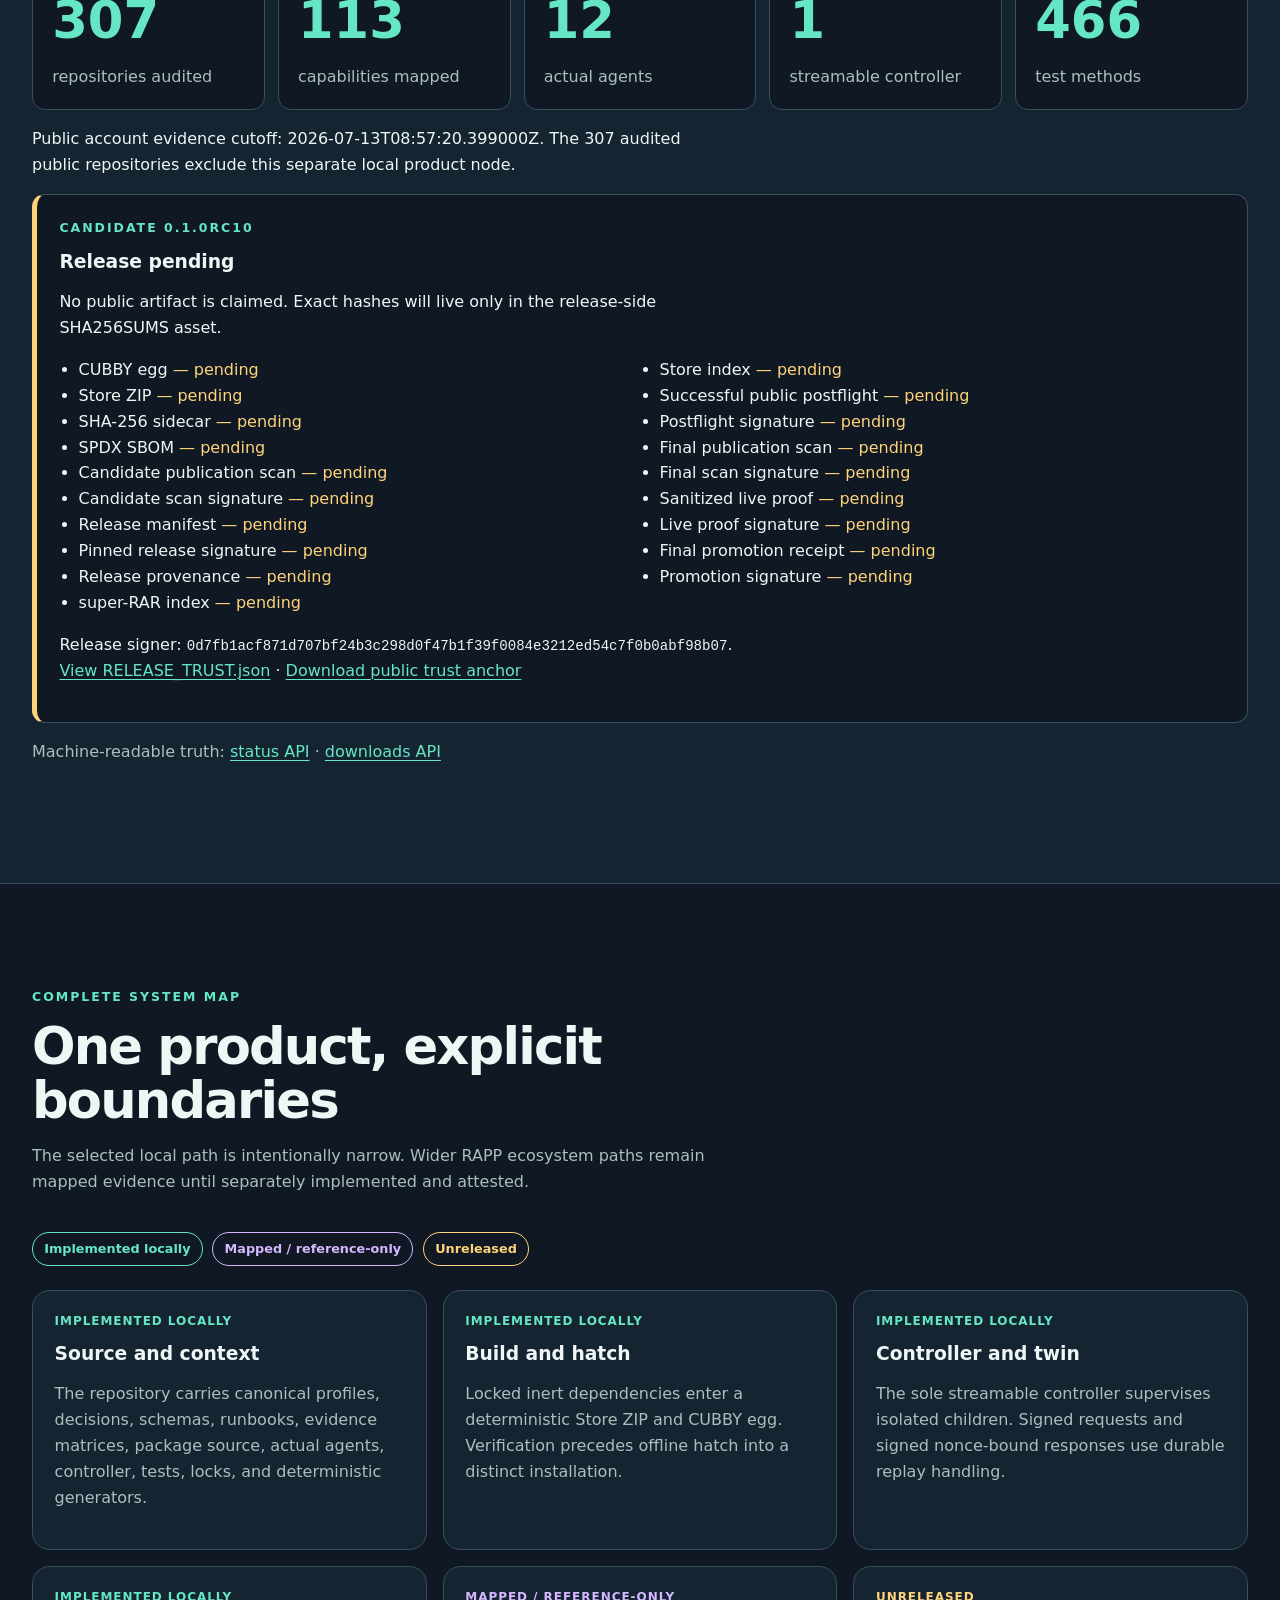
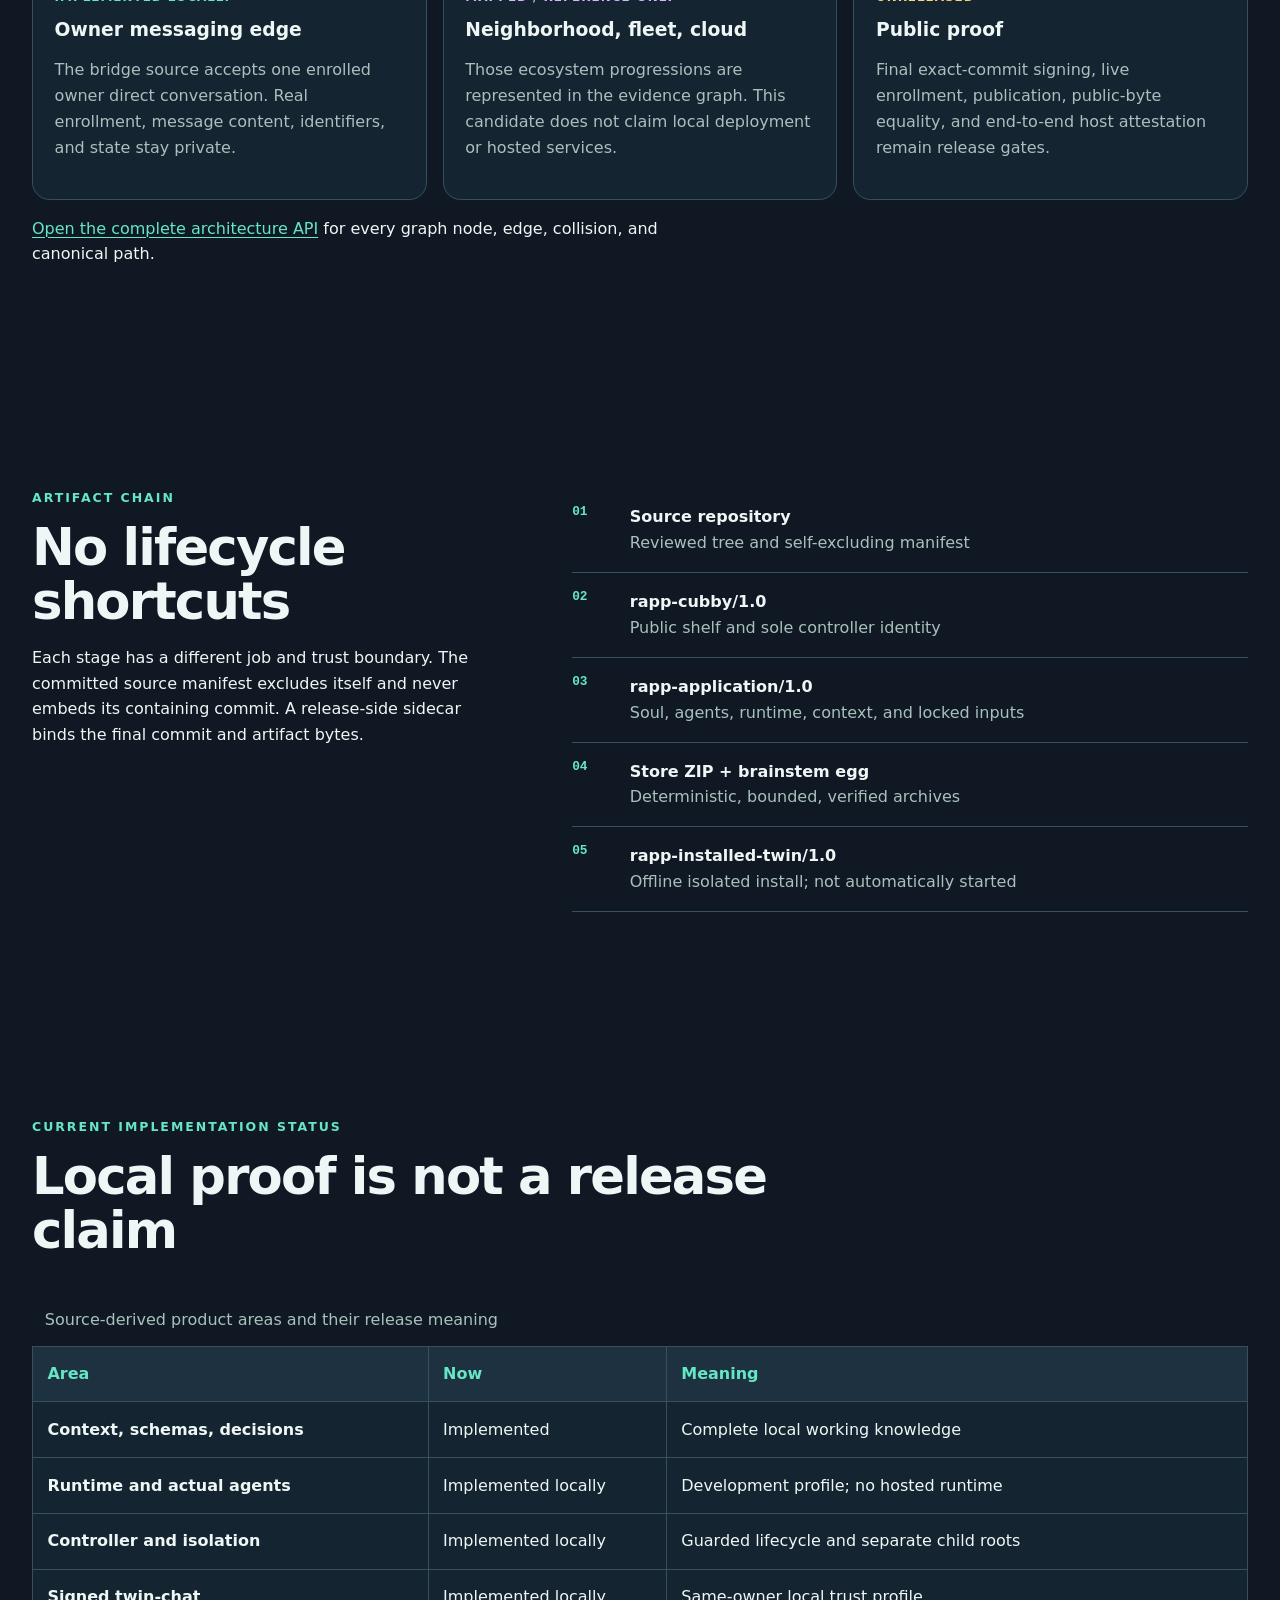
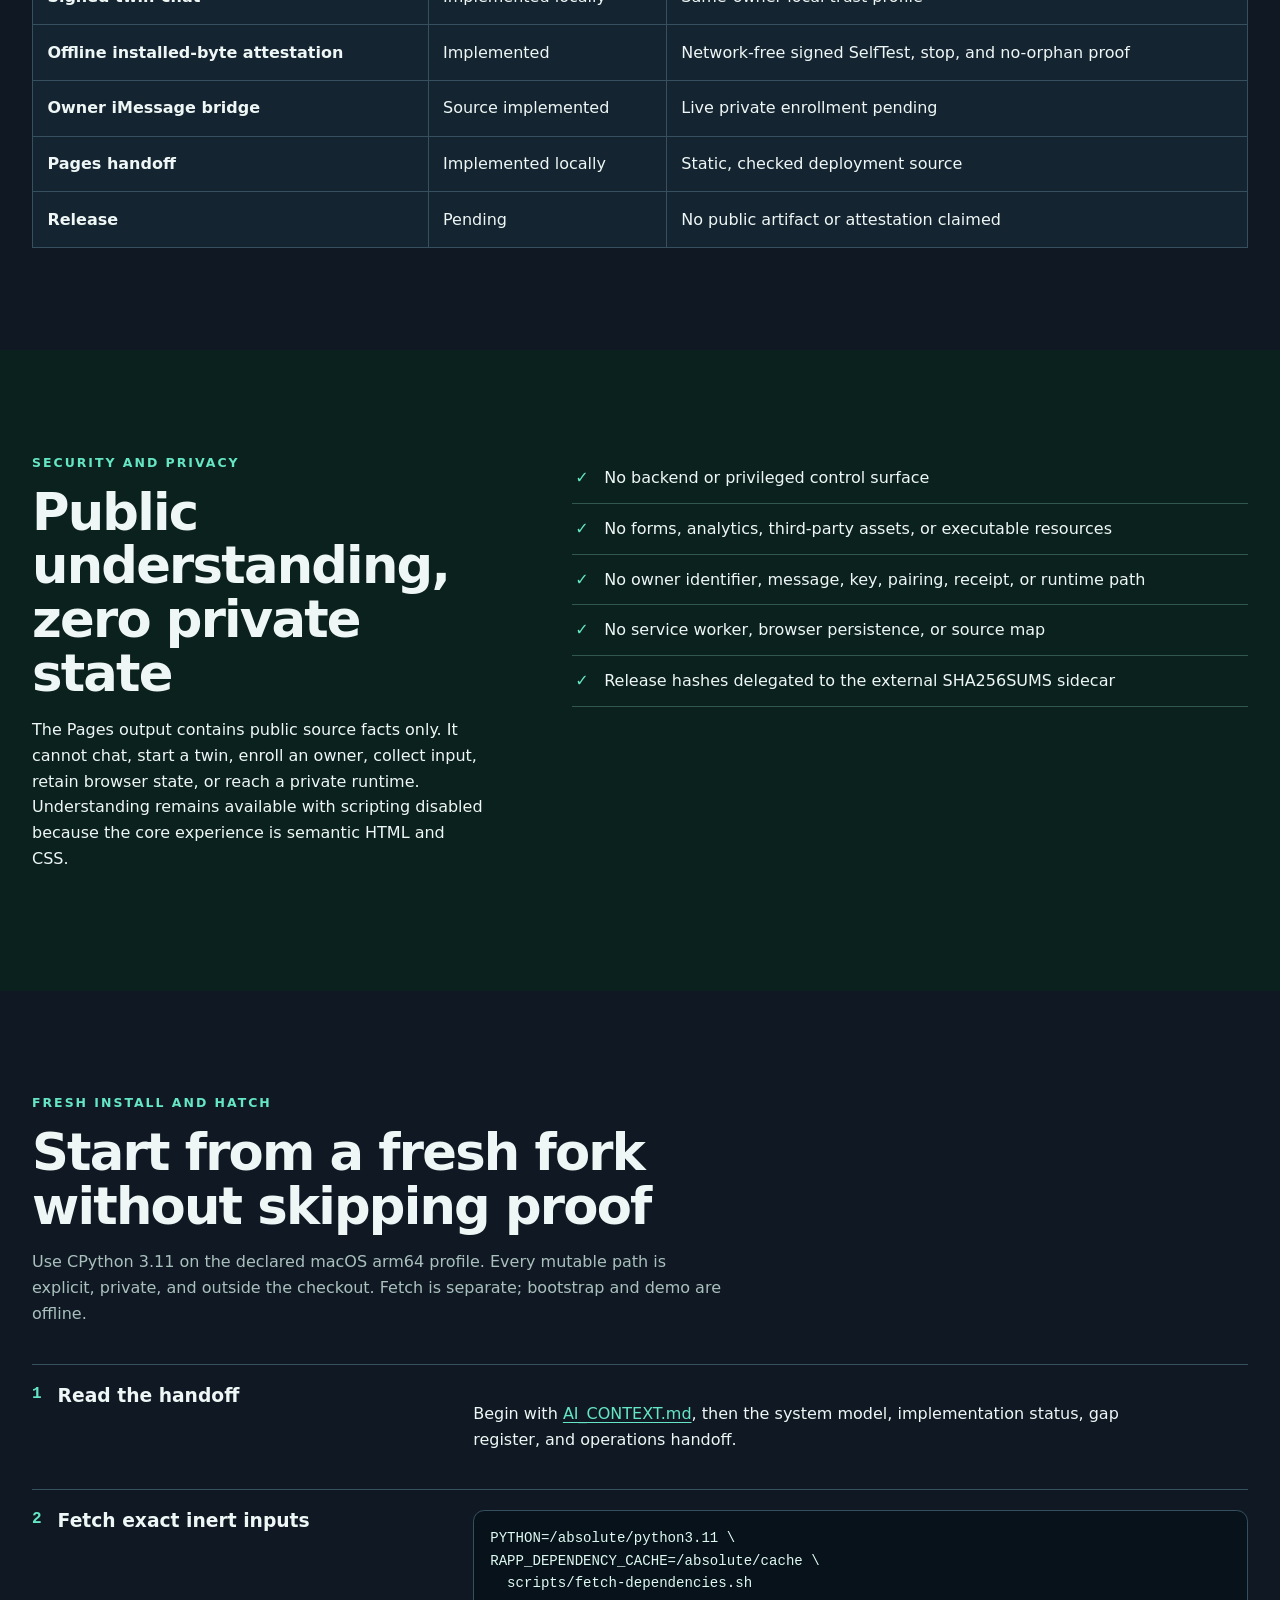
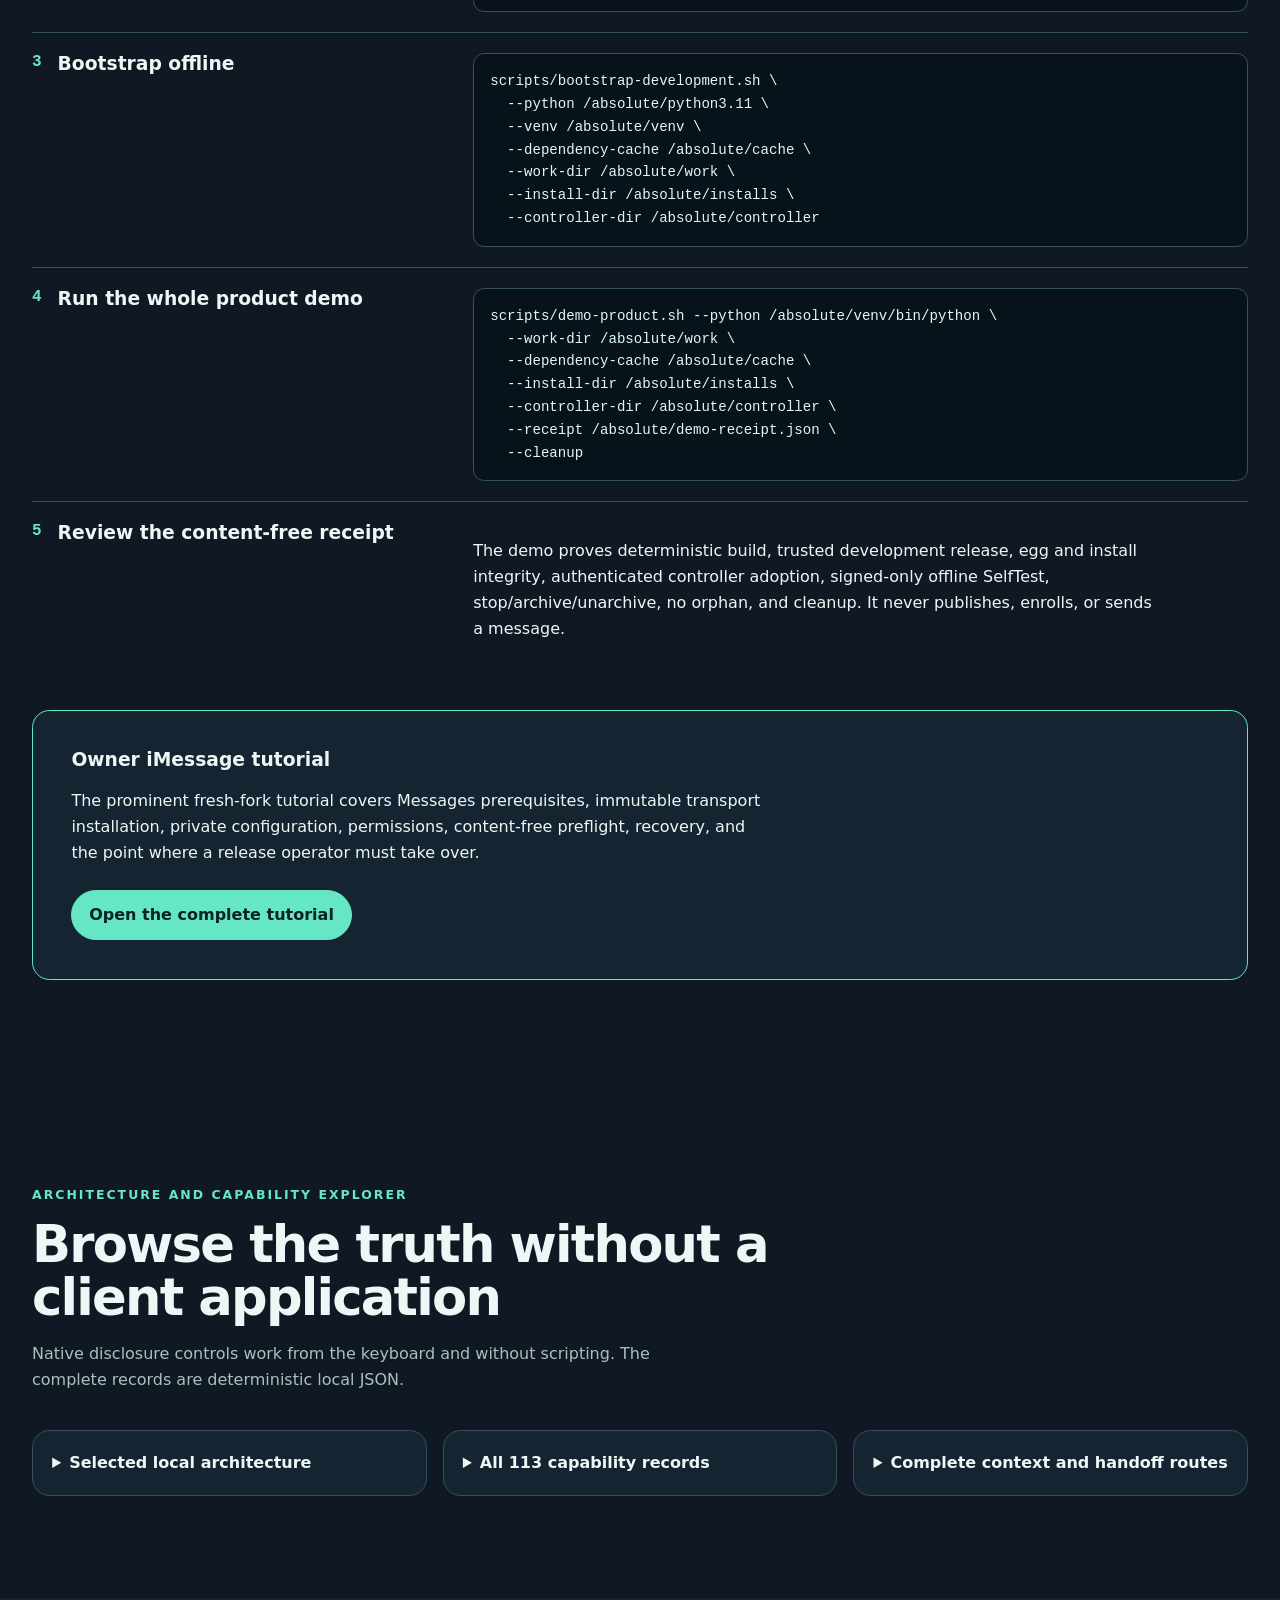
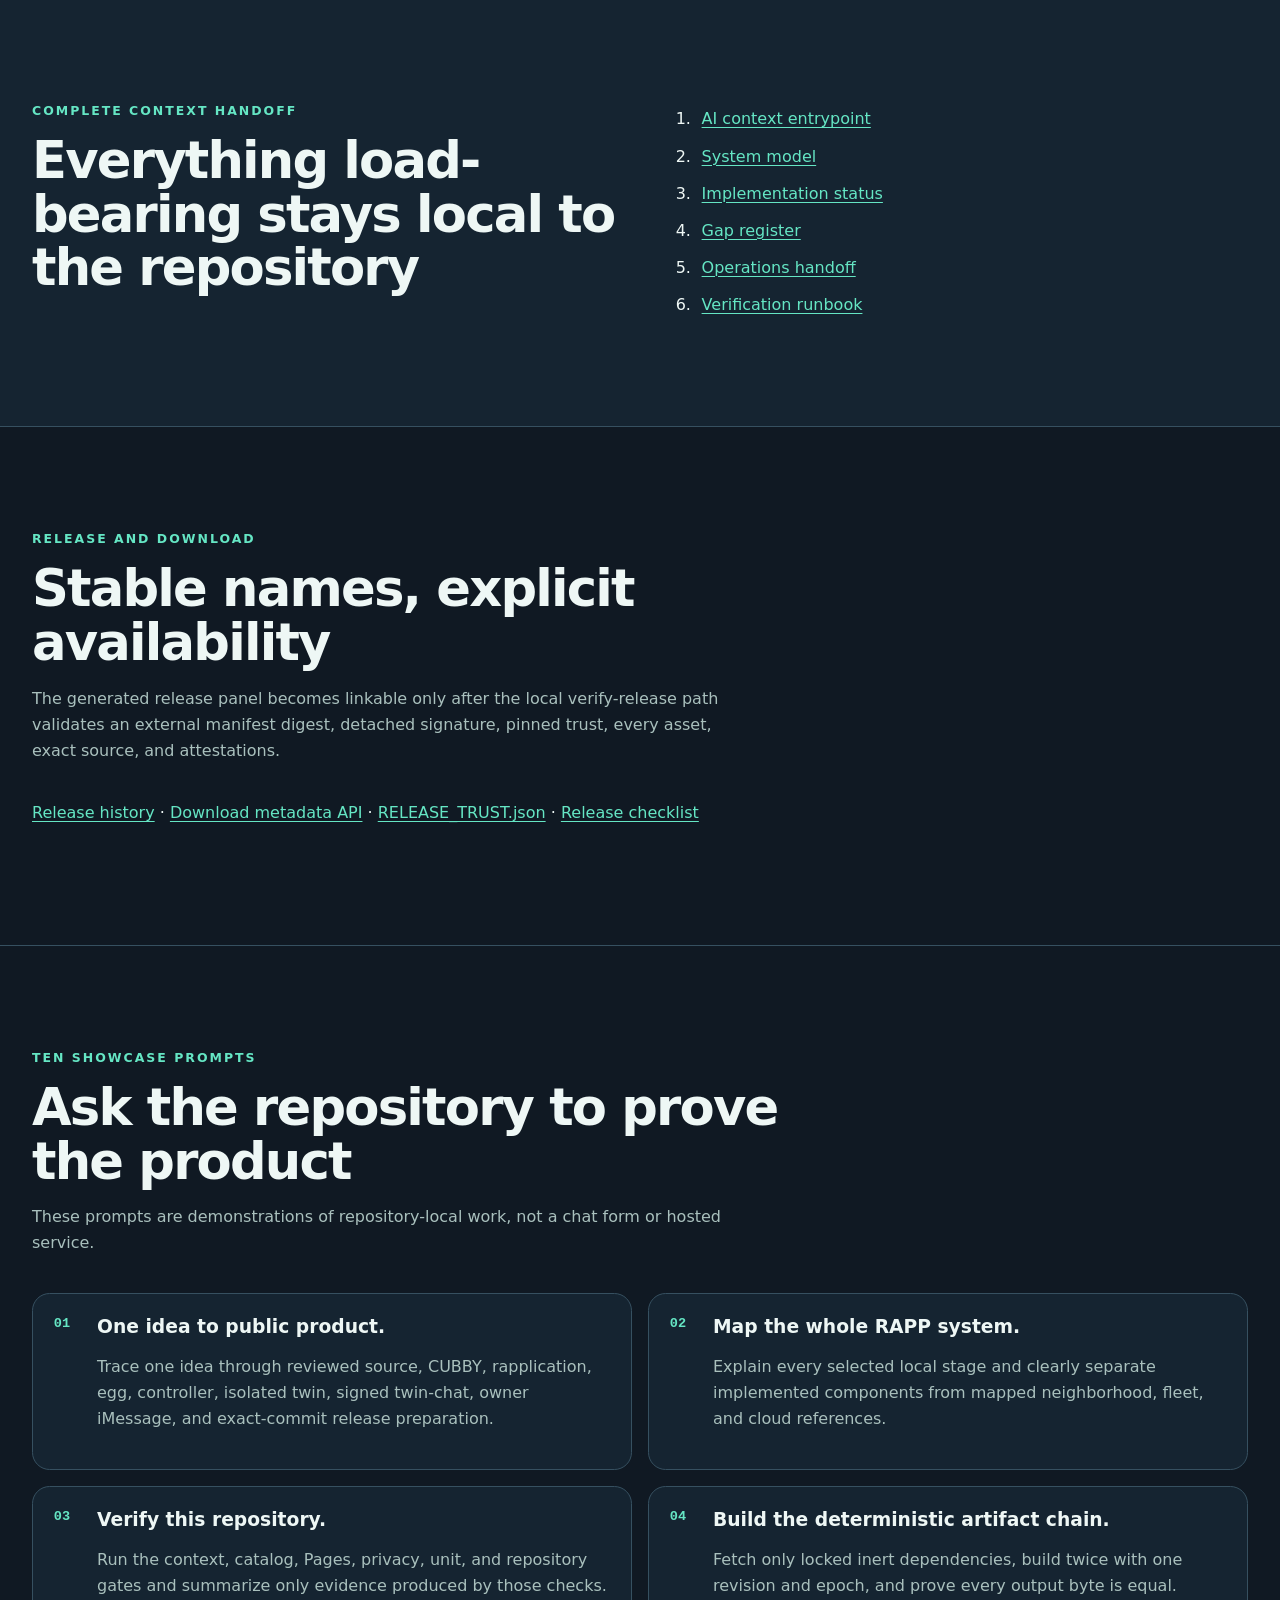
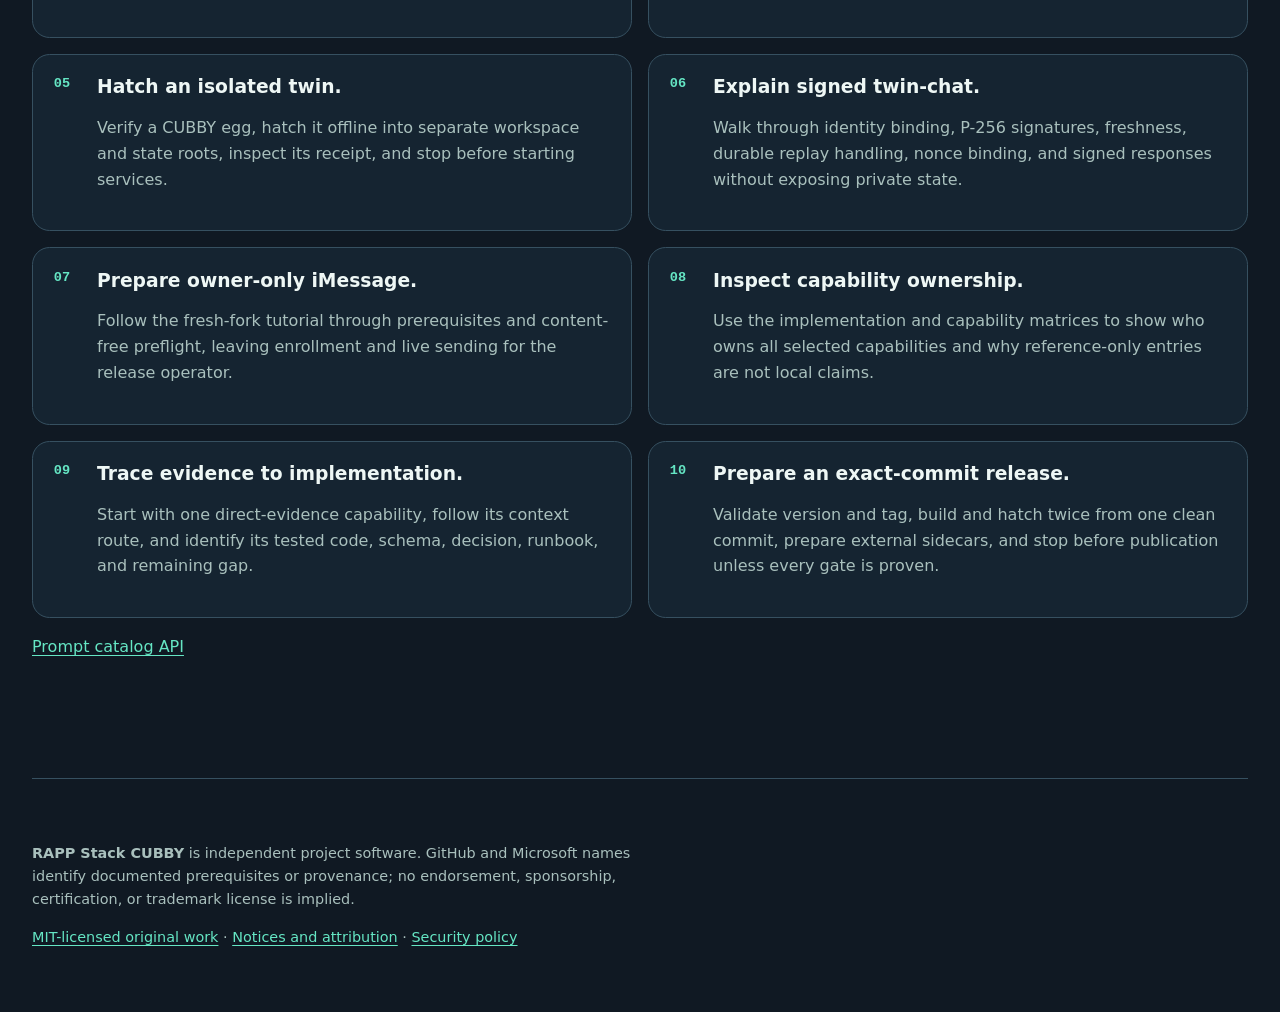
==== commit 4d8a02b1: "fix: use attestation Python before runner probe Preserve static installed-runtime verification while" ====
--- a/docs/index.html
+++ b/docs/index.html
@@ -82,7 +82,7 @@
           The 307 audited public
           repositories exclude this separate local product node.</p>
         <div class="release-state pending" id="release-state">
-          <p class="eyebrow">Candidate 0.1.0rc9</p>
+          <p class="eyebrow">Candidate 0.1.0rc10</p>
           <h3>Release pending</h3>
           <p>No public artifact is claimed. Exact hashes will live only in the release-side SHA256SUMS asset.</p>
           <ul class="download-list">
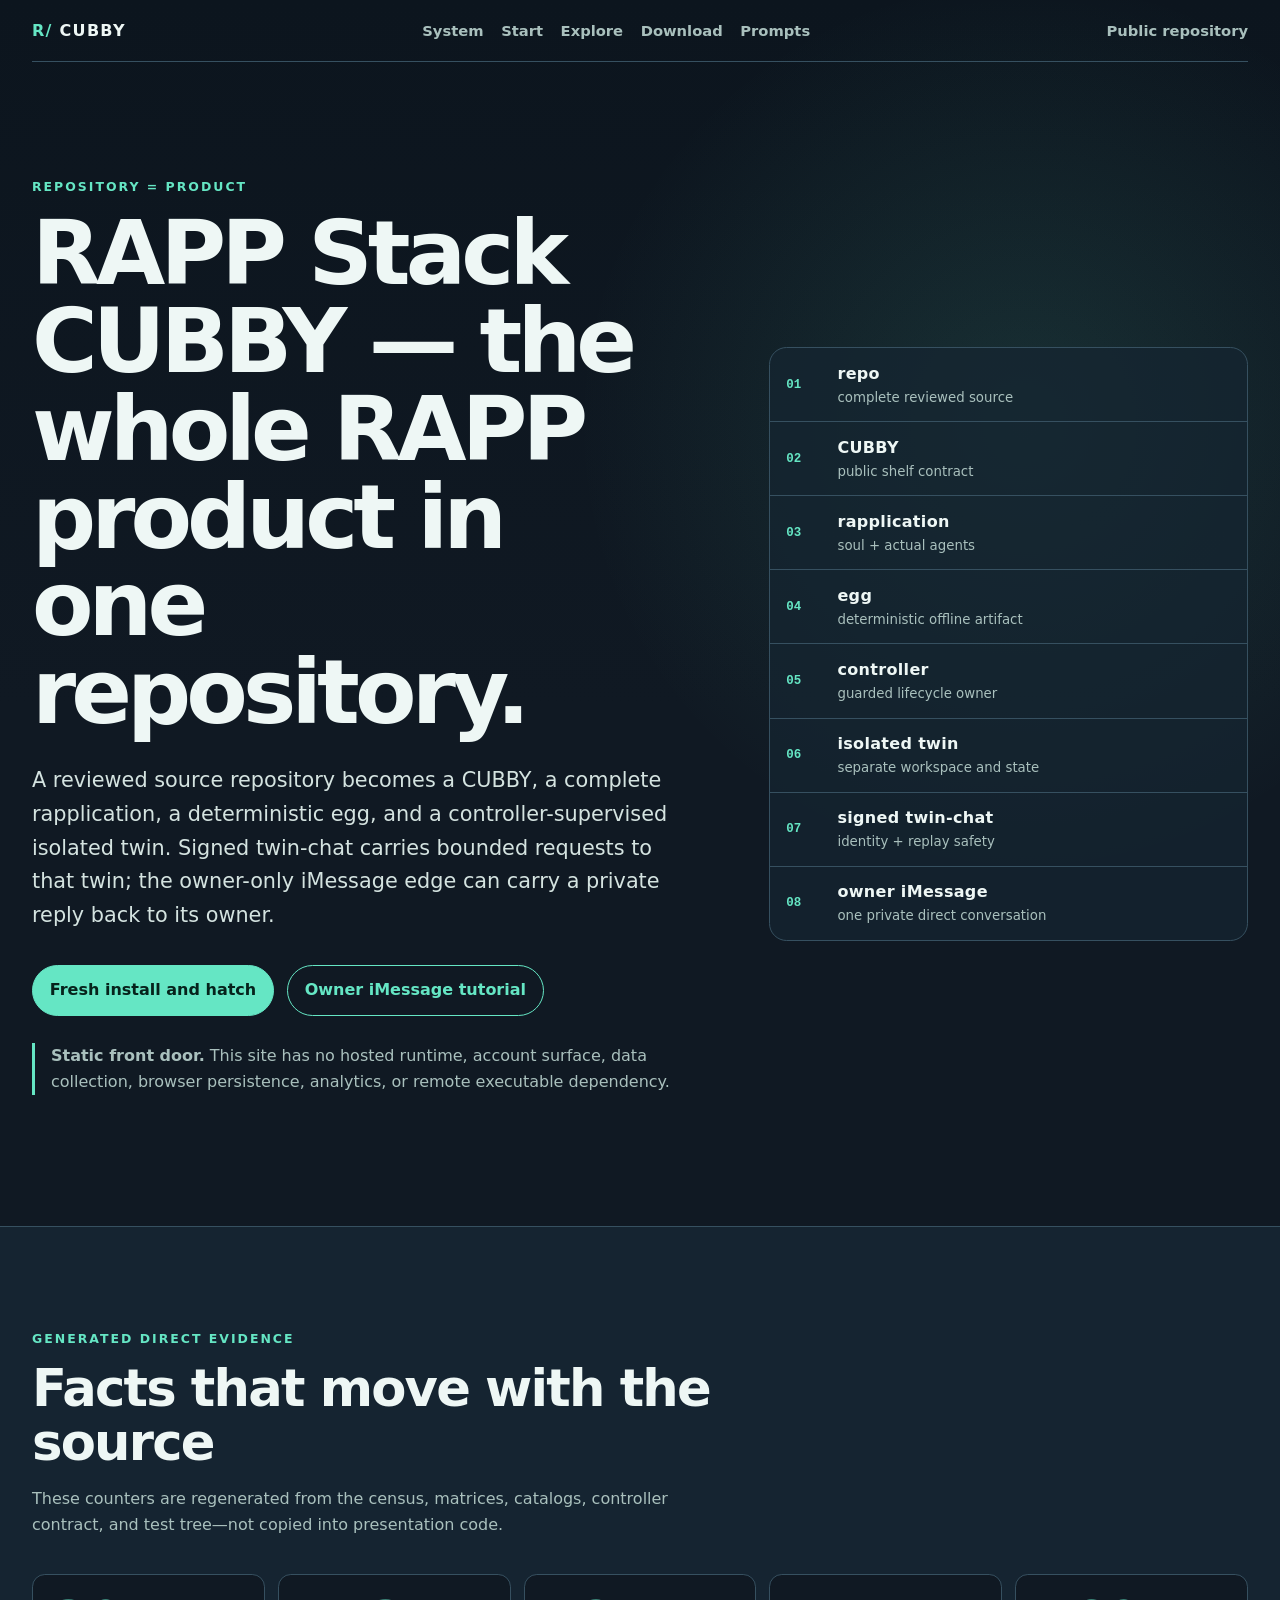
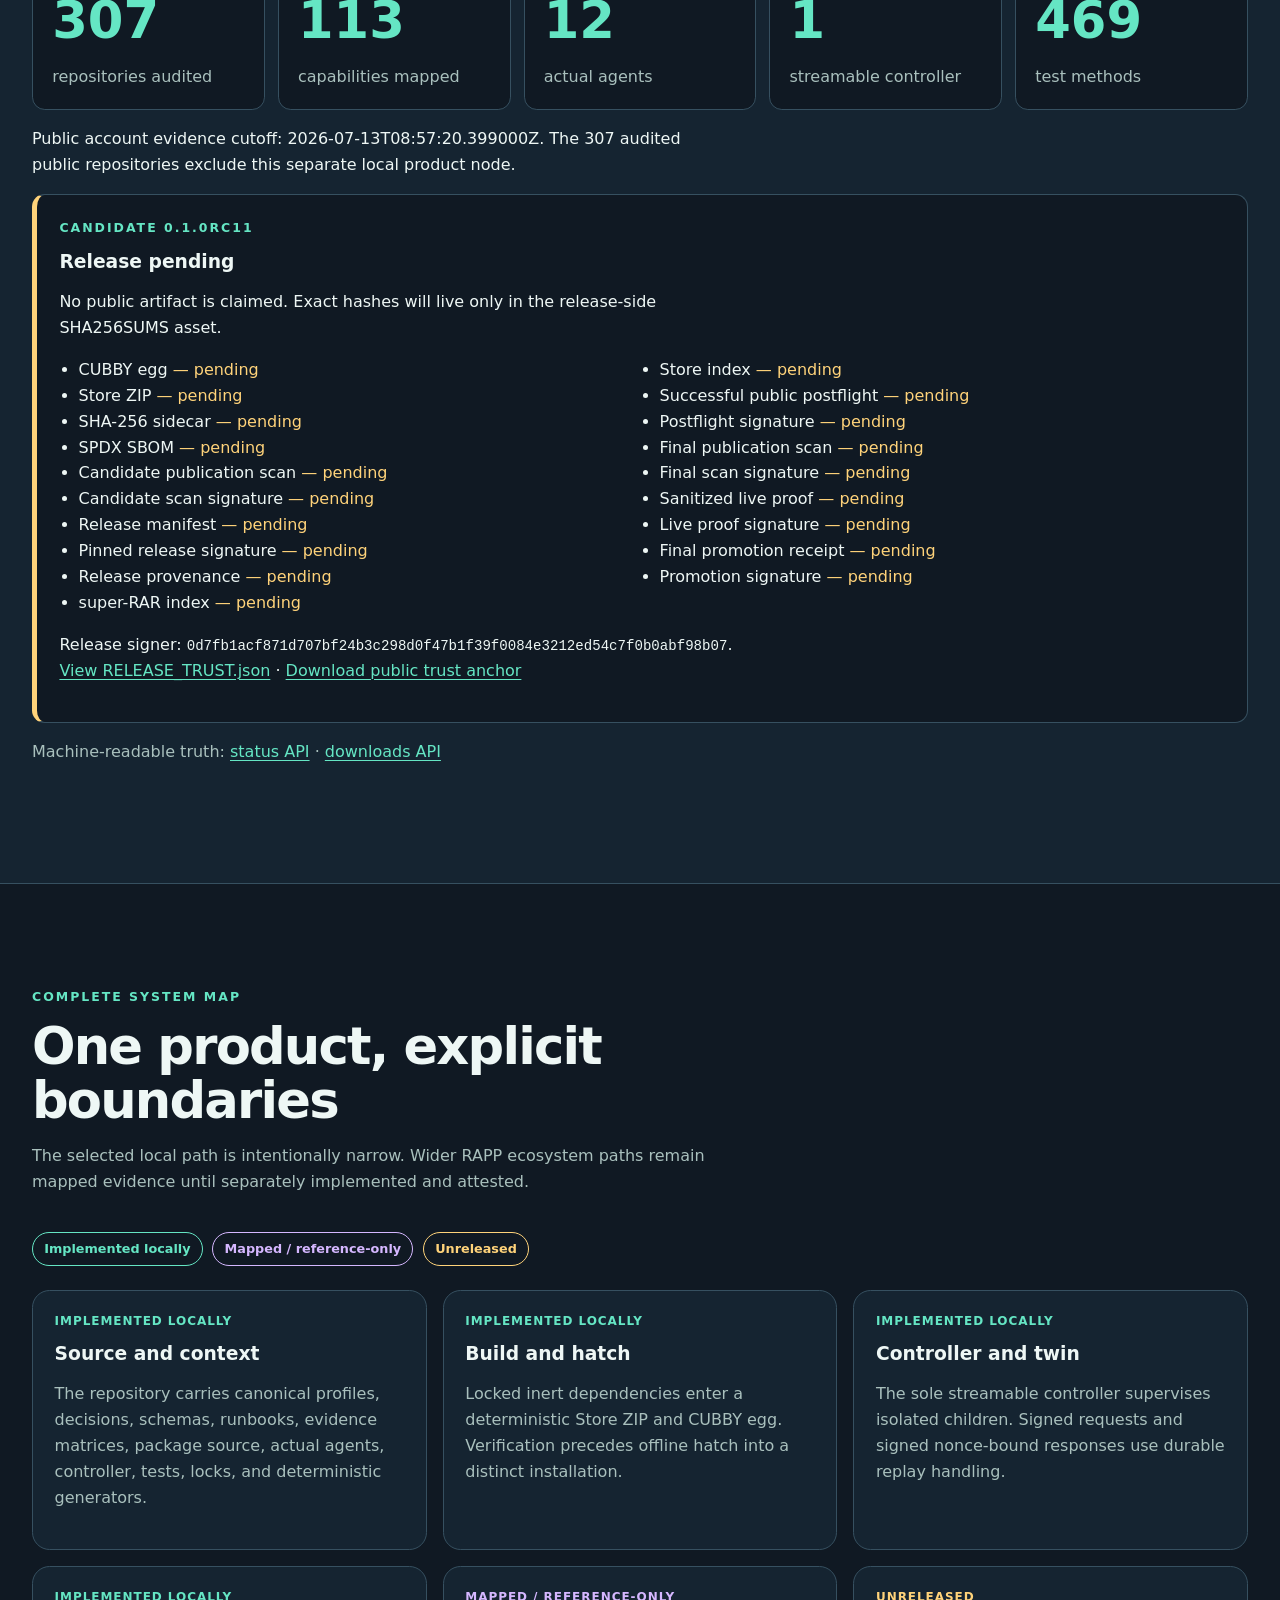
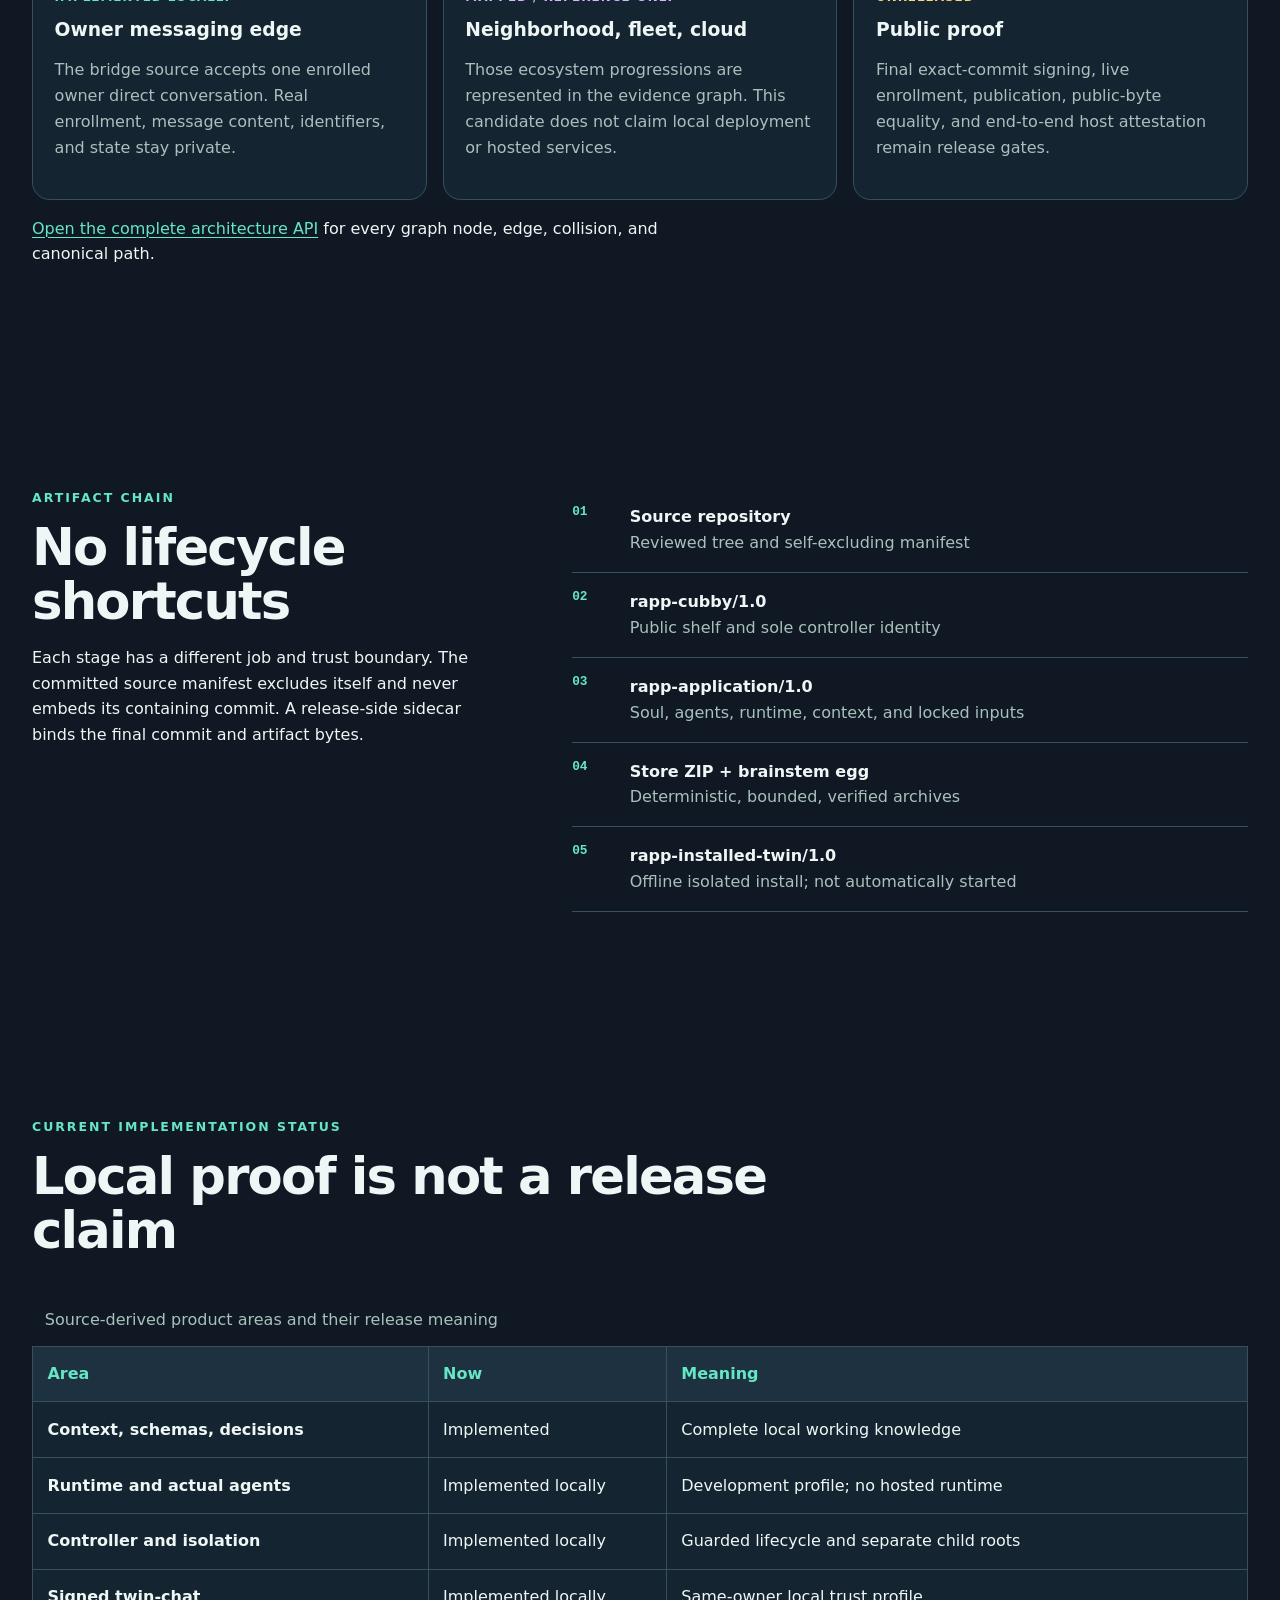
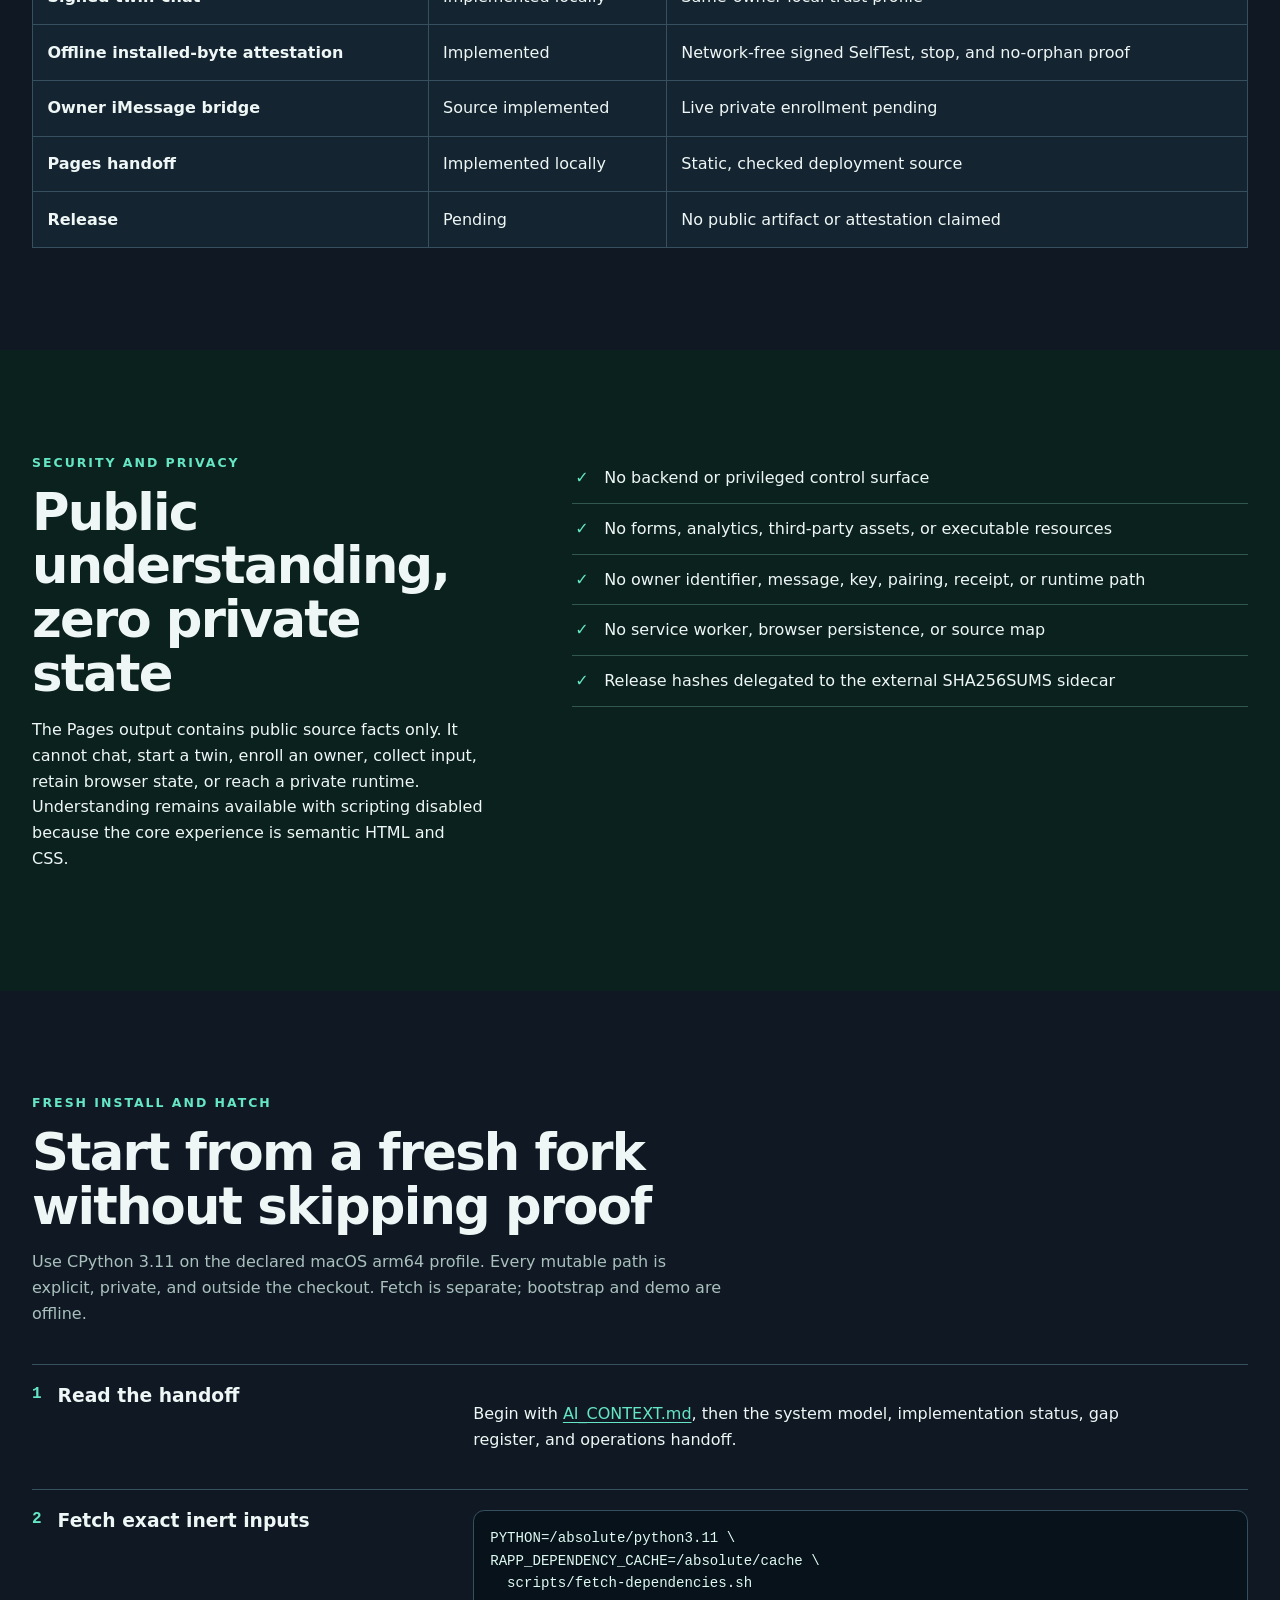
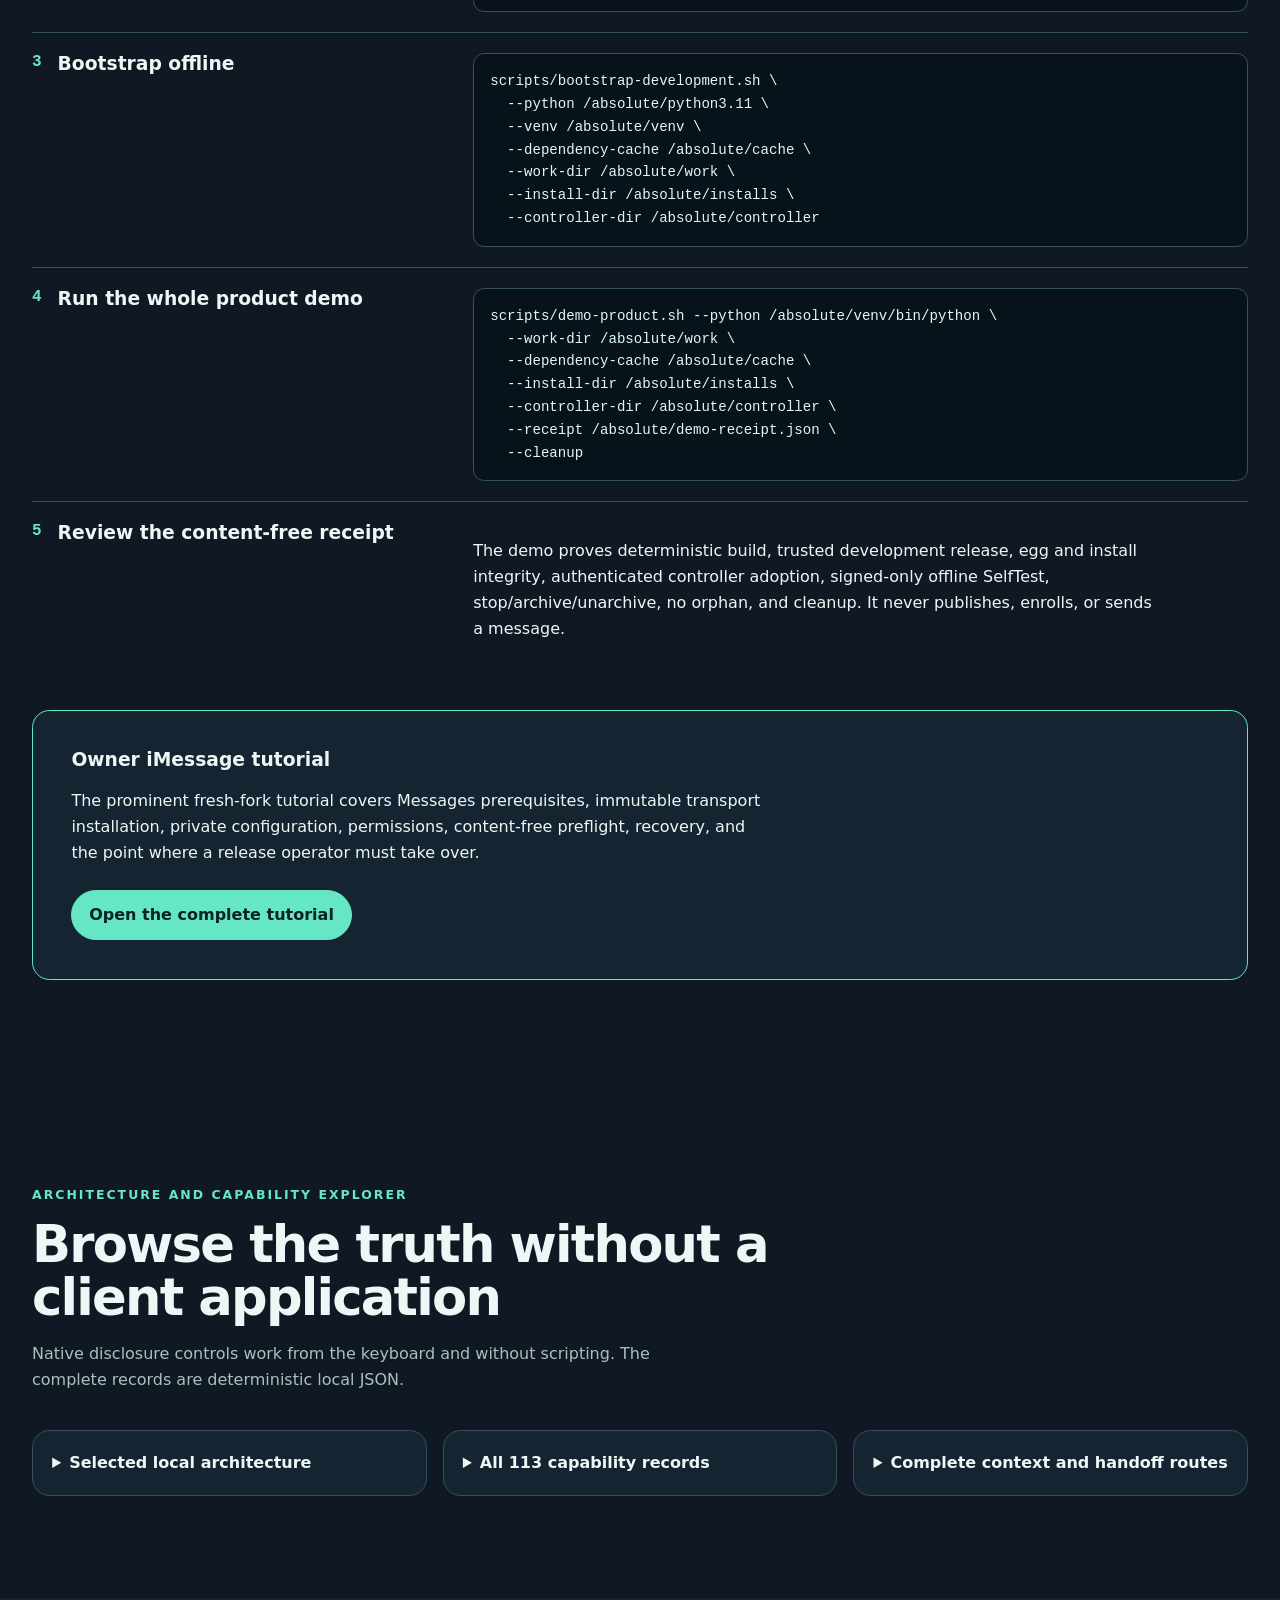
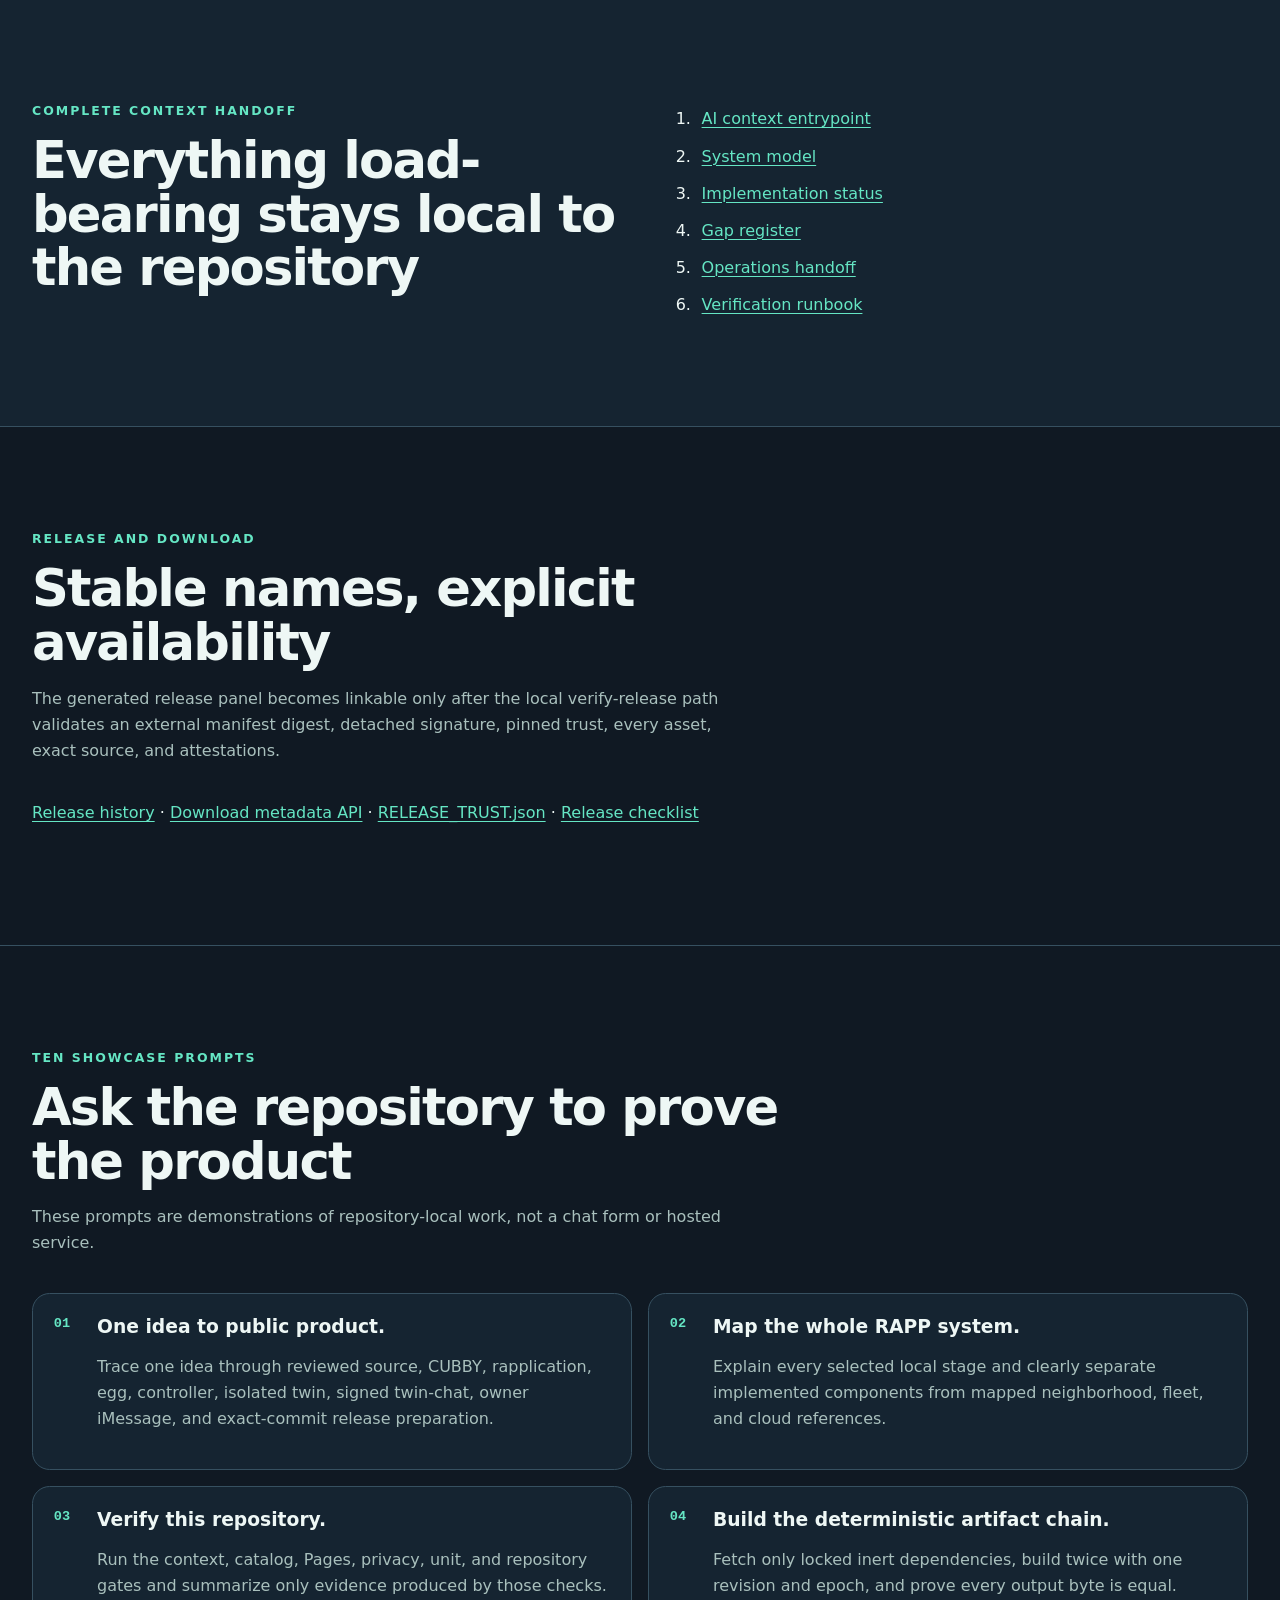
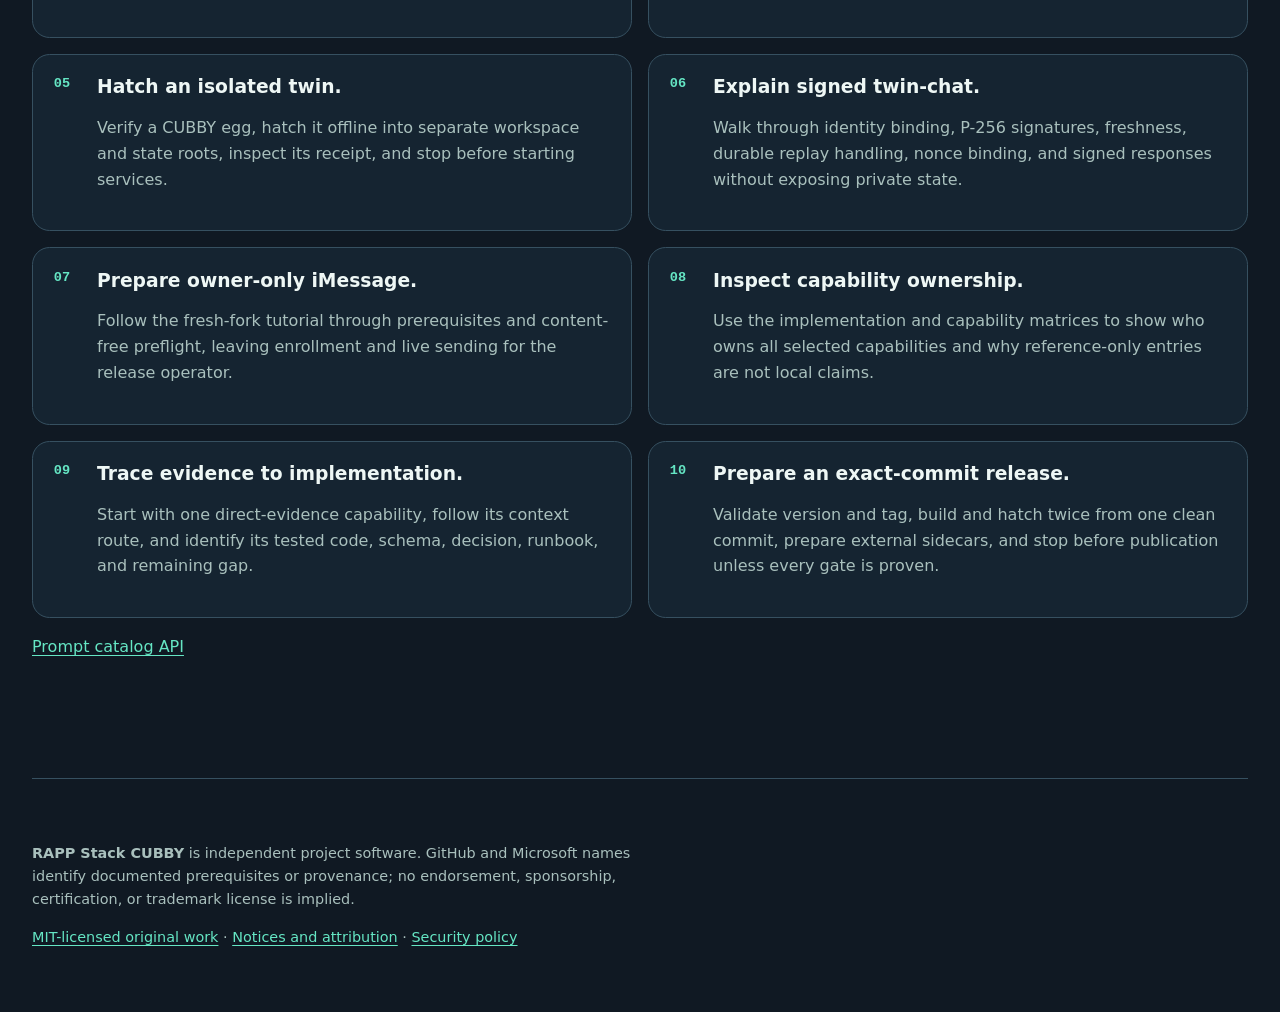
==== commit 1947f8ec: "fix: bound installed controller actions Give installed lifecycle controller requests a 90-second env" ====
--- a/docs/index.html
+++ b/docs/index.html
@@ -75,14 +75,14 @@
           <article><strong>113</strong><span>capabilities mapped</span></article>
           <article><strong>12</strong><span>actual agents</span></article>
           <article><strong>1</strong><span>streamable controller</span></article>
-          <article><strong>466</strong><span>test methods</span></article>
+          <article><strong>469</strong><span>test methods</span></article>
         </div>
         <p class="evidence-cutoff">Public account evidence cutoff:
           <time datetime="2026-07-13T08:57:20.399000Z">2026-07-13T08:57:20.399000Z</time>.
           The 307 audited public
           repositories exclude this separate local product node.</p>
         <div class="release-state pending" id="release-state">
-          <p class="eyebrow">Candidate 0.1.0rc10</p>
+          <p class="eyebrow">Candidate 0.1.0rc11</p>
           <h3>Release pending</h3>
           <p>No public artifact is claimed. Exact hashes will live only in the release-side SHA256SUMS asset.</p>
           <ul class="download-list">
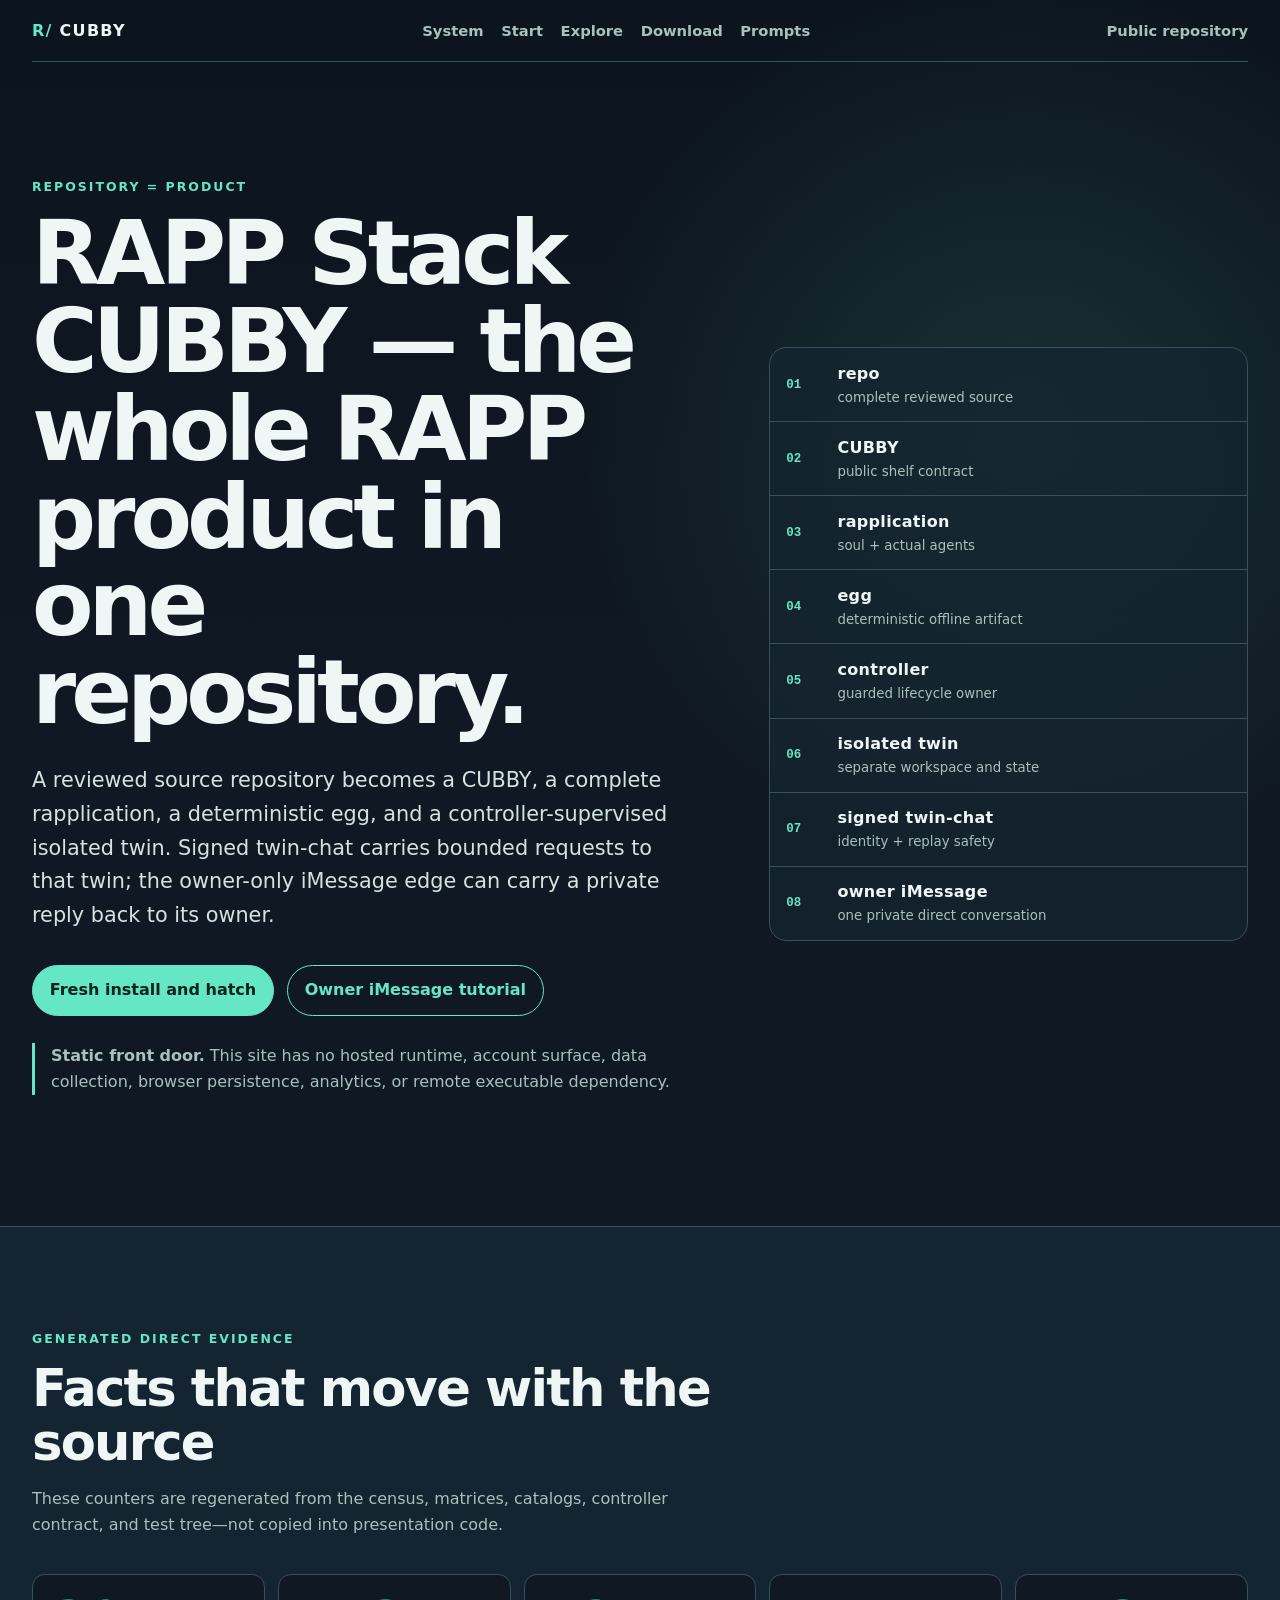
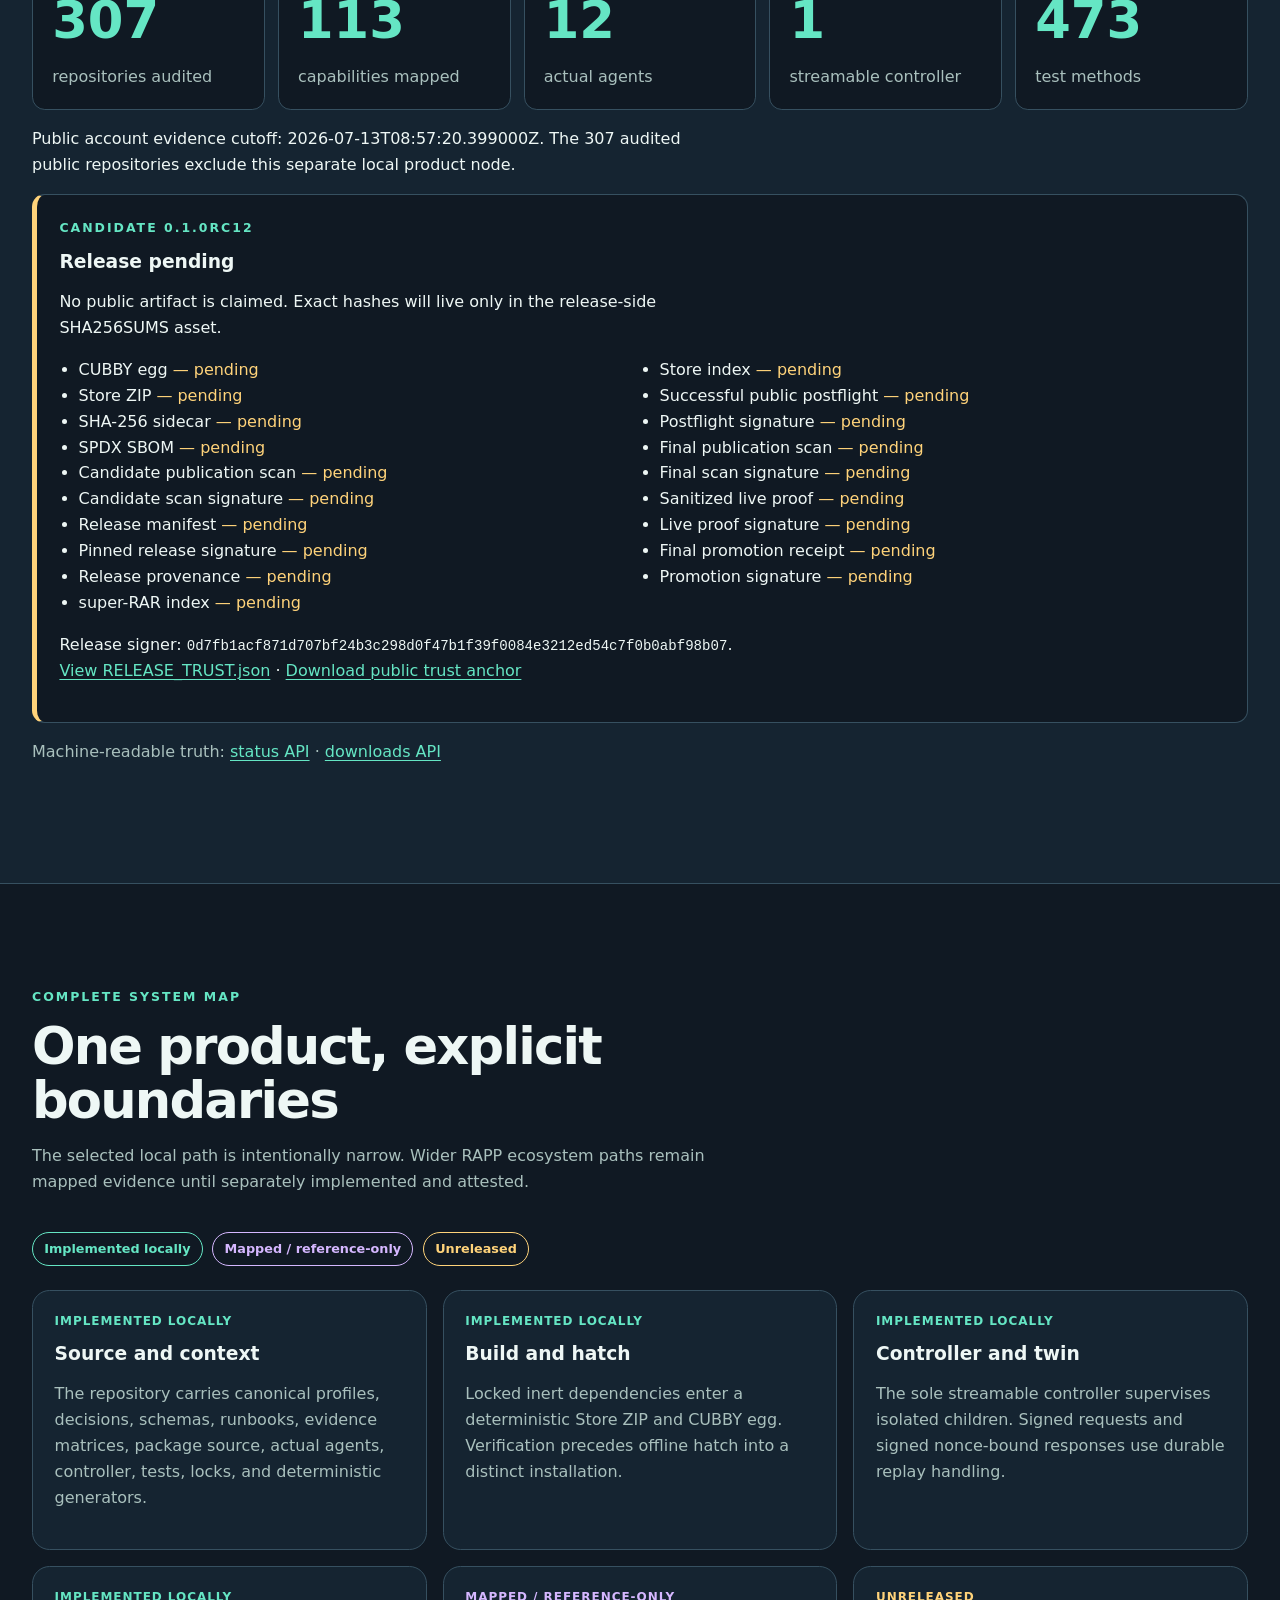
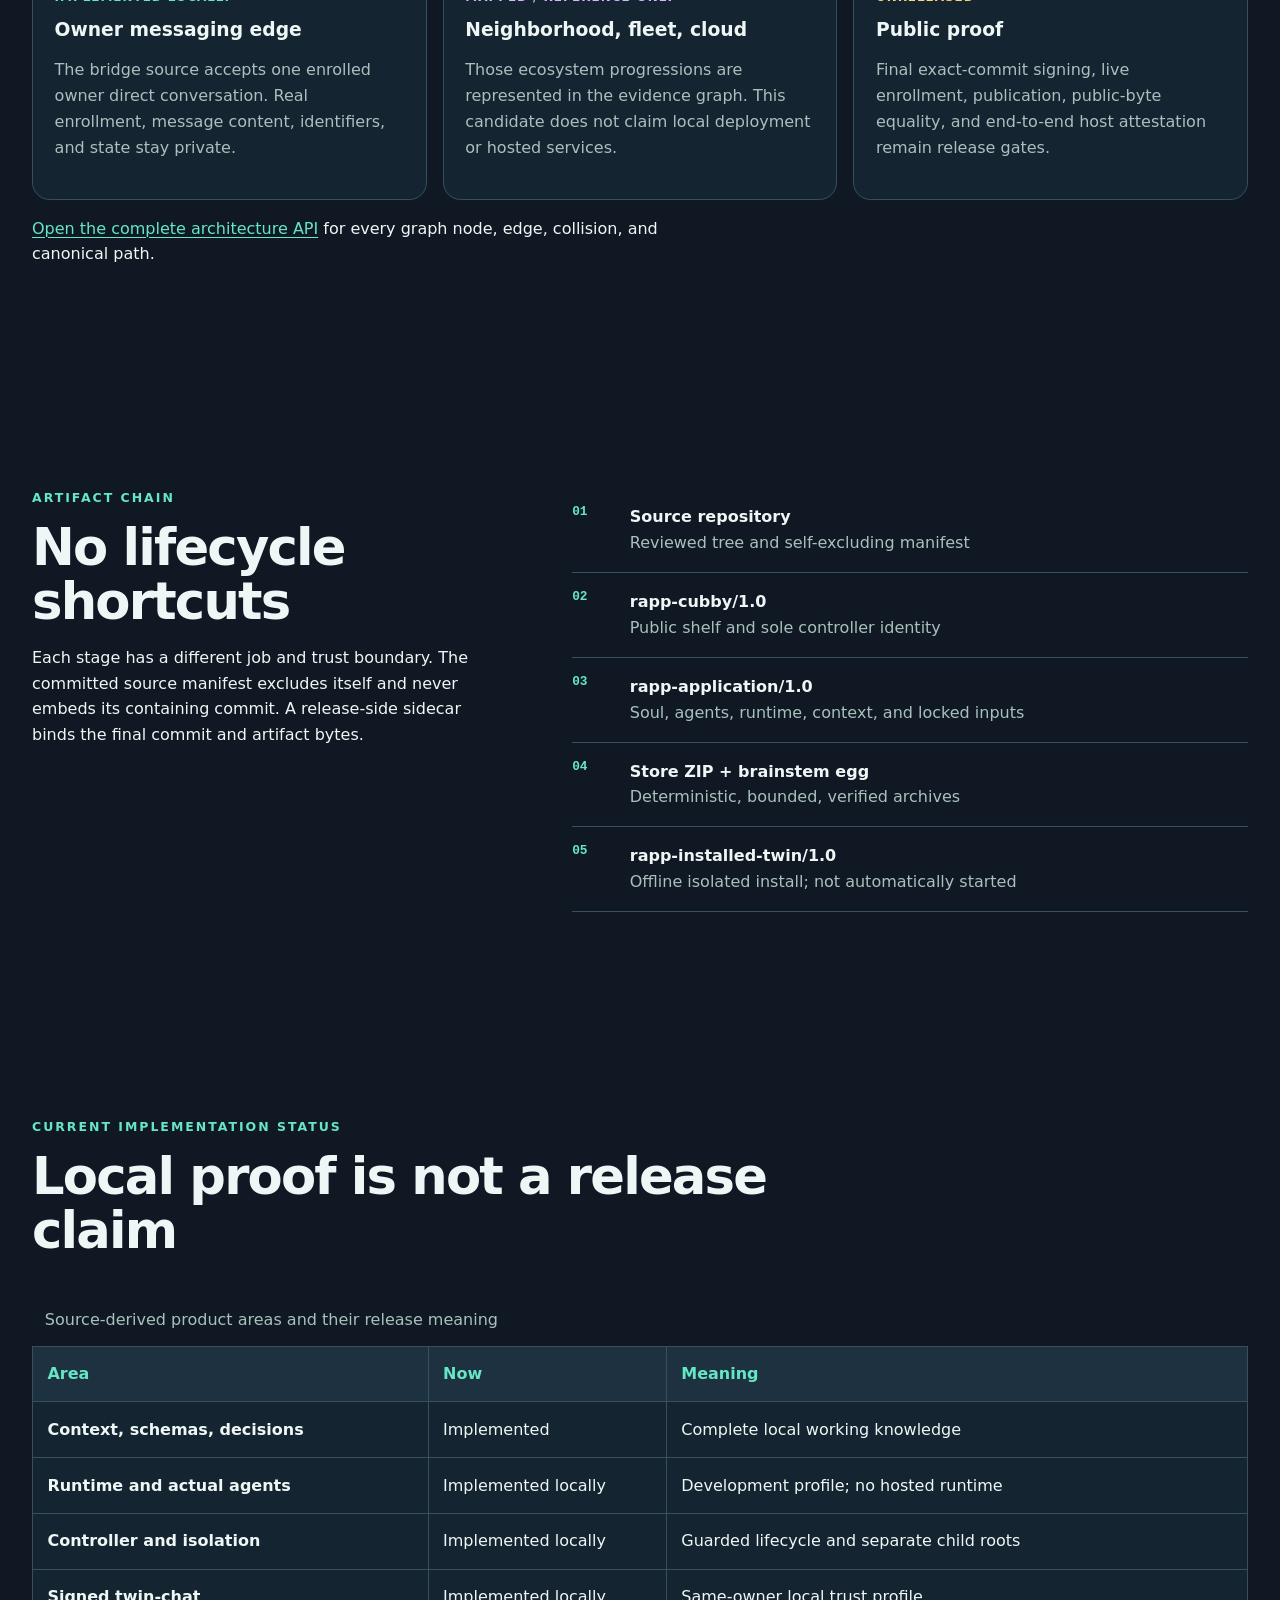
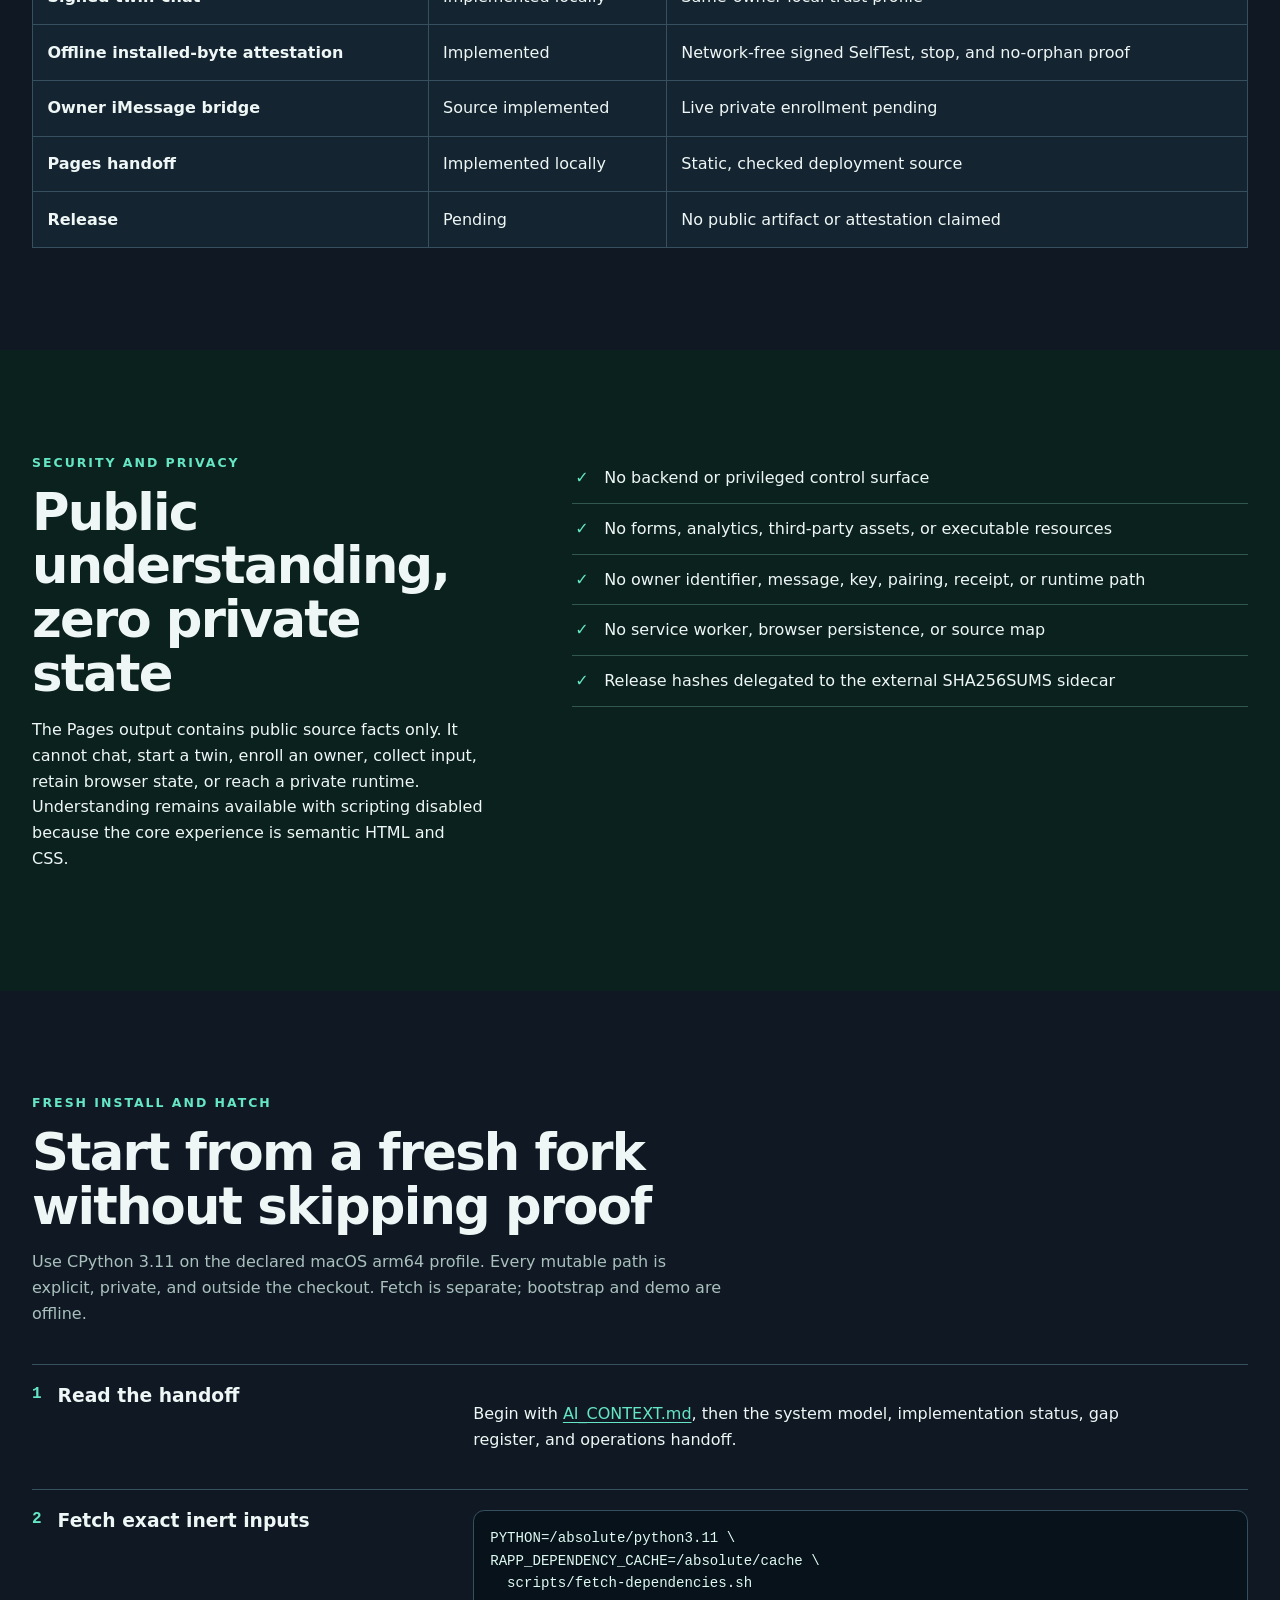
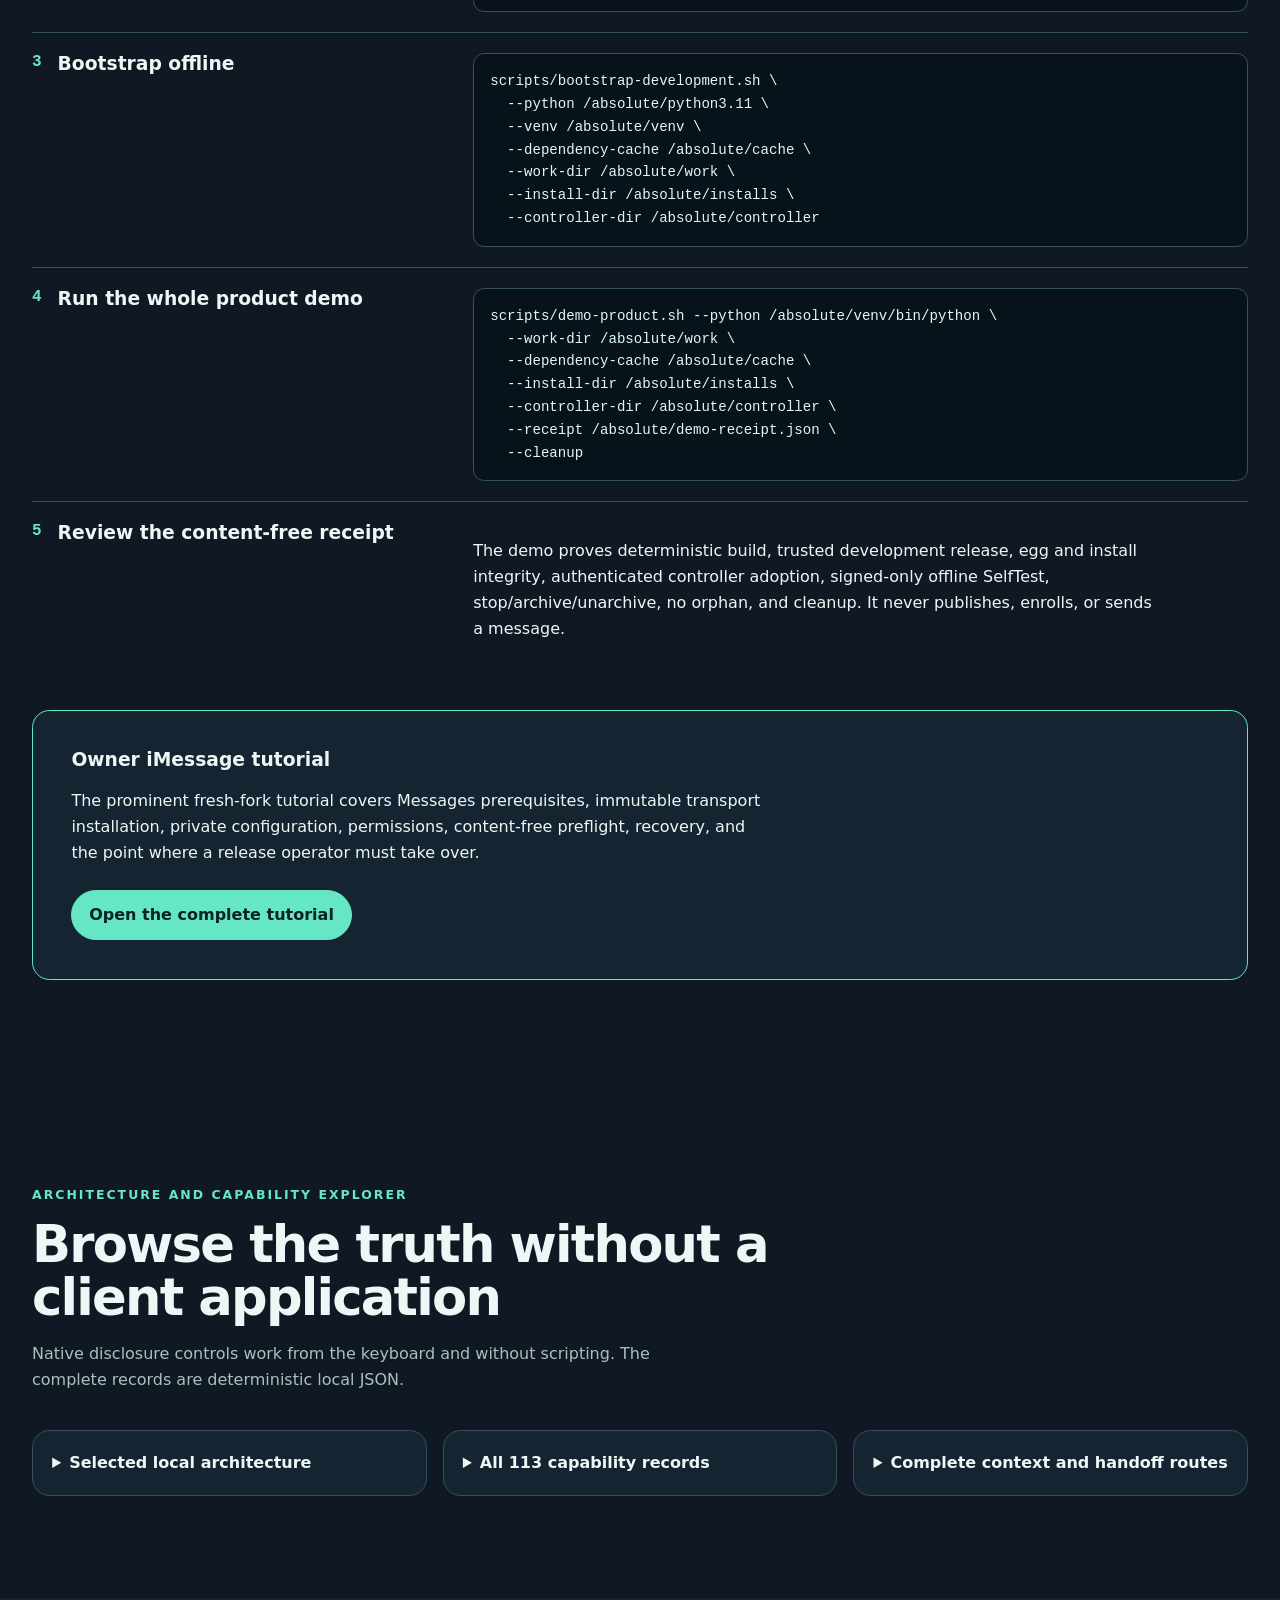
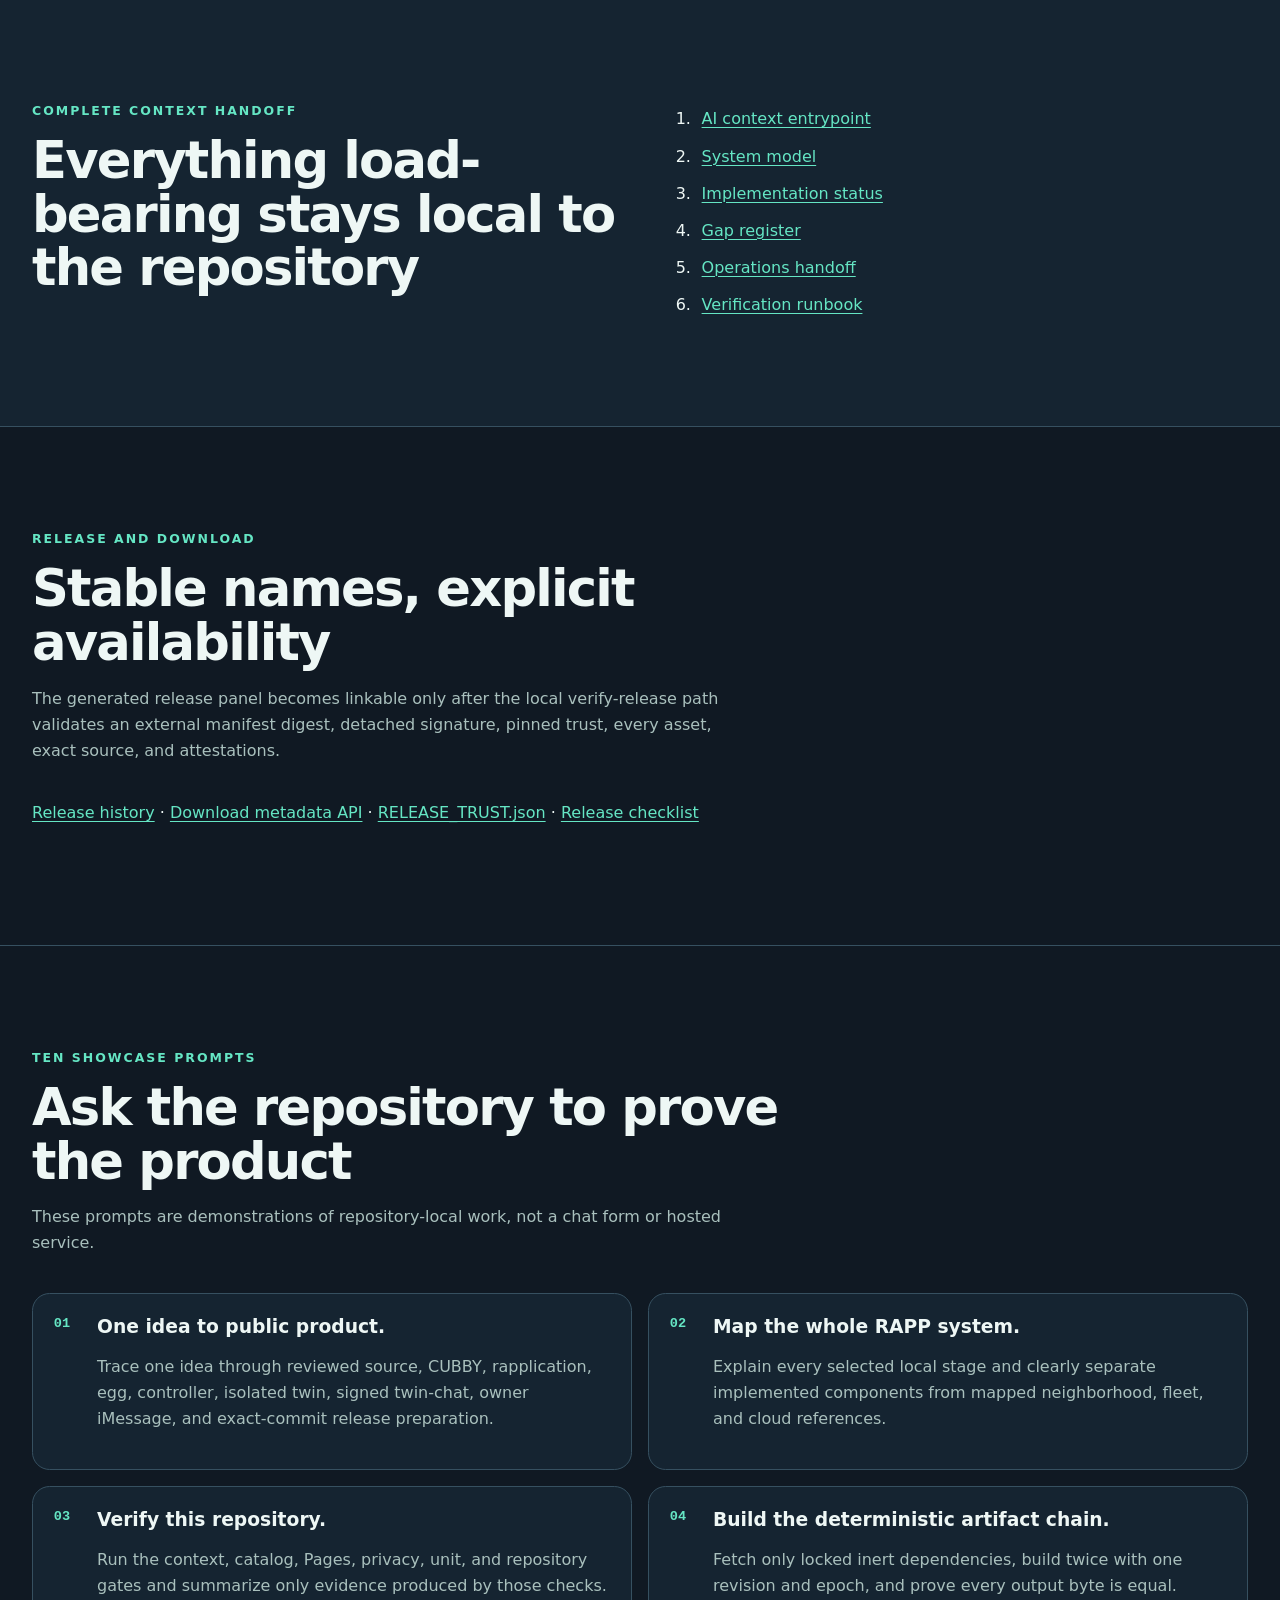
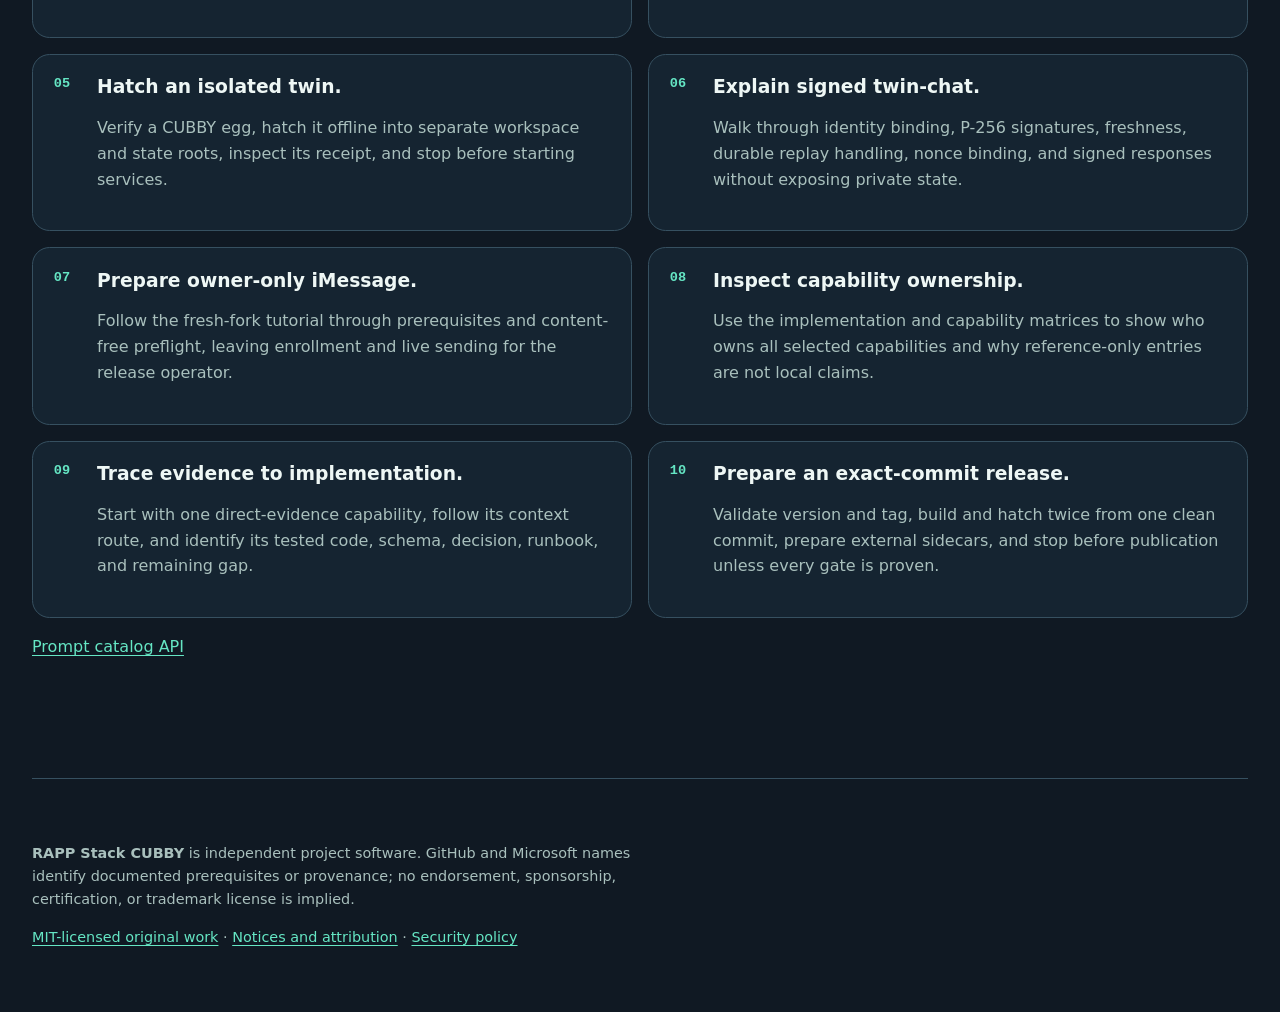
==== commit 85579ab1: "fix: prove runner child readiness before release Allow bounded agent-registry health probes and requ" ====
--- a/docs/index.html
+++ b/docs/index.html
@@ -75,14 +75,14 @@
           <article><strong>113</strong><span>capabilities mapped</span></article>
           <article><strong>12</strong><span>actual agents</span></article>
           <article><strong>1</strong><span>streamable controller</span></article>
-          <article><strong>469</strong><span>test methods</span></article>
+          <article><strong>473</strong><span>test methods</span></article>
         </div>
         <p class="evidence-cutoff">Public account evidence cutoff:
           <time datetime="2026-07-13T08:57:20.399000Z">2026-07-13T08:57:20.399000Z</time>.
           The 307 audited public
           repositories exclude this separate local product node.</p>
         <div class="release-state pending" id="release-state">
-          <p class="eyebrow">Candidate 0.1.0rc11</p>
+          <p class="eyebrow">Candidate 0.1.0rc12</p>
           <h3>Release pending</h3>
           <p>No public artifact is claimed. Exact hashes will live only in the release-side SHA256SUMS asset.</p>
           <ul class="download-list">
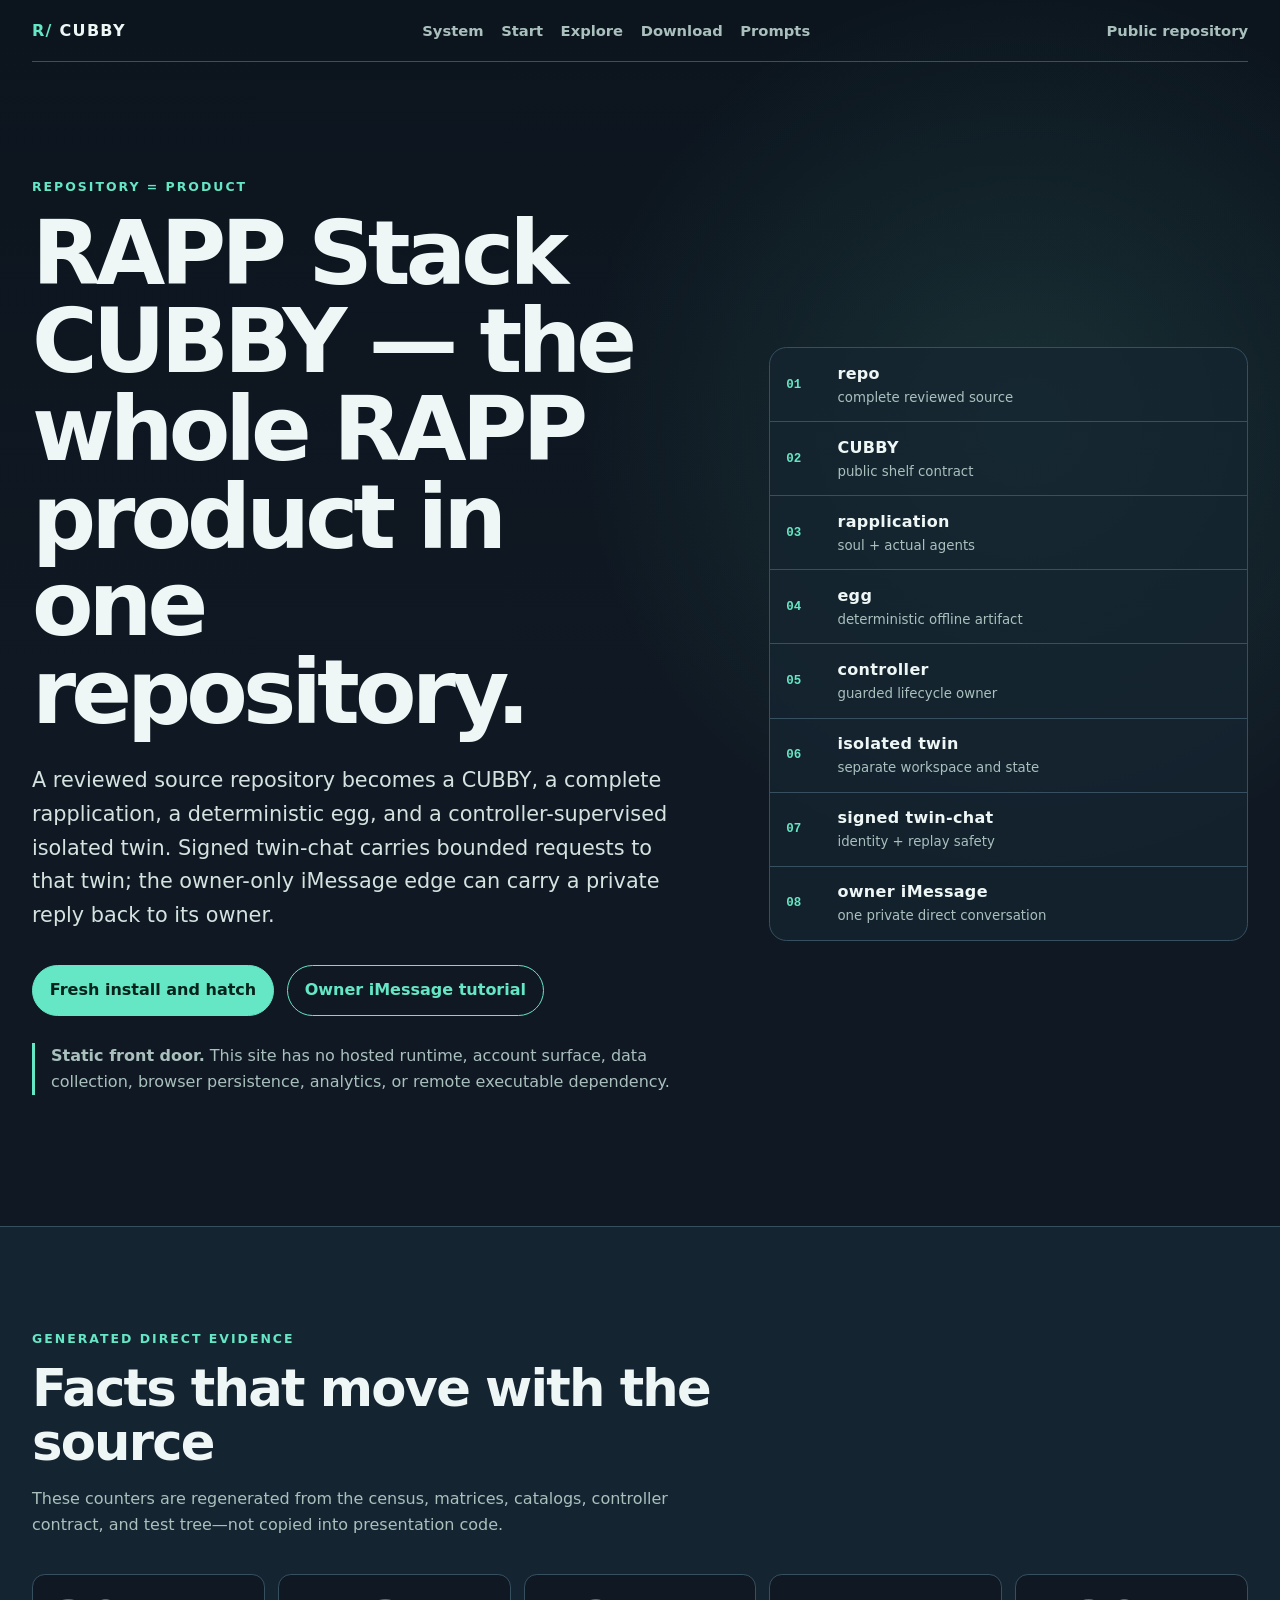
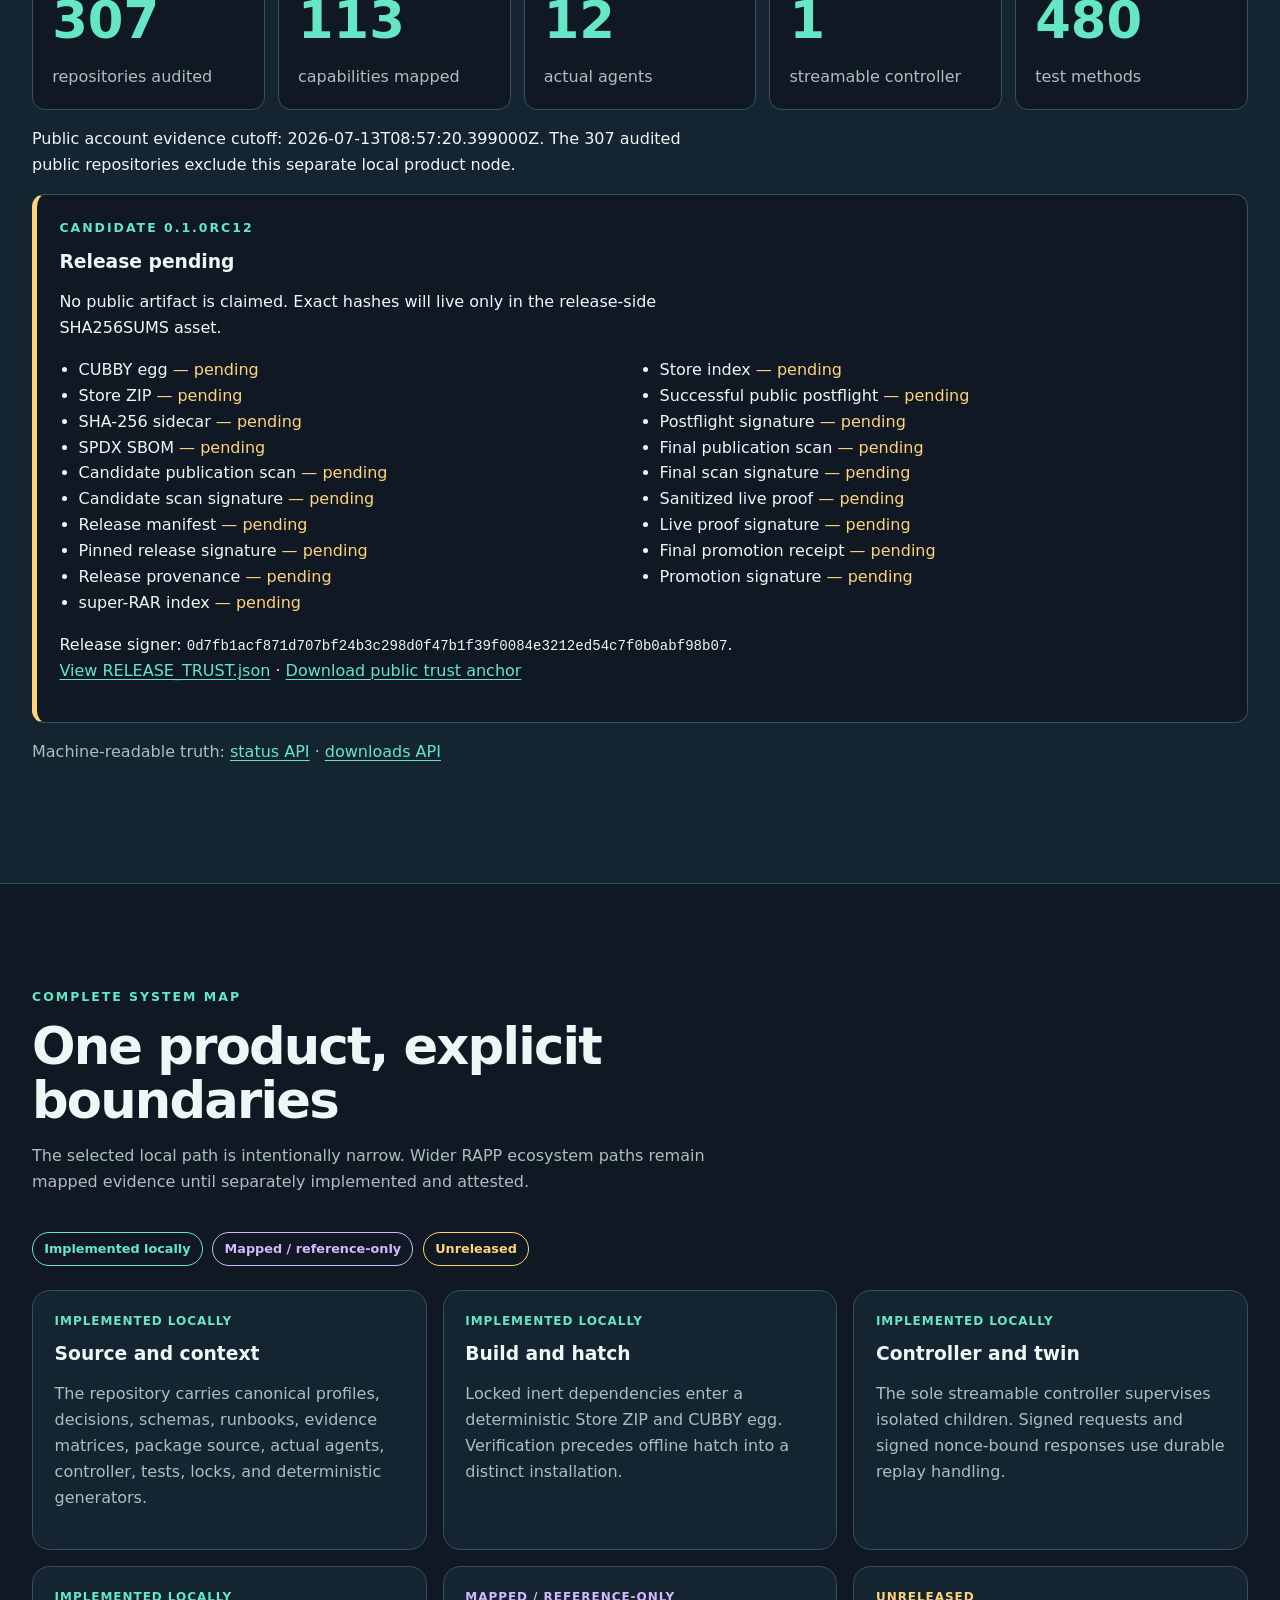
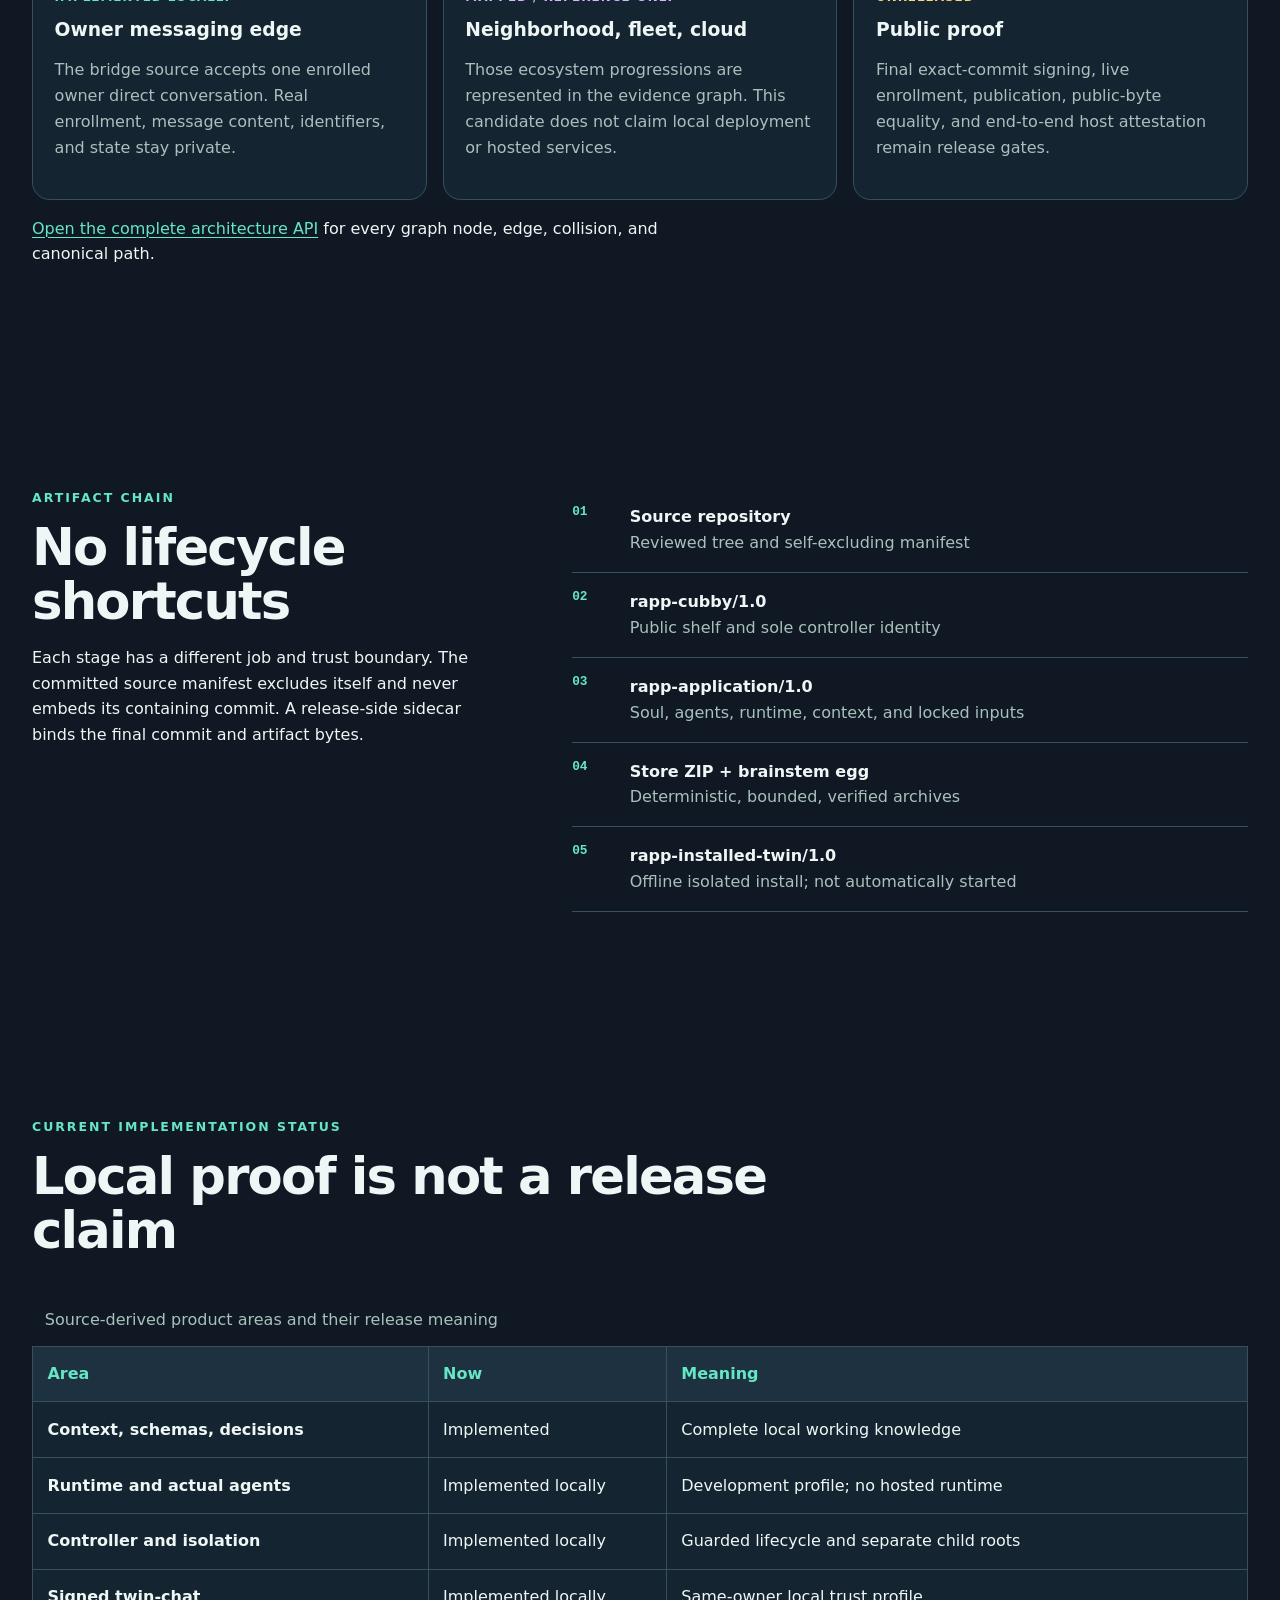
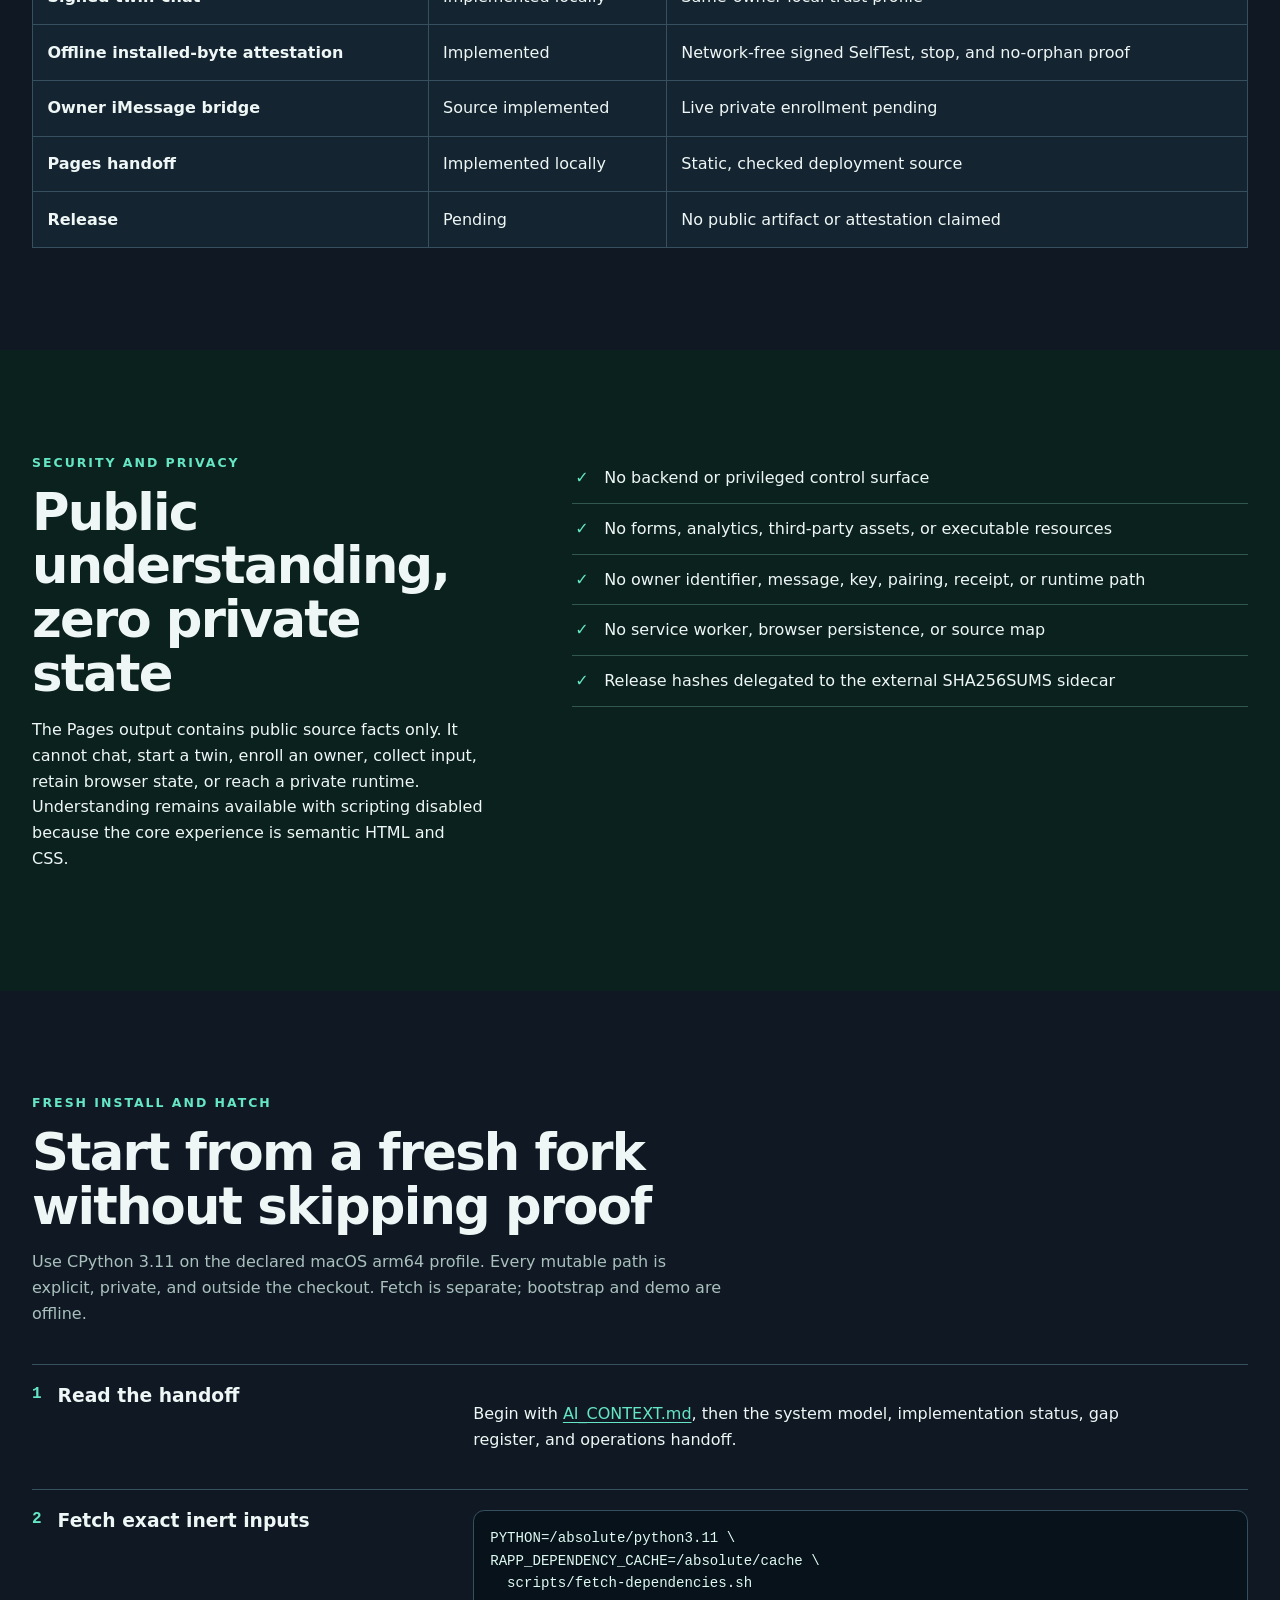
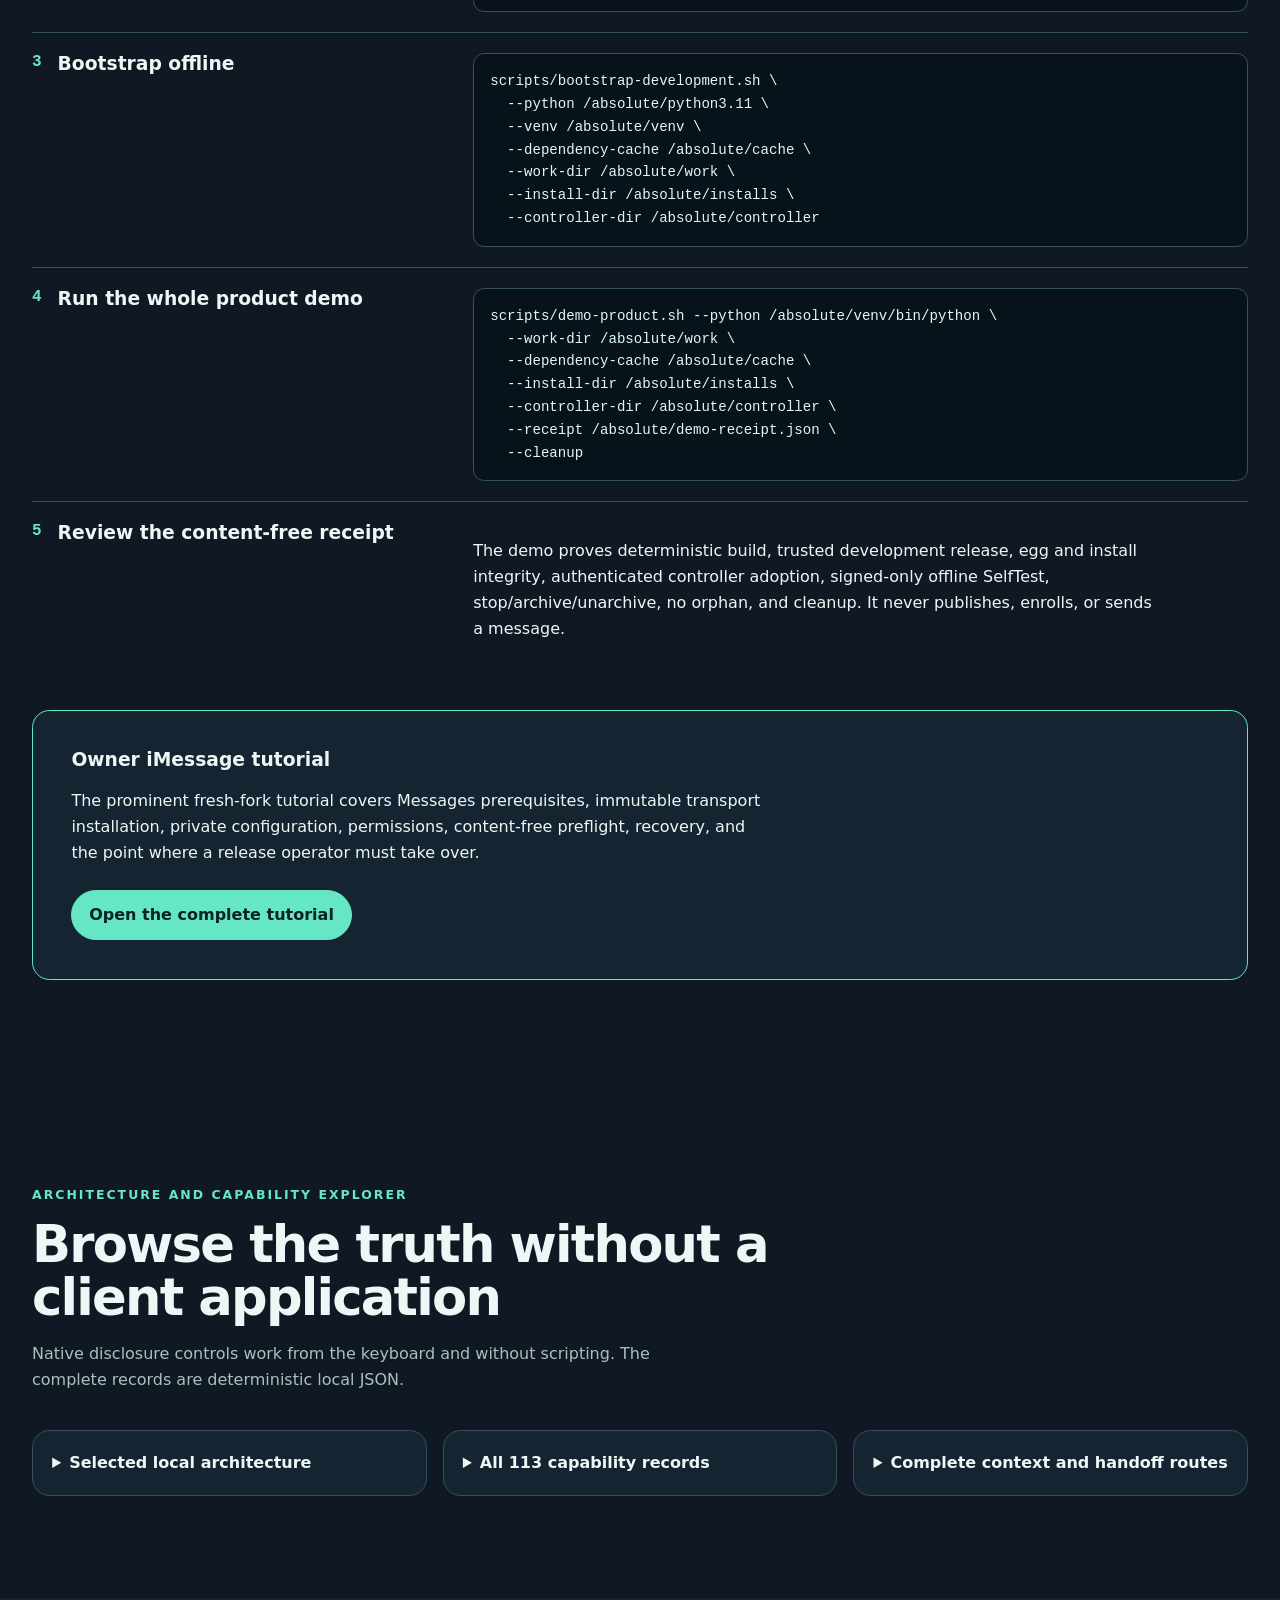
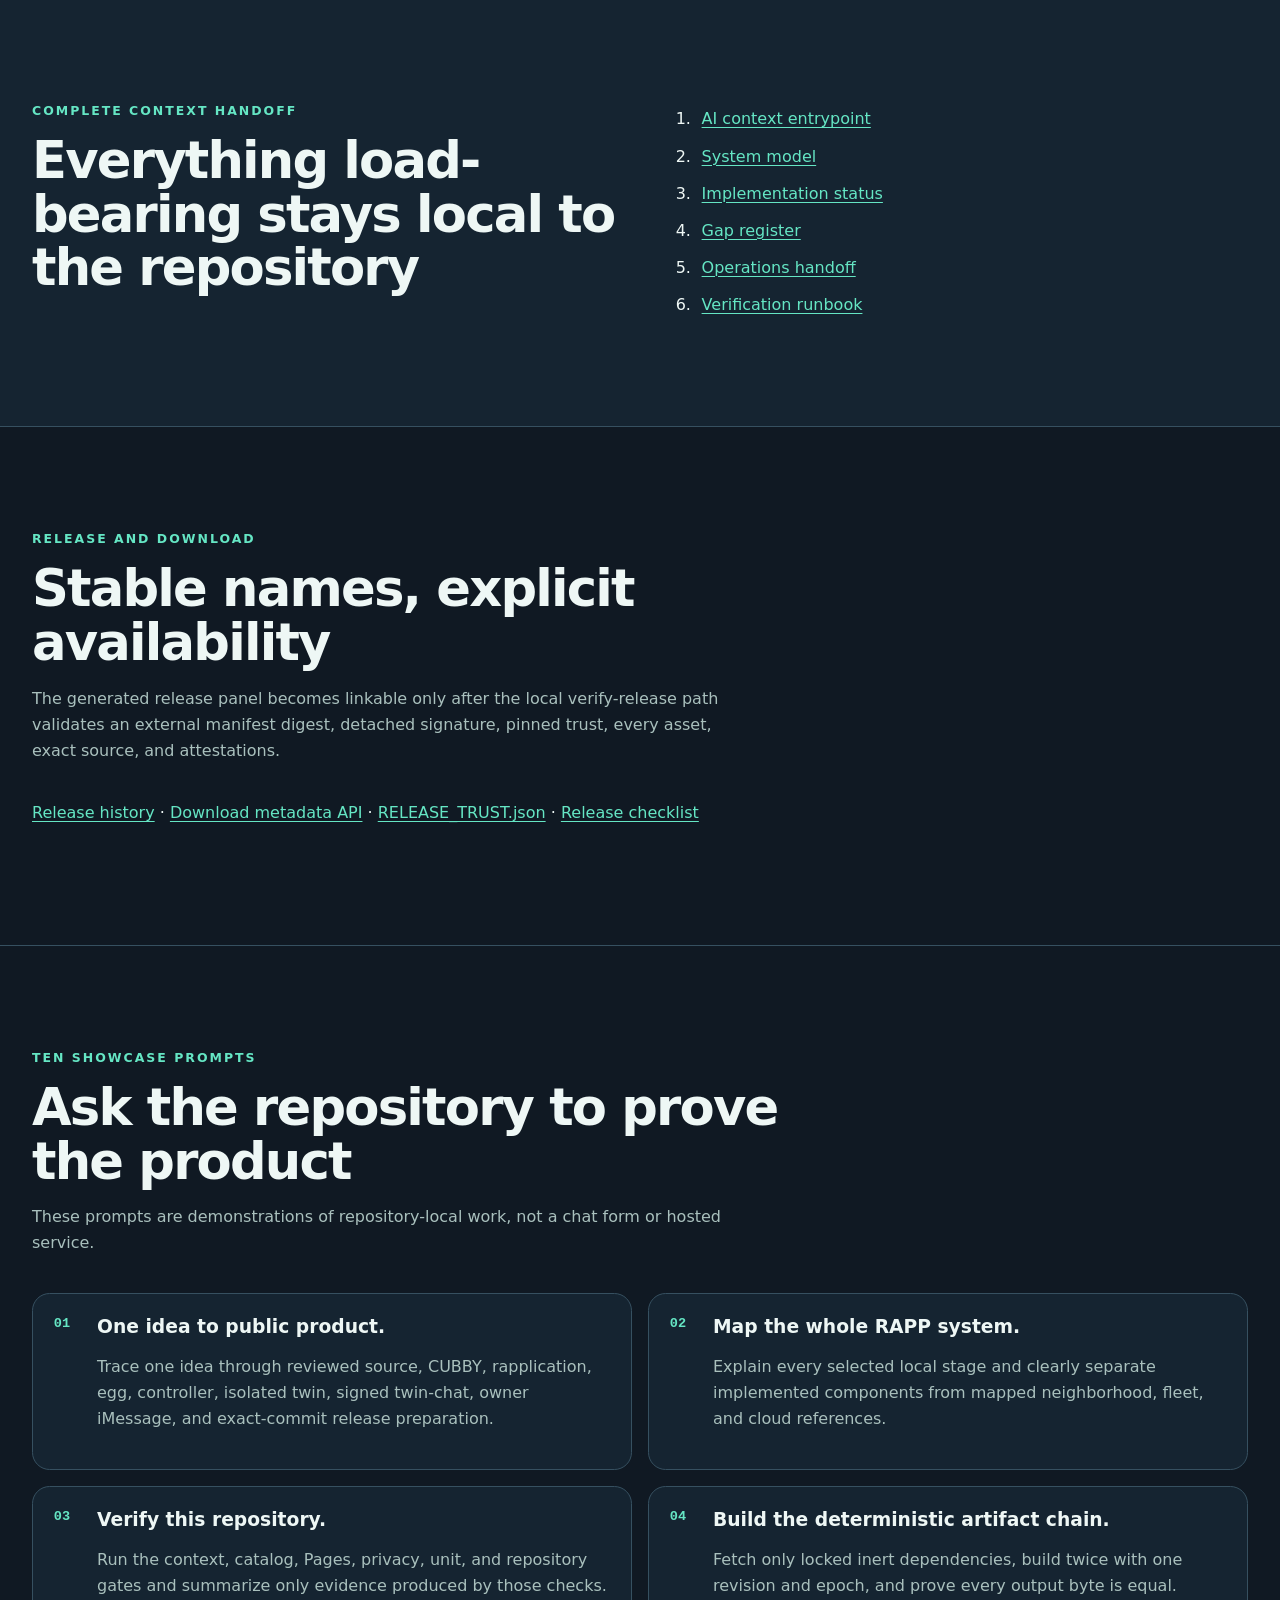
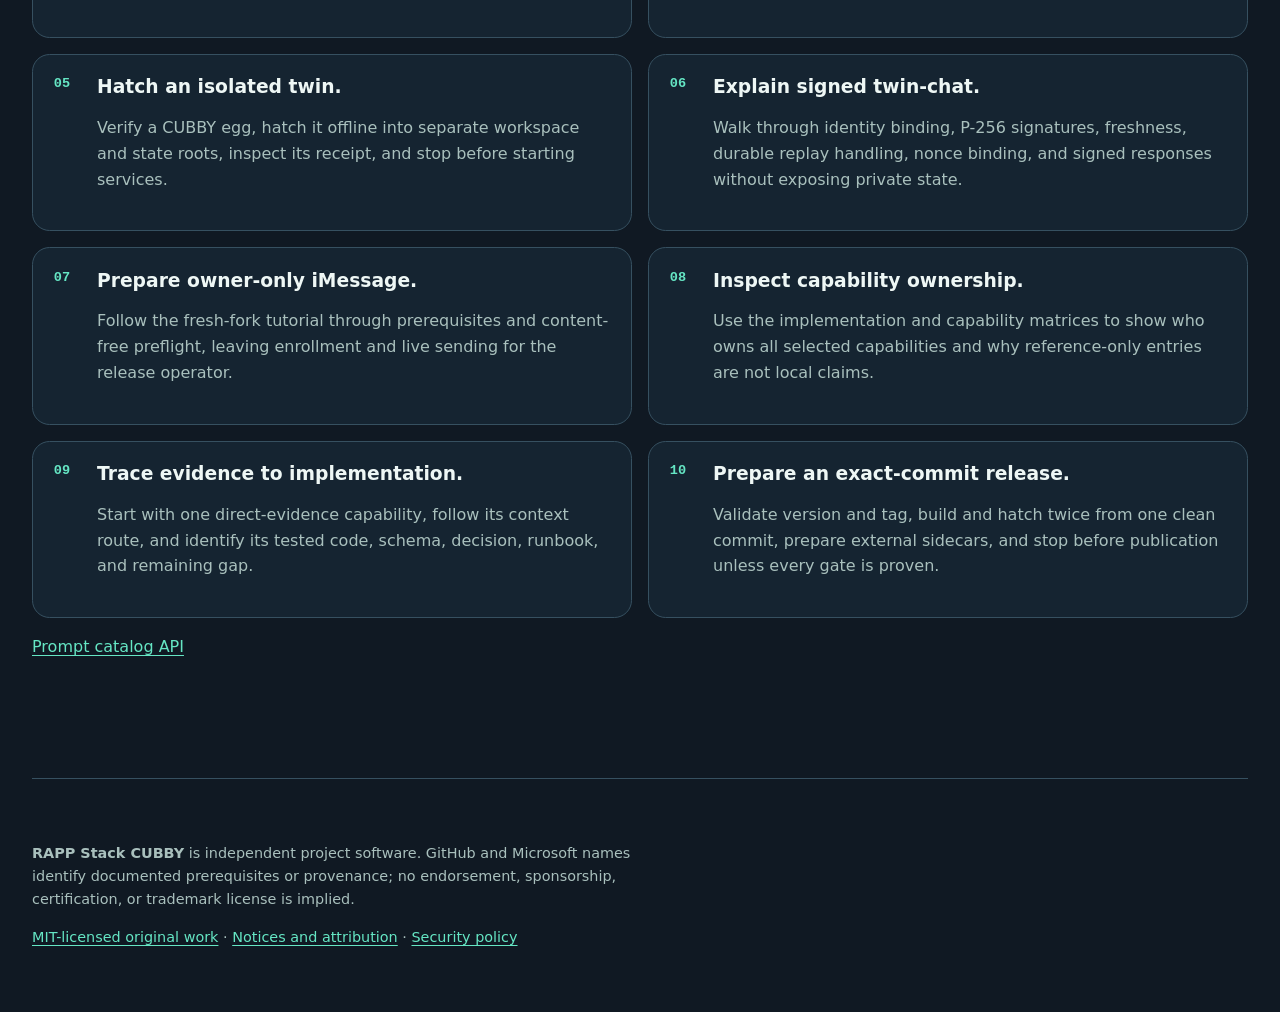
==== commit 4a731b17: "test: expose finite runner health diagnostics Persist only bounded readiness categories and counts s" ====
--- a/docs/index.html
+++ b/docs/index.html
@@ -75,7 +75,7 @@
           <article><strong>113</strong><span>capabilities mapped</span></article>
           <article><strong>12</strong><span>actual agents</span></article>
           <article><strong>1</strong><span>streamable controller</span></article>
-          <article><strong>473</strong><span>test methods</span></article>
+          <article><strong>480</strong><span>test methods</span></article>
         </div>
         <p class="evidence-cutoff">Public account evidence cutoff:
           <time datetime="2026-07-13T08:57:20.399000Z">2026-07-13T08:57:20.399000Z</time>.
